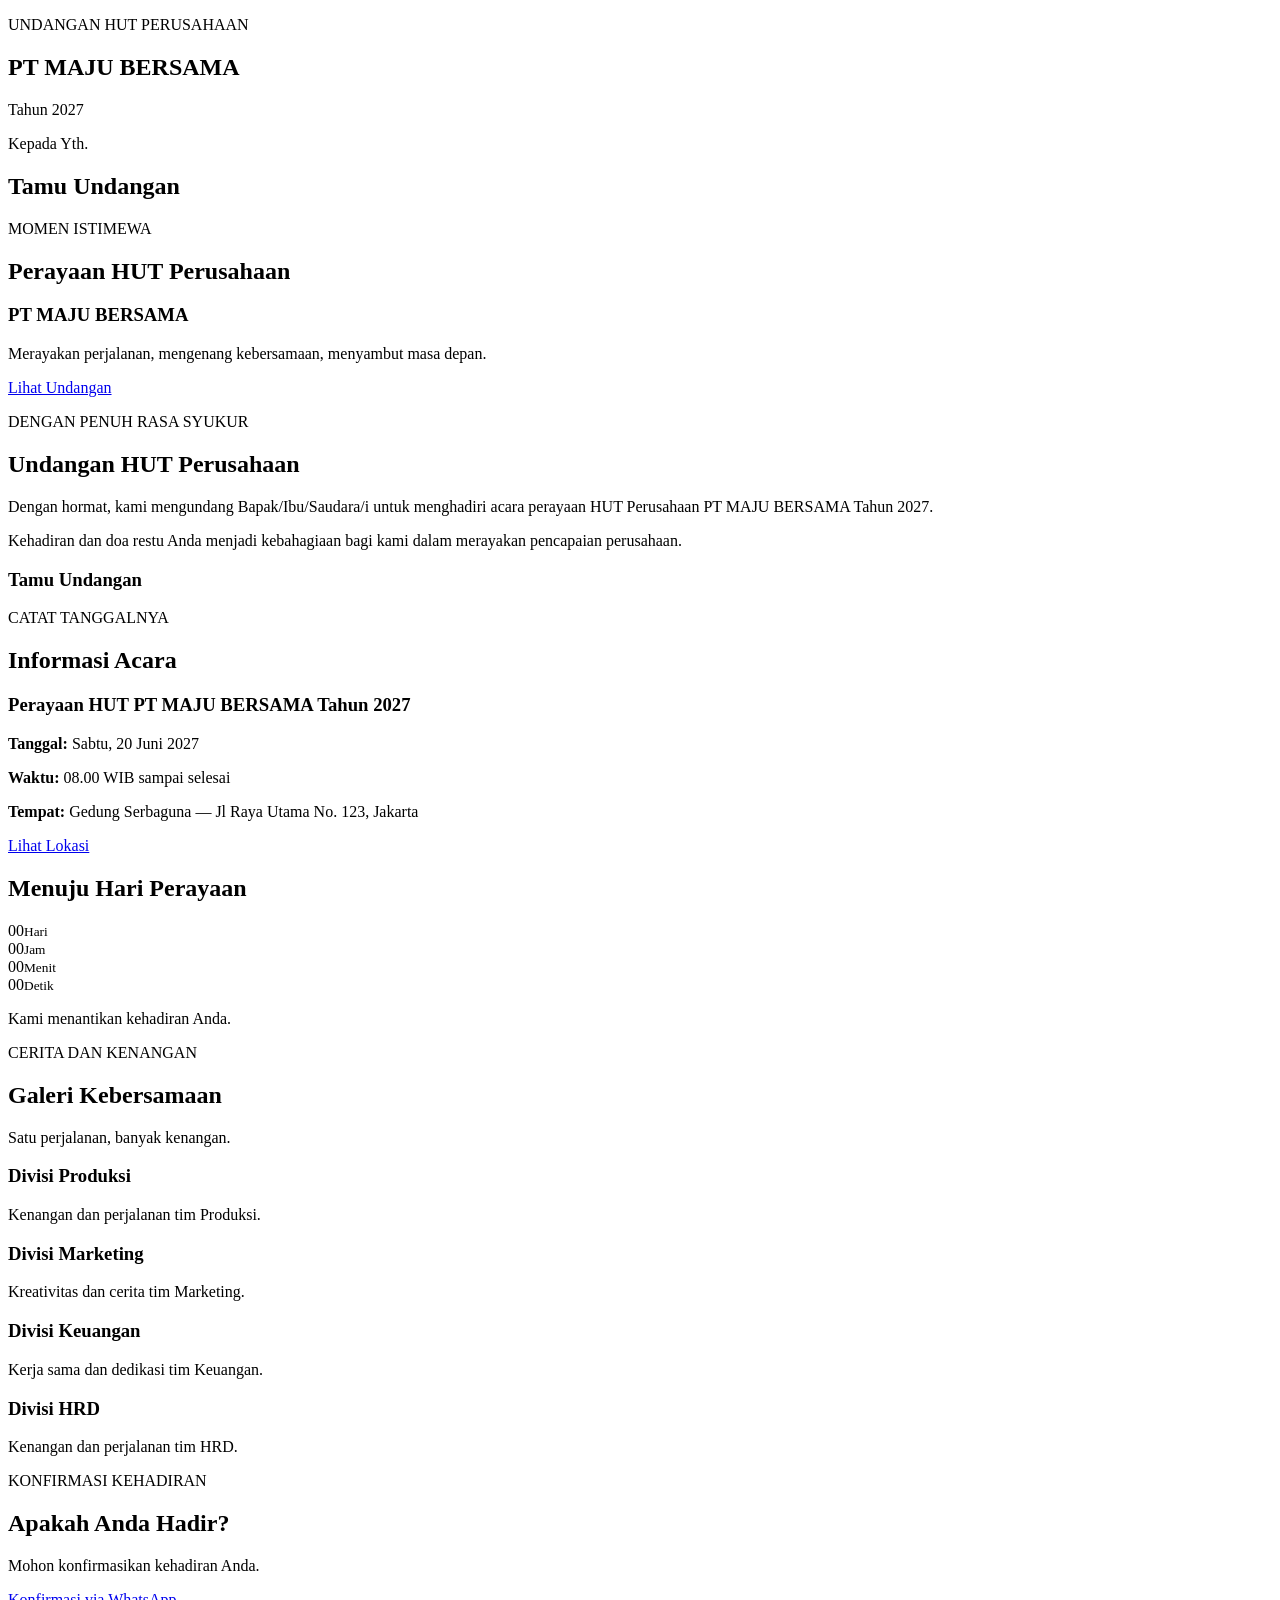
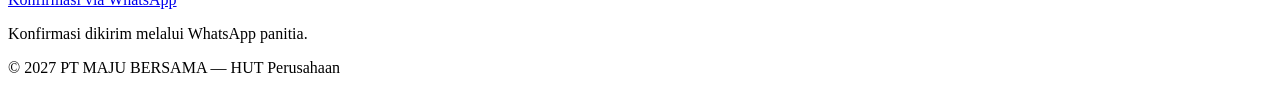
==== index.html @ e396dc9a "Create index.html" ====
<!DOCTYPE html>
<html lang="id">
<head>
  <meta charset="UTF-8" />
  <meta name="viewport" content="width=device-width, initial-scale=1.0" />
  <title>Undangan HUT Perusahaan</title>
  <link rel="stylesheet" href="style.css" />
</head>
<body>

  <!-- HERO -->
  <section class="hero">
    <div class="hero-overlay"></div>
    <div class="hero-content">
      <p class="hero-label">UNDANGAN HUT PERUSAHAAN</p>
      <h1 class="hero-company">PT MAJU BERSAMA</h1>
      <p class="hero-year">Tahun 2027</p>
      <div class="hero-guest">
        <span>Kepada Yth.</span>
        <h2>Tamu Undangan</h2>
      </div>
    </div>
  </section>

  <!-- MOMEN -->
  <section class="moment">
    <p class="section-label">MOMEN ISTIMEWA</p>
    <h2 class="section-title">Perayaan HUT Perusahaan</h2>
    <h3 class="section-subtitle">PT MAJU BERSAMA</h3>
    <p class="section-desc">
      Merayakan perjalanan, mengenang kebersamaan, menyambut masa depan.
    </p>
    <a href="#undangan" class="btn btn-primary">Lihat Undangan</a>
  </section>

  <!-- UNDANGAN -->
  <section class="invitation" id="undangan">
    <p class="section-label">DENGAN PENUH RASA SYUKUR</p>
    <h2 class="section-title">Undangan HUT Perusahaan</h2>
    <p class="section-desc">
      Dengan hormat, kami mengundang Bapak/Ibu/Saudara/i untuk menghadiri
      acara perayaan HUT Perusahaan PT MAJU BERSAMA Tahun 2027.
    </p>
    <p class="section-desc">
      Kehadiran dan doa restu Anda menjadi kebahagiaan bagi kami dalam
      merayakan pencapaian perusahaan.
    </p>
    <h3 class="guest-name">Tamu Undangan</h3>
  </section>  <!-- INFORMASI ACARA -->
  <section class="event">
    <p class="section-label">CATAT TANGGALNYA</p>
    <h2 class="section-title">Informasi Acara</h2>
    <div class="event-card">
      <h3>Perayaan HUT PT MAJU BERSAMA Tahun 2027</h3>
      <p><strong>Tanggal:</strong> Sabtu, 20 Juni 2027</p>
      <p><strong>Waktu:</strong> 08.00 WIB sampai selesai</p>
      <p><strong>Tempat:</strong> Gedung Serbaguna — Jl Raya Utama No. 123, Jakarta</p>
      <a href="https://maps.google.com" target="_blank" class="btn btn-outline">Lihat Lokasi</a>
    </div>
  </section>

  <!-- COUNTDOWN -->
  <section class="countdown-section">
    <h2 class="section-title">Menuju Hari Perayaan</h2>
    <div class="countdown" id="countdown">
      <div class="countdown-item"><span id="days">00</span><small>Hari</small></div>
      <div class="countdown-item"><span id="hours">00</span><small>Jam</small></div>
      <div class="countdown-item"><span id="minutes">00</span><small>Menit</small></div>
      <div class="countdown-item"><span id="seconds">00</span><small>Detik</small></div>
    </div>
    <p class="section-desc">Kami menantikan kehadiran Anda.</p>
  </section>

  <!-- GALERI -->
  <section class="gallery">
    <p class="section-label">CERITA DAN KENANGAN</p>
    <h2 class="section-title">Galeri Kebersamaan</h2>
    <p class="section-desc">Satu perjalanan, banyak kenangan.</p>
    <div class="gallery-grid">
      <div class="gallery-card"><h3>Divisi Produksi</h3><p>Kenangan dan perjalanan tim Produksi.</p></div>
      <div class="gallery-card"><h3>Divisi Marketing</h3><p>Kreativitas dan cerita tim Marketing.</p></div>
      <div class="gallery-card"><h3>Divisi Keuangan</h3><p>Kerja sama dan dedikasi tim Keuangan.</p></div>
      <div class="gallery-card"><h3>Divisi HRD</h3><p>Kenangan dan perjalanan tim HRD.</p></div>
    </div>
  </section>

  <!-- KONFIRMASI -->
  <section class="confirmation">
    <p class="section-label">KONFIRMASI KEHADIRAN</p>
    <h2 class="section-title">Apakah Anda Hadir?</h2>
    <p class="section-desc">Mohon konfirmasikan kehadiran Anda.</p>
    <a href="#" class="btn btn-primary" id="waBtn">Konfirmasi via WhatsApp</a>
    <p class="small-note">Konfirmasi dikirim melalui WhatsApp panitia.</p>
  </section>

  <footer class="footer">
    <p>© 2027 PT MAJU BERSAMA — HUT Perusahaan</p>
  </footer>

  <script src="script.js"></script>
</body>
                            </html>
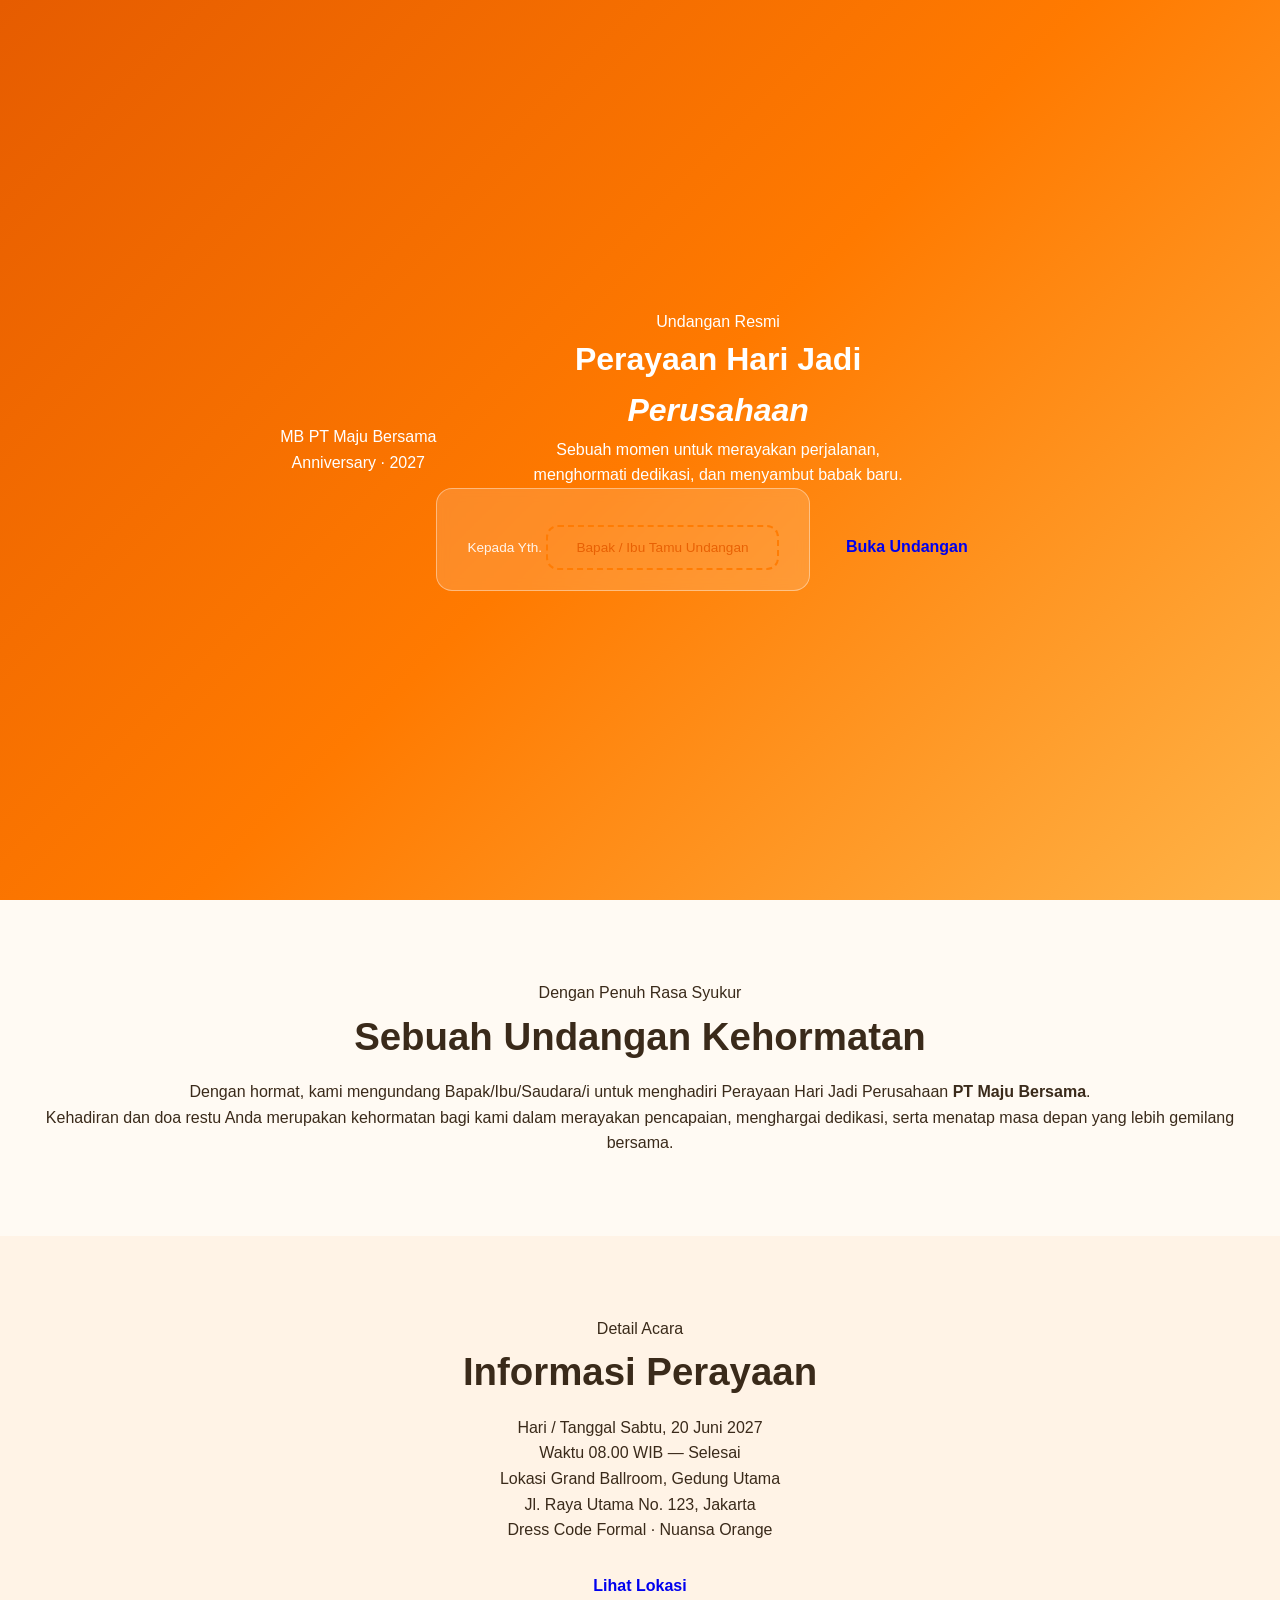
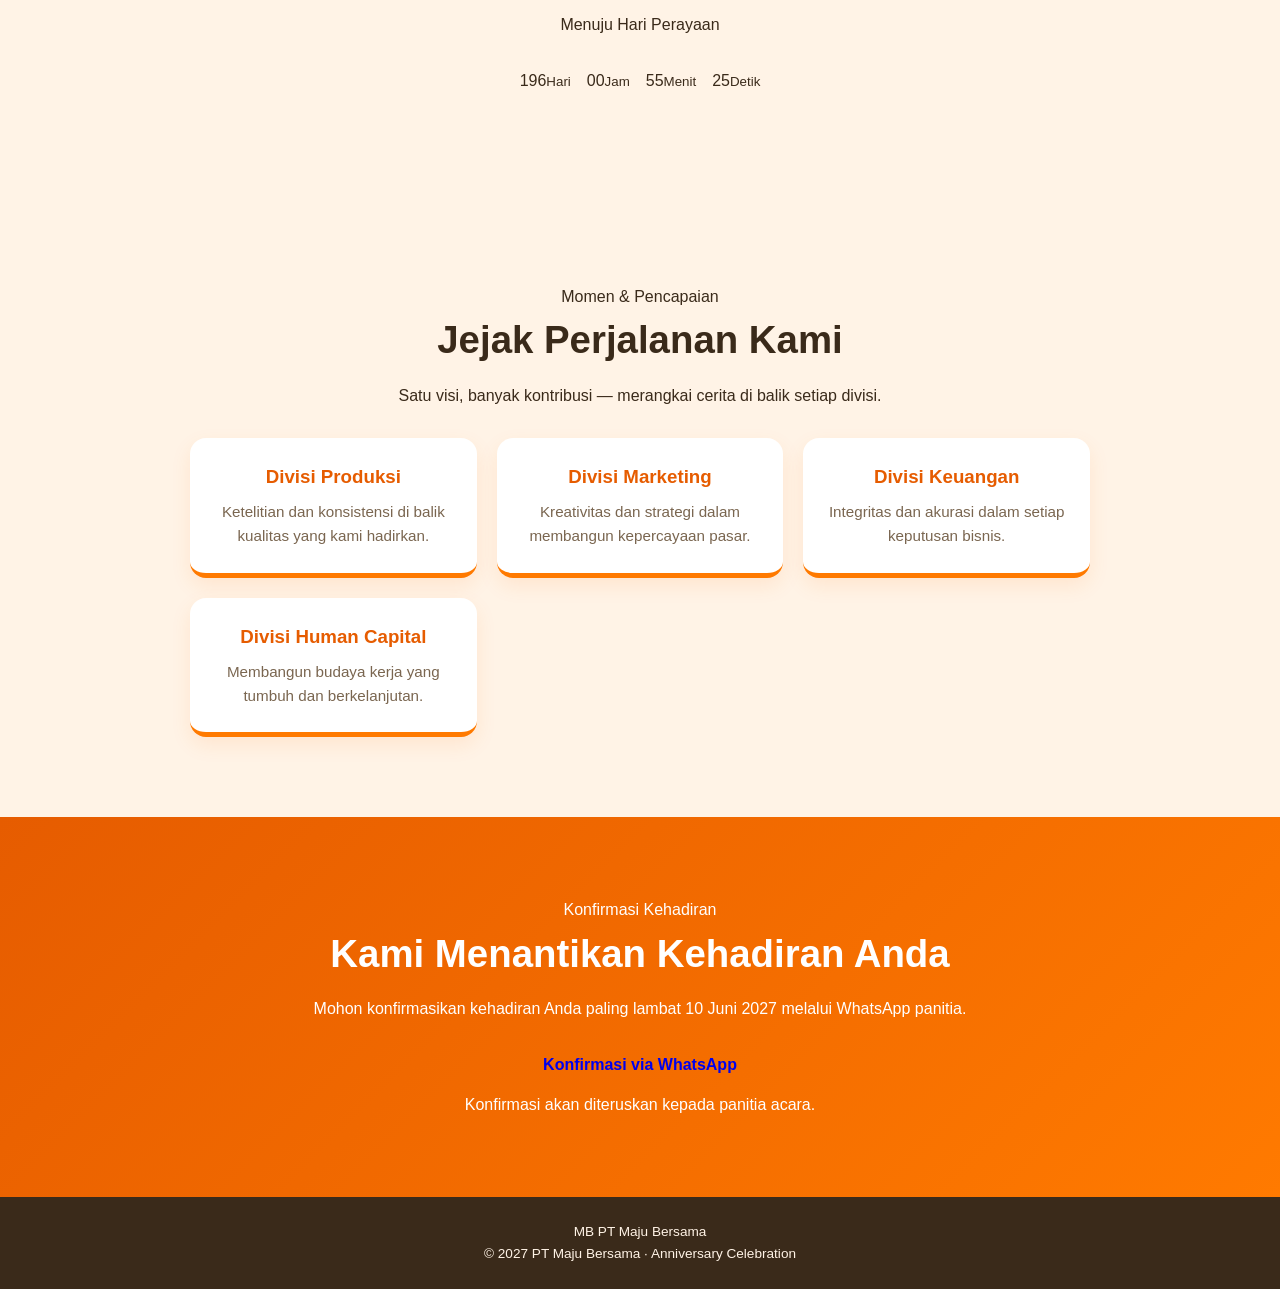
==== commit b3911de8: "Update index.html" ====
--- a/index.html
+++ b/index.html
@@ -3,100 +3,174 @@
 <head>
   <meta charset="UTF-8" />
   <meta name="viewport" content="width=device-width, initial-scale=1.0" />
-  <title>Undangan HUT Perusahaan</title>
+  <meta name="description" content="Undangan Perayaan HUT Perusahaan" />
+  <title>Undangan HUT Perusahaan — PT Maju Bersama</title>
+  <link rel="preconnect" href="https://fonts.googleapis.com">
+  <link rel="preconnect" href="https://fonts.gstatic.com" crossorigin>
+  <link href="https://fonts.googleapis.com/css2?family=Cormorant+Garamond:wght@500;600;700&family=Inter:wght@300;400;500;600;700&display=swap" rel="stylesheet">
   <link rel="stylesheet" href="style.css" />
 </head>
 <body>
 
   <!-- HERO -->
-  <section class="hero">
-    <div class="hero-overlay"></div>
-    <div class="hero-content">
-      <p class="hero-label">UNDANGAN HUT PERUSAHAAN</p>
-      <h1 class="hero-company">PT MAJU BERSAMA</h1>
-      <p class="hero-year">Tahun 2027</p>
+  <header class="hero">
+    <div class="hero-bg"></div>
+    <div class="hero-grain"></div>
+
+    <nav class="topbar">
+      <div class="brand">
+        <span class="brand-mark">MB</span>
+        <span class="brand-name">PT Maju Bersama</span>
+      </div>
+      <span class="topbar-year">Anniversary · 2027</span>
+    </nav>
+
+    <div class="hero-inner">
+      <p class="eyebrow">Undangan Resmi</p>
+      <h1 class="hero-title">Perayaan Hari Jadi<br><em>Perusahaan</em></h1>
+      <div class="hero-divider"></div>
+      <p class="hero-sub">Sebuah momen untuk merayakan perjalanan,<br>menghormati dedikasi, dan menyambut babak baru.</p>
+
       <div class="hero-guest">
-        <span>Kepada Yth.</span>
-        <h2>Tamu Undangan</h2>
+        <span class="guest-label">Kepada Yth.</span>
+        <span class="guest-name">Bapak / Ibu Tamu Undangan</span>
+      </div>
+
+      <a href="#undangan" class="btn btn-light">Buka Undangan</a>
+    </div>
+
+    <div class="hero-scroll">
+      <span></span>
+    </div>
+  </header><!-- SAMBUTAN -->
+<section class="section intro" id="undangan">
+  <div class="container narrow">
+    <p class="eyebrow dark">Dengan Penuh Rasa Syukur</p>
+    <h2 class="section-title">Sebuah Undangan Kehormatan</h2>
+    <div class="rule"></div>
+    <p class="lead">
+      Dengan hormat, kami mengundang Bapak/Ibu/Saudara/i untuk menghadiri
+      Perayaan Hari Jadi Perusahaan <strong>PT Maju Bersama</strong>.
+    </p>
+    <p class="body-text">
+      Kehadiran dan doa restu Anda merupakan kehormatan bagi kami dalam
+      merayakan pencapaian, menghargai dedikasi, serta menatap masa depan
+      yang lebih gemilang bersama.
+    </p>
+  </div>
+</section>
+
+<!-- INFORMASI ACARA -->
+<section class="section event">
+  <div class="container">
+    <div class="event-head">
+      <p class="eyebrow">Detail Acara</p>
+      <h2 class="section-title light">Informasi Perayaan</h2>
+    </div>
+
+    <div class="event-grid">
+      <div class="event-info">
+        <div class="info-row">
+          <span class="info-key">Hari / Tanggal</span>
+          <span class="info-val">Sabtu, 20 Juni 2027</span>
+        </div>
+        <div class="info-row">
+          <span class="info-key">Waktu</span>
+          <span class="info-val">08.00 WIB — Selesai</span>
+        </div>
+        <div class="info-row">
+          <span class="info-key">Lokasi</span>
+          <span class="info-val">Grand Ballroom, Gedung Utama<br>Jl. Raya Utama No. 123, Jakarta</span>
+        </div>
+        <div class="info-row">
+          <span class="info-key">Dress Code</span>
+          <span class="info-val">Formal · Nuansa Orange</span>
+        </div>
+        <a href="https://maps.google.com" target="_blank" rel="noopener" class="btn btn-outline-light">
+          Lihat Lokasi
+        </a>
+      </div>
+
+      <div class="event-countdown">
+        <p class="cd-label">Menuju Hari Perayaan</p>
+        <div class="countdown" id="countdown">
+          <div class="cd-item"><span id="days">00</span><small>Hari</small></div>
+          <div class="cd-item"><span id="hours">00</span><small>Jam</small></div>
+          <div class="cd-item"><span id="minutes">00</span><small>Menit</small></div>
+          <div class="cd-item"><span id="seconds">00</span><small>Detik</small></div>
+        </div>
+      </div>
+    </div>
+  </div>
+</section>  <!-- GALERI -->
+  <section class="section gallery">
+    <div class="container">
+      <div class="section-head">
+        <p class="eyebrow dark">Momen & Pencapaian</p>
+        <h2 class="section-title">Jejak Perjalanan Kami</h2>
+        <div class="rule center"></div>
+        <p class="body-text center">Satu visi, banyak kontribusi — merangkai cerita di balik setiap divisi.</p>
+      </div>
+
+      <div class="gallery-grid">
+        <article class="gallery-card">
+          <div class="gallery-thumb thumb-1"></div>
+          <div class="gallery-body">
+            <h3>Divisi Produksi</h3>
+            <p>Ketelitian dan konsistensi di balik kualitas yang kami hadirkan.</p>
+          </div>
+        </article>
+        <article class="gallery-card">
+          <div class="gallery-thumb thumb-2"></div>
+          <div class="gallery-body">
+            <h3>Divisi Marketing</h3>
+            <p>Kreativitas dan strategi dalam membangun kepercayaan pasar.</p>
+          </div>
+        </article>
+        <article class="gallery-card">
+          <div class="gallery-thumb thumb-3"></div>
+          <div class="gallery-body">
+            <h3>Divisi Keuangan</h3>
+            <p>Integritas dan akurasi dalam setiap keputusan bisnis.</p>
+          </div>
+        </article>
+        <article class="gallery-card">
+          <div class="gallery-thumb thumb-4"></div>
+          <div class="gallery-body">
+            <h3>Divisi Human Capital</h3>
+            <p>Membangun budaya kerja yang tumbuh dan berkelanjutan.</p>
+          </div>
+        </article>
       </div>
     </div>
   </section>
 
-  <!-- MOMEN -->
-  <section class="moment">
-    <p class="section-label">MOMEN ISTIMEWA</p>
-    <h2 class="section-title">Perayaan HUT Perusahaan</h2>
-    <h3 class="section-subtitle">PT MAJU BERSAMA</h3>
-    <p class="section-desc">
-      Merayakan perjalanan, mengenang kebersamaan, menyambut masa depan.
-    </p>
-    <a href="#undangan" class="btn btn-primary">Lihat Undangan</a>
-  </section>
-
-  <!-- UNDANGAN -->
-  <section class="invitation" id="undangan">
-    <p class="section-label">DENGAN PENUH RASA SYUKUR</p>
-    <h2 class="section-title">Undangan HUT Perusahaan</h2>
-    <p class="section-desc">
-      Dengan hormat, kami mengundang Bapak/Ibu/Saudara/i untuk menghadiri
-      acara perayaan HUT Perusahaan PT MAJU BERSAMA Tahun 2027.
-    </p>
-    <p class="section-desc">
-      Kehadiran dan doa restu Anda menjadi kebahagiaan bagi kami dalam
-      merayakan pencapaian perusahaan.
-    </p>
-    <h3 class="guest-name">Tamu Undangan</h3>
-  </section>  <!-- INFORMASI ACARA -->
-  <section class="event">
-    <p class="section-label">CATAT TANGGALNYA</p>
-    <h2 class="section-title">Informasi Acara</h2>
-    <div class="event-card">
-      <h3>Perayaan HUT PT MAJU BERSAMA Tahun 2027</h3>
-      <p><strong>Tanggal:</strong> Sabtu, 20 Juni 2027</p>
-      <p><strong>Waktu:</strong> 08.00 WIB sampai selesai</p>
-      <p><strong>Tempat:</strong> Gedung Serbaguna — Jl Raya Utama No. 123, Jakarta</p>
-      <a href="https://maps.google.com" target="_blank" class="btn btn-outline">Lihat Lokasi</a>
+  <!-- KONFIRMASI -->
+  <section class="section confirmation">
+    <div class="container narrow">
+      <p class="eyebrow">Konfirmasi Kehadiran</p>
+      <h2 class="section-title light">Kami Menantikan Kehadiran Anda</h2>
+      <div class="rule center light"></div>
+      <p class="body-text light center">
+        Mohon konfirmasikan kehadiran Anda paling lambat 10 Juni 2027
+        melalui WhatsApp panitia.
+      </p>
+      <a href="#" class="btn btn-light" id="waBtn">Konfirmasi via WhatsApp</a>
+      <p class="note">Konfirmasi akan diteruskan kepada panitia acara.</p>
     </div>
   </section>
 
-  <!-- COUNTDOWN -->
-  <section class="countdown-section">
-    <h2 class="section-title">Menuju Hari Perayaan</h2>
-    <div class="countdown" id="countdown">
-      <div class="countdown-item"><span id="days">00</span><small>Hari</small></div>
-      <div class="countdown-item"><span id="hours">00</span><small>Jam</small></div>
-      <div class="countdown-item"><span id="minutes">00</span><small>Menit</small></div>
-      <div class="countdown-item"><span id="seconds">00</span><small>Detik</small></div>
+  <!-- FOOTER -->
+  <footer class="footer">
+    <div class="container footer-inner">
+      <div class="brand">
+        <span class="brand-mark dark">MB</span>
+        <span class="brand-name dark">PT Maju Bersama</span>
+      </div>
+      <p class="footer-note">© 2027 PT Maju Bersama · Anniversary Celebration</p>
     </div>
-    <p class="section-desc">Kami menantikan kehadiran Anda.</p>
-  </section>
-
-  <!-- GALERI -->
-  <section class="gallery">
-    <p class="section-label">CERITA DAN KENANGAN</p>
-    <h2 class="section-title">Galeri Kebersamaan</h2>
-    <p class="section-desc">Satu perjalanan, banyak kenangan.</p>
-    <div class="gallery-grid">
-      <div class="gallery-card"><h3>Divisi Produksi</h3><p>Kenangan dan perjalanan tim Produksi.</p></div>
-      <div class="gallery-card"><h3>Divisi Marketing</h3><p>Kreativitas dan cerita tim Marketing.</p></div>
-      <div class="gallery-card"><h3>Divisi Keuangan</h3><p>Kerja sama dan dedikasi tim Keuangan.</p></div>
-      <div class="gallery-card"><h3>Divisi HRD</h3><p>Kenangan dan perjalanan tim HRD.</p></div>
-    </div>
-  </section>
-
-  <!-- KONFIRMASI -->
-  <section class="confirmation">
-    <p class="section-label">KONFIRMASI KEHADIRAN</p>
-    <h2 class="section-title">Apakah Anda Hadir?</h2>
-    <p class="section-desc">Mohon konfirmasikan kehadiran Anda.</p>
-    <a href="#" class="btn btn-primary" id="waBtn">Konfirmasi via WhatsApp</a>
-    <p class="small-note">Konfirmasi dikirim melalui WhatsApp panitia.</p>
-  </section>
-
-  <footer class="footer">
-    <p>© 2027 PT MAJU BERSAMA — HUT Perusahaan</p>
   </footer>
 
   <script src="script.js"></script>
 </body>
-                            </html>
+</html>
--- a/style.css
+++ b/style.css
@@ -0,0 +1,213 @@
+:root {
+  --orange: #ff7a00;
+  --orange-dark: #e65c00;
+  --orange-light: #ffb347;
+  --orange-soft: #fff3e6;
+  --cream: #fffaf3;
+  --text: #3a2a1a;
+  --text-light: #7a6650;
+  --white: #ffffff;
+}
+
+* { margin: 0; padding: 0; box-sizing: border-box; }
+
+body {
+  font-family: 'Segoe UI', Tahoma, sans-serif;
+  color: var(--text);
+  background: var(--cream);
+  line-height: 1.6;
+}
+
+/* HERO */
+.hero {
+  position: relative;
+  min-height: 100vh;
+  display: flex;
+  align-items: center;
+  justify-content: center;
+  text-align: center;
+  background: linear-gradient(135deg, var(--orange-dark), var(--orange), var(--orange-light));
+  color: var(--white);
+  padding: 40px 20px;
+  overflow: hidden;
+}
+
+.hero-overlay {
+  position: absolute;
+  inset: 0;
+  background: radial-gradient(circle at 50% 30%, rgba(255,255,255,0.15), transparent 70%);
+}
+
+.hero-content { position: relative; z-index: 1; max-width: 700px; }
+
+.hero-label {
+  letter-spacing: 4px;
+  font-size: 0.85rem;
+  opacity: 0.9;
+  margin-bottom: 16px;
+}
+
+.hero-company {
+  font-size: clamp(2rem, 6vw, 3.5rem);
+  font-weight: 800;
+  margin-bottom: 8px;
+}
+
+.hero-year { font-size: 1.2rem; margin-bottom: 40px; }
+
+.hero-guest {
+  background: rgba(255,255,255,0.15);
+  border: 1px solid rgba(255,255,255,0.4);
+  border-radius: 16px;
+  padding: 20px 30px;
+  display: inline-block;
+  backdrop-filter: blur(6px);
+}
+
+.hero-guest span { font-size: 0.85rem; opacity: 0.9; }
+.hero-guest h2 { font-size: 1.6rem; margin-top: 4px; }
+
+/* SECTION UMUM */
+section { padding: 80px 20px; text-align: center; }
+
+.section-label {
+  letter-spacing: 3px;
+  font-size: 0.8rem;
+  color: var(--orange-dark);
+  font-weight: 700;
+  margin-bottom: 12px;
+}
+
+.section-title {
+  font-size: clamp(1.6rem, 4vw, 2.4rem);
+  font-weight: 800;
+  margin-bottom: 12px;
+  color: var(--text);
+}
+
+.section-subtitle { color: var(--orange-dark); margin-bottom: 16px; }
+
+.section-desc {
+  max-width: 620px;
+  margin: 0 auto 16px;
+  color: var(--text-light);
+}/* TOMBOL */
+.btn {
+  display: inline-block;
+  padding: 14px 32px;
+  border-radius: 50px;
+  text-decoration: none;
+  font-weight: 700;
+  transition: all 0.3s ease;
+  margin-top: 16px;
+  cursor: pointer;
+}
+
+.btn-primary {
+  background: var(--orange);
+  color: var(--white);
+  box-shadow: 0 8px 20px rgba(255,122,0,0.35);
+}
+.btn-primary:hover { background: var(--orange-dark); transform: translateY(-2px); }
+
+.btn-outline {
+  background: transparent;
+  color: var(--orange-dark);
+  border: 2px solid var(--orange);
+}
+.btn-outline:hover { background: var(--orange); color: var(--white); }
+
+/* MOMEN & UNDANGAN */
+.moment { background: var(--orange-soft); }
+.invitation { background: var(--white); }
+
+.guest-name {
+  display: inline-block;
+  margin-top: 16px;
+  padding: 10px 28px;
+  border: 2px dashed var(--orange);
+  border-radius: 12px;
+  color: var(--orange-dark);
+  font-size: 1.2rem;
+}
+
+/* EVENT */
+.event { background: var(--orange-soft); }
+
+.event-card {
+  background: var(--white);
+  max-width: 640px;
+  margin: 30px auto 0;
+  padding: 32px;
+  border-radius: 20px;
+  box-shadow: 0 12px 30px rgba(255,122,0,0.15);
+  border-top: 6px solid var(--orange);
+}
+
+.event-card h3 { color: var(--orange-dark); margin-bottom: 16px; }
+.event-card p { margin-bottom: 8px; color: var(--text-light); }
+
+/* COUNTDOWN */
+.countdown-section { background: var(--white); }
+
+.countdown {
+  display: flex;
+  justify-content: center;
+  gap: 16px;
+  flex-wrap: wrap;
+  margin: 30px 0;
+}
+
+.countdown-item {
+  background: linear-gradient(135deg, var(--orange), var(--orange-dark));
+  color: var(--white);
+  border-radius: 16px;
+  padding: 20px 24px;
+  min-width: 90px;
+  box-shadow: 0 8px 20px rgba(255,122,0,0.3);
+}
+
+.countdown-item span { display: block; font-size: 2rem; font-weight: 800; }
+.countdown-item small { font-size: 0.75rem; letter-spacing: 1px; opacity: 0.9; }
+
+/* GALERI */
+.gallery { background: var(--orange-soft); }
+
+.gallery-grid {
+  display: grid;
+  grid-template-columns: repeat(auto-fit, minmax(220px, 1fr));
+  gap: 20px;
+  max-width: 900px;
+  margin: 30px auto 0;
+}
+
+.gallery-card {
+  background: var(--white);
+  padding: 24px;
+  border-radius: 16px;
+  border-bottom: 5px solid var(--orange);
+  box-shadow: 0 8px 20px rgba(255,122,0,0.1);
+  transition: transform 0.3s;
+}
+.gallery-card:hover { transform: translateY(-6px); }
+.gallery-card h3 { color: var(--orange-dark); margin-bottom: 8px; }
+.gallery-card p { color: var(--text-light); font-size: 0.95rem; }
+
+/* KONFIRMASI */
+.confirmation { background: linear-gradient(135deg, var(--orange-dark), var(--orange)); color: var(--white); }
+.confirmation .section-label { color: var(--orange-light); }
+.confirmation .section-title { color: var(--white); }
+.confirmation .section-desc { color: rgba(255,255,255,0.9); }
+.confirmation .btn-primary { background: var(--white); color: var(--orange-dark); }
+.confirmation .btn-primary:hover { background: var(--orange-soft); }
+
+.small-note { font-size: 0.8rem; opacity: 0.85; margin-top: 12px; }
+
+/* FOOTER */
+.footer {
+  background: var(--text);
+  color: var(--orange-soft);
+  text-align: center;
+  padding: 24px 20px;
+  font-size: 0.85rem;
+    }
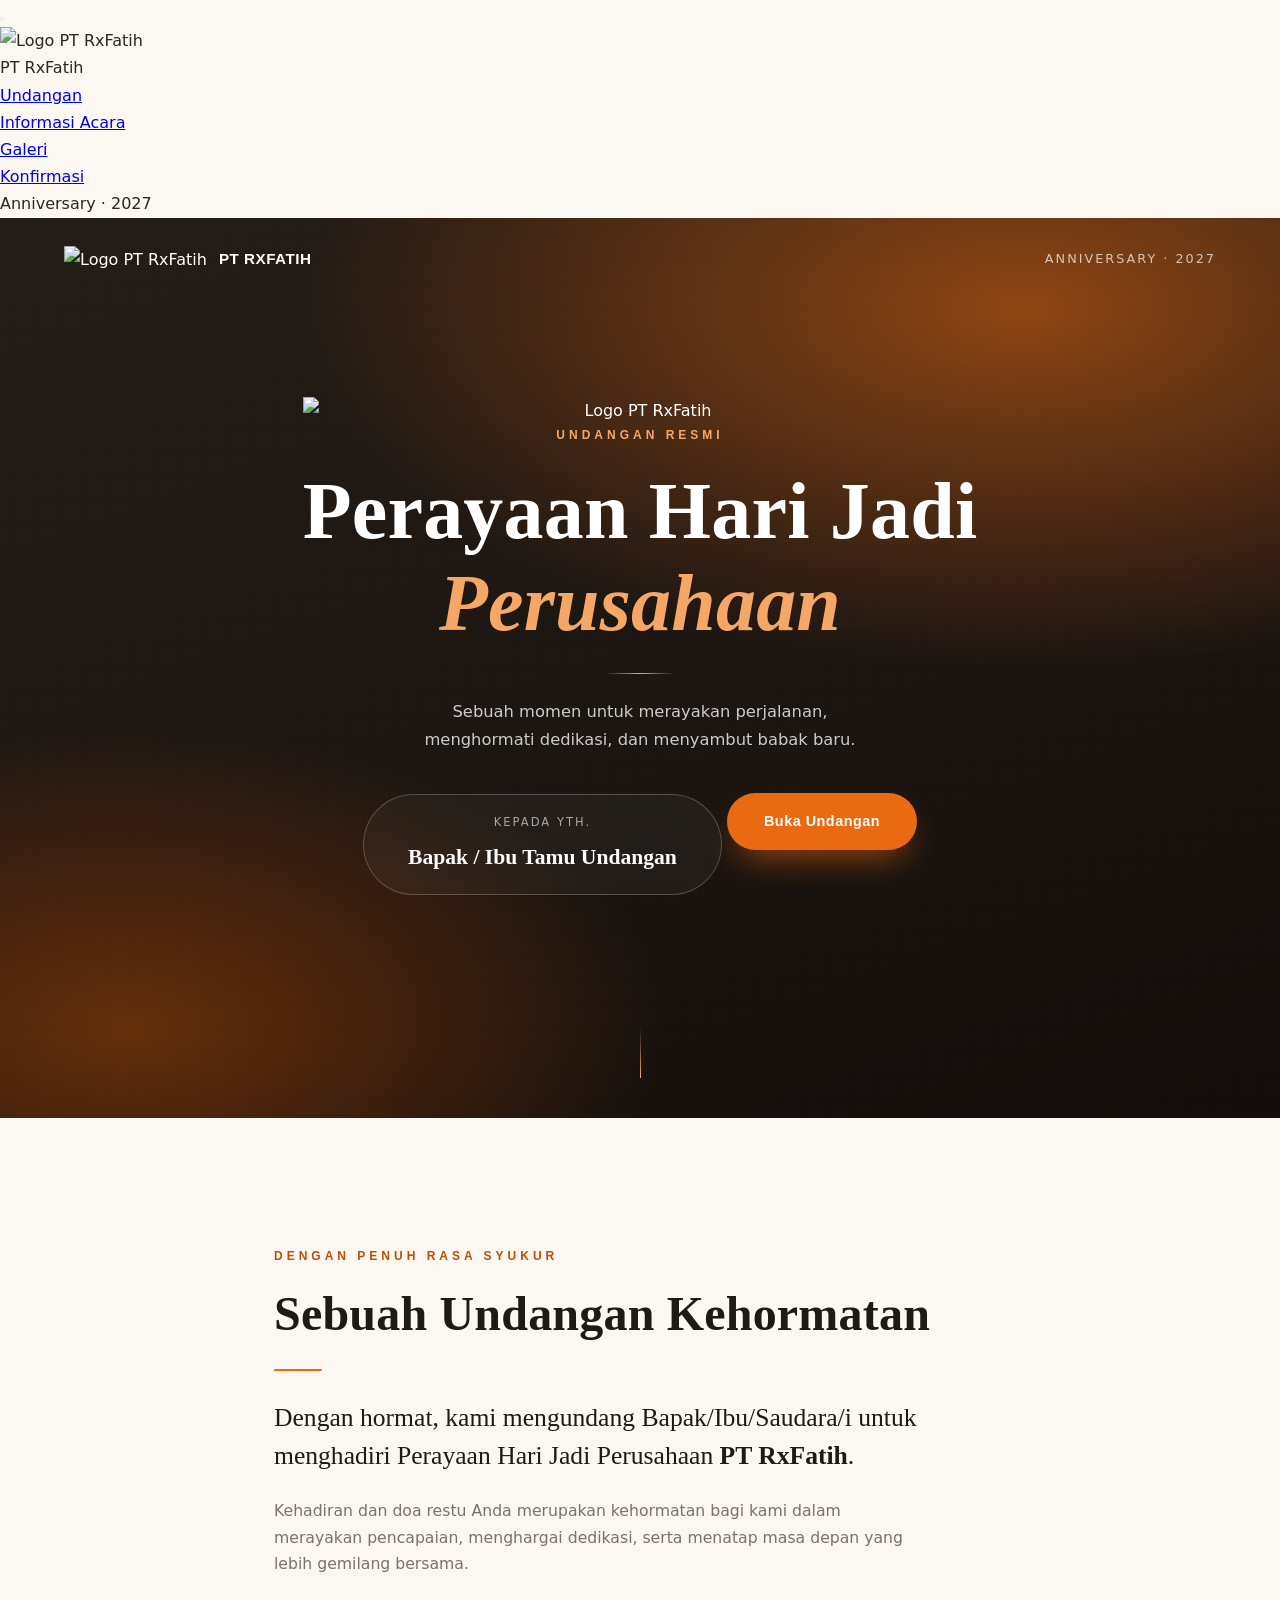
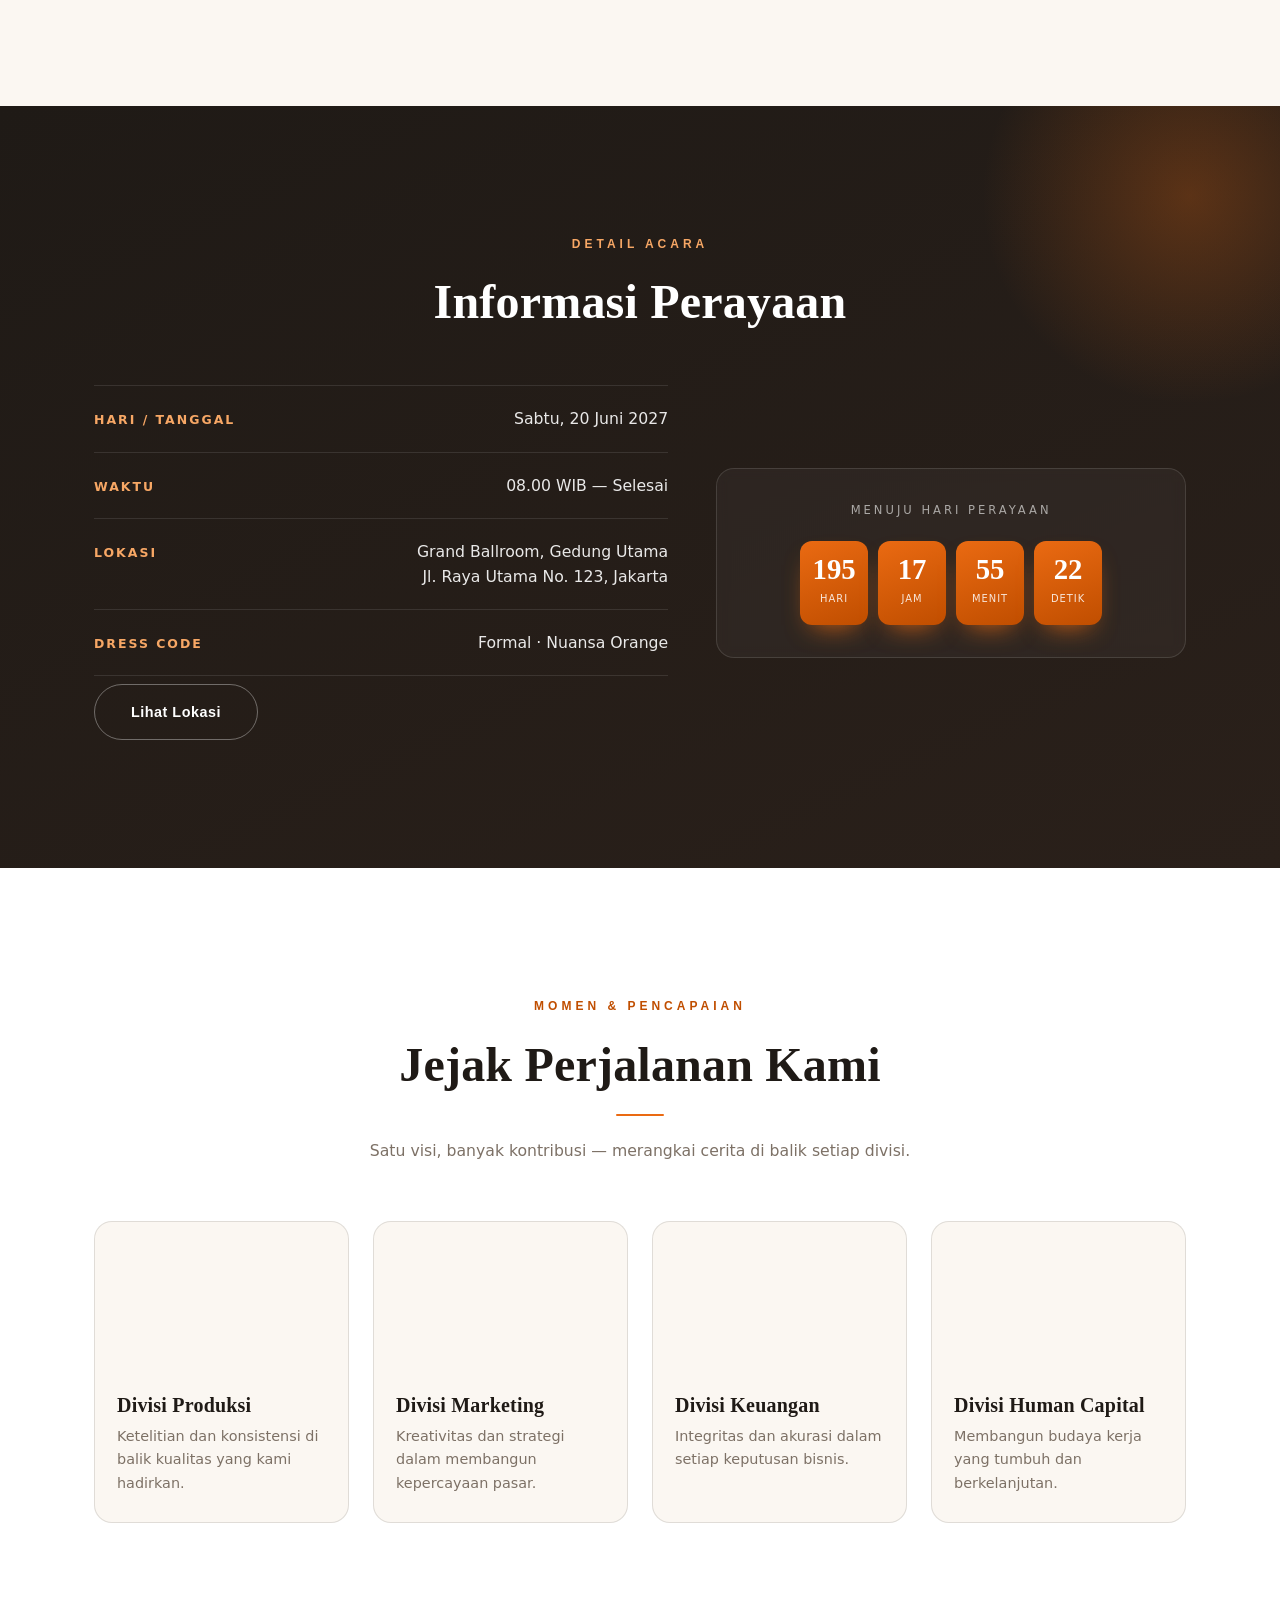
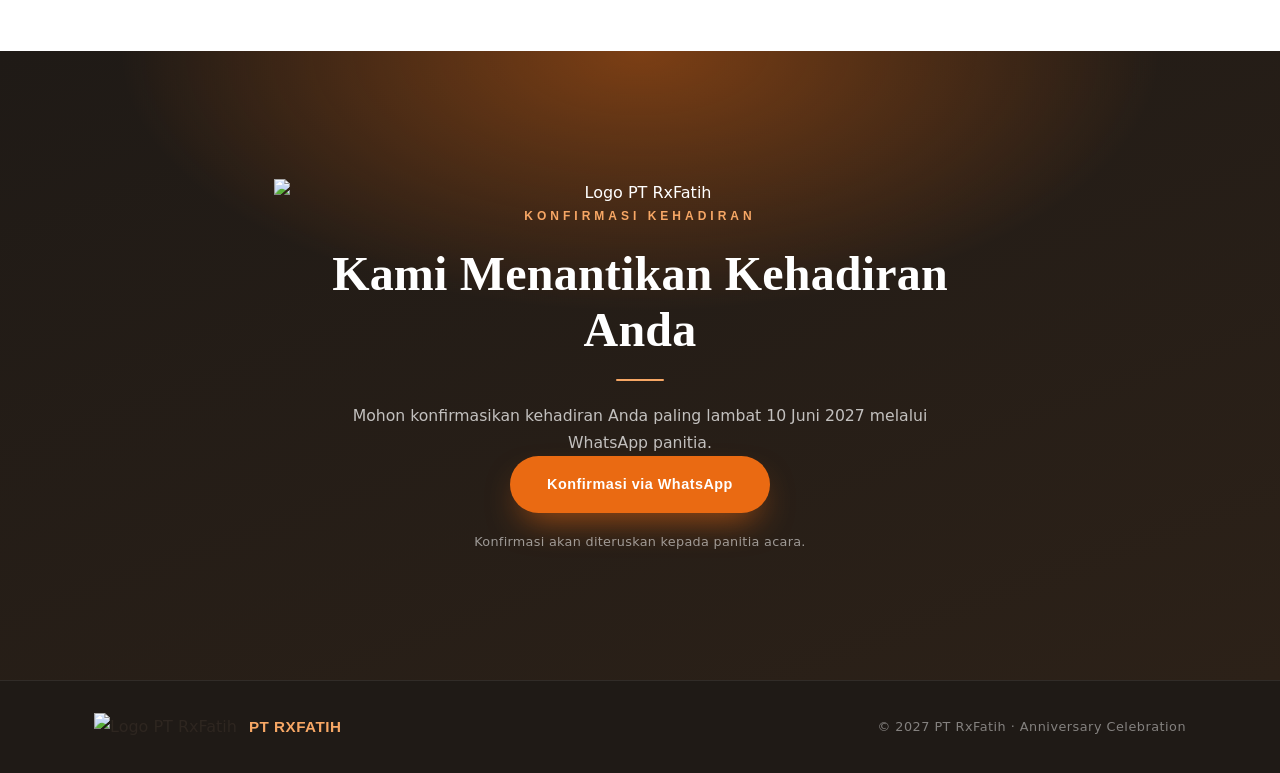
==== commit a9c310c8: "Update index.html" ====
--- a/index.html
+++ b/index.html
@@ -3,14 +3,34 @@
 <head>
   <meta charset="UTF-8" />
   <meta name="viewport" content="width=device-width, initial-scale=1.0" />
-  <meta name="description" content="Undangan Perayaan HUT Perusahaan" />
-  <title>Undangan HUT Perusahaan — PT Maju Bersama</title>
+  <meta name="description" content="Undangan Perayaan HUT PT RxFatih" />
+  <title>Undangan HUT PT RxFatih</title>
   <link rel="preconnect" href="https://fonts.googleapis.com">
   <link rel="preconnect" href="https://fonts.gstatic.com" crossorigin>
   <link href="https://fonts.googleapis.com/css2?family=Cormorant+Garamond:wght@500;600;700&family=Inter:wght@300;400;500;600;700&display=swap" rel="stylesheet">
   <link rel="stylesheet" href="style.css" />
 </head>
 <body>
+
+  <!-- HAMBURGER + DRAWER NAV -->
+  <button class="hamburger" id="hamburger" aria-label="Buka menu" aria-expanded="false">
+    <span></span><span></span><span></span>
+  </button>
+
+  <nav class="drawer" id="drawer" aria-hidden="true">
+    <div class="drawer-head">
+      <img src="assets/logo.png" alt="Logo PT RxFatih" class="drawer-logo" />
+      <span>PT RxFatih</span>
+    </div>
+    <ul class="drawer-list">
+      <li><a href="#undangan" data-nav>Undangan</a></li>
+      <li><a href="#acara" data-nav>Informasi Acara</a></li>
+      <li><a href="#galeri" data-nav>Galeri</a></li>
+      <li><a href="#konfirmasi" data-nav>Konfirmasi</a></li>
+    </ul>
+    <p class="drawer-foot">Anniversary · 2027</p>
+  </nav>
+  <div class="drawer-backdrop" id="drawerBackdrop"></div>
 
   <!-- HERO -->
   <header class="hero">
@@ -19,13 +39,14 @@
 
     <nav class="topbar">
       <div class="brand">
-        <span class="brand-mark">MB</span>
-        <span class="brand-name">PT Maju Bersama</span>
+        <img src="assets/logo.png" alt="Logo PT RxFatih" class="brand-logo" />
+        <span class="brand-name">PT RxFatih</span>
       </div>
       <span class="topbar-year">Anniversary · 2027</span>
     </nav>
 
     <div class="hero-inner">
+      <img src="assets/logo.jpg" alt="Logo PT RxFatih" class="hero-logo" />
       <p class="eyebrow">Undangan Resmi</p>
       <h1 class="hero-title">Perayaan Hari Jadi<br><em>Perusahaan</em></h1>
       <div class="hero-divider"></div>
@@ -39,10 +60,8 @@
       <a href="#undangan" class="btn btn-light">Buka Undangan</a>
     </div>
 
-    <div class="hero-scroll">
-      <span></span>
-    </div>
-  </header><!-- SAMBUTAN -->
+    <div class="hero-scroll"><span></span></div>
+        </header><!-- SAMBUTAN -->
 <section class="section intro" id="undangan">
   <div class="container narrow">
     <p class="eyebrow dark">Dengan Penuh Rasa Syukur</p>
@@ -50,7 +69,7 @@
     <div class="rule"></div>
     <p class="lead">
       Dengan hormat, kami mengundang Bapak/Ibu/Saudara/i untuk menghadiri
-      Perayaan Hari Jadi Perusahaan <strong>PT Maju Bersama</strong>.
+      Perayaan Hari Jadi Perusahaan <strong>PT RxFatih</strong>.
     </p>
     <p class="body-text">
       Kehadiran dan doa restu Anda merupakan kehormatan bagi kami dalam
@@ -61,7 +80,7 @@
 </section>
 
 <!-- INFORMASI ACARA -->
-<section class="section event">
+<section class="section event" id="acara">
   <div class="container">
     <div class="event-head">
       <p class="eyebrow">Detail Acara</p>
@@ -86,9 +105,7 @@
           <span class="info-key">Dress Code</span>
           <span class="info-val">Formal · Nuansa Orange</span>
         </div>
-        <a href="https://maps.google.com" target="_blank" rel="noopener" class="btn btn-outline-light">
-          Lihat Lokasi
-        </a>
+        <a href="https://maps.google.com" target="_blank" rel="noopener" class="btn btn-outline-light">Lihat Lokasi</a>
       </div>
 
       <div class="event-countdown">
@@ -102,8 +119,8 @@
       </div>
     </div>
   </div>
-</section>  <!-- GALERI -->
-  <section class="section gallery">
+        </section><!-- GALERI -->
+  <section class="section gallery" id="galeri">
     <div class="container">
       <div class="section-head">
         <p class="eyebrow dark">Momen & Pencapaian</p>
@@ -114,28 +131,28 @@
 
       <div class="gallery-grid">
         <article class="gallery-card">
-          <div class="gallery-thumb thumb-1"></div>
+          <div class="gallery-thumb" style="background-image:url('assets/foto1.jpg')"></div>
           <div class="gallery-body">
             <h3>Divisi Produksi</h3>
             <p>Ketelitian dan konsistensi di balik kualitas yang kami hadirkan.</p>
           </div>
         </article>
         <article class="gallery-card">
-          <div class="gallery-thumb thumb-2"></div>
+          <div class="gallery-thumb" style="background-image:url('assets/foto2.jpg')"></div>
           <div class="gallery-body">
             <h3>Divisi Marketing</h3>
             <p>Kreativitas dan strategi dalam membangun kepercayaan pasar.</p>
           </div>
         </article>
         <article class="gallery-card">
-          <div class="gallery-thumb thumb-3"></div>
+          <div class="gallery-thumb" style="background-image:url('assets/foto3.jpg')"></div>
           <div class="gallery-body">
             <h3>Divisi Keuangan</h3>
             <p>Integritas dan akurasi dalam setiap keputusan bisnis.</p>
           </div>
         </article>
         <article class="gallery-card">
-          <div class="gallery-thumb thumb-4"></div>
+          <div class="gallery-thumb" style="background-image:url('assets/foto4.jpg')"></div>
           <div class="gallery-body">
             <h3>Divisi Human Capital</h3>
             <p>Membangun budaya kerja yang tumbuh dan berkelanjutan.</p>
@@ -146,8 +163,9 @@
   </section>
 
   <!-- KONFIRMASI -->
-  <section class="section confirmation">
+  <section class="section confirmation" id="konfirmasi">
     <div class="container narrow">
+      <img src="assets/logo.jpg" alt="Logo PT RxFatih" class="confirm-logo" />
       <p class="eyebrow">Konfirmasi Kehadiran</p>
       <h2 class="section-title light">Kami Menantikan Kehadiran Anda</h2>
       <div class="rule center light"></div>
@@ -164,13 +182,13 @@
   <footer class="footer">
     <div class="container footer-inner">
       <div class="brand">
-        <span class="brand-mark dark">MB</span>
-        <span class="brand-name dark">PT Maju Bersama</span>
+        <img src="assets/logo.jpg" alt="Logo PT RxFatih" class="brand-logo dark" />
+        <span class="brand-name dark">PT RxFatih</span>
       </div>
-      <p class="footer-note">© 2027 PT Maju Bersama · Anniversary Celebration</p>
+      <p class="footer-note">© 2027 PT RxFatih · Anniversary Celebration</p>
     </div>
   </footer>
 
   <script src="script.js"></script>
 </body>
-</html>
+                            </html>
--- a/style.css
+++ b/style.css
@@ -1,213 +1,356 @@
 :root {
-  --orange: #ff7a00;
-  --orange-dark: #e65c00;
-  --orange-light: #ffb347;
-  --orange-soft: #fff3e6;
-  --cream: #fffaf3;
-  --text: #3a2a1a;
-  --text-light: #7a6650;
+  --orange: #ea6a12;
+  --orange-deep: #c04e00;
+  --orange-soft: #f7a765;
+  --cream: #fbf7f2;
+  --charcoal: #1f1a16;
+  --charcoal-soft: #2b241e;
+  --ink: #2e2620;
+  --muted: #7d7166;
+  --line: rgba(31,26,22,.12);
   --white: #ffffff;
+  --shadow: 0 24px 60px -24px rgba(234,106,18,.35);
+  --radius: 18px;
+  --ease: cubic-bezier(.22,.61,.36,1);
 }
 
 * { margin: 0; padding: 0; box-sizing: border-box; }
 
+html { scroll-behavior: smooth; }
+
 body {
-  font-family: 'Segoe UI', Tahoma, sans-serif;
-  color: var(--text);
+  font-family: 'Inter', system-ui, sans-serif;
+  font-weight: 400;
+  color: var(--ink);
   background: var(--cream);
-  line-height: 1.6;
-}
-
-/* HERO */
+  line-height: 1.7;
+  -webkit-font-smoothing: antialiased;
+}
+
+h1, h2, h3 { font-family: 'Cormorant Garamond', serif; font-weight: 600; line-height: 1.15; letter-spacing: .2px; }
+
+img { max-width: 100%; display: block; }
+
+.container { max-width: 1140px; margin: 0 auto; padding: 0 24px; }
+.container.narrow { max-width: 780px; }
+
+/* ---------- HERO ---------- */
 .hero {
   position: relative;
   min-height: 100vh;
   display: flex;
-  align-items: center;
-  justify-content: center;
+  flex-direction: column;
+  justify-content: space-between;
+  color: var(--white);
+  overflow: hidden;
+  padding: 0 0 40px;
+  background: var(--charcoal);
+}
+
+.hero-bg {
+  position: absolute; inset: 0;
+  background:
+    radial-gradient(1200px 600px at 80% 10%, rgba(234,106,18,.55), transparent 60%),
+    radial-gradient(900px 500px at 10% 90%, rgba(192,78,0,.45), transparent 60%),
+    linear-gradient(160deg, #241c16 0%, #1a1410 60%, #120d0a 100%);
+}
+
+.hero-grain {
+  position: absolute; inset: 0;
+  opacity: .5;
+  background-image: radial-gradient(rgba(255,255,255,.06) 1px, transparent 1px);
+  background-size: 3px 3px;
+  pointer-events: none;
+}
+
+.topbar {
+  position: relative; z-index: 2;
+  display: flex; align-items: center; justify-content: space-between;
+  padding: 28px clamp(20px, 5vw, 64px);
+}
+
+.brand { display: flex; align-items: center; gap: 12px; }
+
+.brand-mark {
+  width: 38px; height: 38px;
+  display: grid; place-items: center;
+  border-radius: 10px;
+  background: linear-gradient(135deg, var(--orange), var(--orange-deep));
+  color: var(--white);
+  font-family: 'Cormorant Garamond', serif;
+  font-weight: 700; font-size: 1.05rem;
+  letter-spacing: .5px;
+}
+.brand-mark.dark { background: var(--charcoal); color: var(--orange-soft); }
+
+.brand-name {
+  font-family: 'Inter', sans-serif;
+  font-weight: 600; font-size: .95rem; letter-spacing: .5px;
+  text-transform: uppercase;
+}
+.brand-name.dark { color: var(--charcoal); }
+
+.topbar-year {
+  font-size: .8rem; letter-spacing: 2px; text-transform: uppercase;
+  color: rgba(255,255,255,.7);
+}
+
+.hero-inner {
+  position: relative; z-index: 2;
   text-align: center;
-  background: linear-gradient(135deg, var(--orange-dark), var(--orange), var(--orange-light));
-  color: var(--white);
-  padding: 40px 20px;
-  overflow: hidden;
-}
-
-.hero-overlay {
-  position: absolute;
-  inset: 0;
-  background: radial-gradient(circle at 50% 30%, rgba(255,255,255,0.15), transparent 70%);
-}
-
-.hero-content { position: relative; z-index: 1; max-width: 700px; }
-
-.hero-label {
-  letter-spacing: 4px;
-  font-size: 0.85rem;
-  opacity: 0.9;
-  margin-bottom: 16px;
-}
-
-.hero-company {
-  font-size: clamp(2rem, 6vw, 3.5rem);
-  font-weight: 800;
-  margin-bottom: 8px;
-}
-
-.hero-year { font-size: 1.2rem; margin-bottom: 40px; }
+  padding: 40px 24px;
+  max-width: 780px;
+  margin: 0 auto;
+}
+
+.eyebrow {
+  font-family: 'Inter', sans-serif;
+  font-size: .75rem; font-weight: 600;
+  letter-spacing: 4px; text-transform: uppercase;
+  color: var(--orange-soft);
+  margin-bottom: 20px;
+}
+.eyebrow.dark { color: var(--orange-deep); }
+
+.hero-title {
+  font-size: clamp(2.6rem, 7vw, 5rem);
+  font-weight: 600;
+  color: var(--white);
+  margin-bottom: 24px;
+}
+.hero-title em { font-style: italic; color: var(--orange-soft); }
+
+.hero-divider {
+  width: 70px; height: 1px; margin: 0 auto 24px;
+  background: linear-gradient(90deg, transparent, var(--orange-soft), transparent);
+}
+
+.hero-sub {
+  font-size: 1.02rem; color: rgba(255,255,255,.78);
+  max-width: 520px; margin: 0 auto 40px;
+}
 
 .hero-guest {
-  background: rgba(255,255,255,0.15);
-  border: 1px solid rgba(255,255,255,0.4);
-  border-radius: 16px;
-  padding: 20px 30px;
-  display: inline-block;
-  backdrop-filter: blur(6px);
-}
-
-.hero-guest span { font-size: 0.85rem; opacity: 0.9; }
-.hero-guest h2 { font-size: 1.6rem; margin-top: 4px; }
-
-/* SECTION UMUM */
-section { padding: 80px 20px; text-align: center; }
-
-.section-label {
-  letter-spacing: 3px;
-  font-size: 0.8rem;
-  color: var(--orange-dark);
-  font-weight: 700;
-  margin-bottom: 12px;
-}
-
-.section-title {
-  font-size: clamp(1.6rem, 4vw, 2.4rem);
-  font-weight: 800;
-  margin-bottom: 12px;
-  color: var(--text);
-}
-
-.section-subtitle { color: var(--orange-dark); margin-bottom: 16px; }
-
-.section-desc {
-  max-width: 620px;
-  margin: 0 auto 16px;
-  color: var(--text-light);
-}/* TOMBOL */
+  display: inline-flex; flex-direction: column; gap: 6px;
+  padding: 18px 44px;
+  border: 1px solid rgba(255,255,255,.22);
+  border-radius: 999px;
+  background: rgba(255,255,255,.04);
+  backdrop-filter: blur(8px);
+  margin-bottom: 36px;
+}
+.guest-label { font-size: .72rem; letter-spacing: 2px; text-transform: uppercase; color: rgba(255,255,255,.6); }
+.guest-name { font-family: 'Cormorant Garamond', serif; font-size: 1.35rem; font-weight: 600; }
+
+.hero-scroll {
+  position: relative; z-index: 2;
+  display: flex; justify-content: center;
+}
+.hero-scroll span {
+  width: 1px; height: 50px;
+  background: linear-gradient(to bottom, transparent, var(--orange-soft));
+  animation: scrollPulse 2s ease-in-out infinite;
+}
+@keyframes scrollPulse { 0%,100%{opacity:.3; transform:scaleY(.6);} 50%{opacity:1; transform:scaleY(1);} }/* ---------- TOMBOL ---------- */
 .btn {
   display: inline-block;
-  padding: 14px 32px;
-  border-radius: 50px;
+  padding: 15px 36px;
+  border-radius: 999px;
+  font-family: 'Inter', sans-serif;
+  font-size: .9rem; font-weight: 600; letter-spacing: .5px;
   text-decoration: none;
-  font-weight: 700;
-  transition: all 0.3s ease;
-  margin-top: 16px;
+  transition: all .35s var(--ease);
   cursor: pointer;
-}
-
-.btn-primary {
+  border: 1px solid transparent;
+}
+
+.btn-light {
   background: var(--orange);
   color: var(--white);
-  box-shadow: 0 8px 20px rgba(255,122,0,0.35);
-}
-.btn-primary:hover { background: var(--orange-dark); transform: translateY(-2px); }
-
-.btn-outline {
+  box-shadow: 0 16px 34px -12px rgba(234,106,18,.7);
+}
+.btn-light:hover { background: var(--orange-deep); transform: translateY(-2px); box-shadow: 0 22px 44px -14px rgba(234,106,18,.85); }
+
+.btn-outline-light {
   background: transparent;
-  color: var(--orange-dark);
-  border: 2px solid var(--orange);
-}
-.btn-outline:hover { background: var(--orange); color: var(--white); }
-
-/* MOMEN & UNDANGAN */
-.moment { background: var(--orange-soft); }
-.invitation { background: var(--white); }
-
-.guest-name {
-  display: inline-block;
-  margin-top: 16px;
-  padding: 10px 28px;
-  border: 2px dashed var(--orange);
+  color: var(--white);
+  border-color: rgba(255,255,255,.35);
+  margin-top: 8px;
+}
+.btn-outline-light:hover { background: rgba(255,255,255,.08); border-color: var(--orange-soft); color: var(--orange-soft); }
+
+/* ---------- SECTION UMUM ---------- */
+.section { padding: clamp(70px, 10vw, 130px) 0; }
+.intro { background: var(--cream); }
+.gallery { background: var(--white); }
+
+.section-head { text-align: center; max-width: 640px; margin: 0 auto 56px; }
+
+.section-title {
+  font-size: clamp(2rem, 4.5vw, 3rem);
+  color: var(--charcoal);
+  margin-bottom: 18px;
+}
+.section-title.light { color: var(--white); }
+
+.lead {
+  font-family: 'Cormorant Garamond', serif;
+  font-size: clamp(1.3rem, 2.4vw, 1.6rem);
+  font-weight: 500;
+  line-height: 1.5;
+  color: var(--charcoal);
+  margin-bottom: 22px;
+}
+
+.body-text { color: var(--muted); font-size: .98rem; max-width: 640px; }
+.body-text.center { margin: 0 auto; }
+.body-text.light { color: rgba(255,255,255,.72); }
+
+.rule {
+  width: 48px; height: 2px;
+  background: var(--orange);
+  margin: 28px 0;
+  border-radius: 2px;
+}
+.rule.center { margin: 22px auto; }
+.rule.light { background: var(--orange-soft); }
+
+/* ---------- EVENT ---------- */
+.event {
+  background: linear-gradient(155deg, var(--charcoal) 0%, #2a201a 100%);
+  color: var(--white);
+  position: relative;
+  overflow: hidden;
+}
+.event::before {
+  content: '';
+  position: absolute; top: -120px; right: -120px;
+  width: 420px; height: 420px; border-radius: 50%;
+  background: radial-gradient(circle, rgba(234,106,18,.28), transparent 70%);
+  pointer-events: none;
+}
+.event-head { text-align: center; margin-bottom: 56px; }
+
+.event-grid {
+  display: grid;
+  grid-template-columns: 1.1fr .9fr;
+  gap: 48px;
+  align-items: center;
+  position: relative; z-index: 1;
+}
+
+.info-row {
+  display: flex; justify-content: space-between; gap: 24px;
+  padding: 20px 0;
+  border-bottom: 1px solid rgba(255,255,255,.1);
+}
+.info-row:first-child { border-top: 1px solid rgba(255,255,255,.1); }
+.info-key {
+  font-size: .78rem; letter-spacing: 2px; text-transform: uppercase;
+  color: var(--orange-soft); font-weight: 600;
+  flex-shrink: 0;
+  padding-top: 3px;
+}
+.info-val { text-align: right; font-size: .98rem; color: rgba(255,255,255,.9); line-height: 1.6; }
+
+.event-countdown {
+  background: rgba(255,255,255,.04);
+  border: 1px solid rgba(255,255,255,.12);
+  border-radius: var(--radius);
+  padding: 32px 24px;
+  text-align: center;
+  backdrop-filter: blur(6px);
+}
+.cd-label {
+  font-size: .72rem; letter-spacing: 3px; text-transform: uppercase;
+  color: rgba(255,255,255,.6); margin-bottom: 20px;
+}
+.countdown { display: flex; justify-content: center; gap: 10px; flex-wrap: wrap; }
+.cd-item {
+  background: linear-gradient(160deg, var(--orange), var(--orange-deep));
   border-radius: 12px;
-  color: var(--orange-dark);
-  font-size: 1.2rem;
-}
-
-/* EVENT */
-.event { background: var(--orange-soft); }
-
-.event-card {
-  background: var(--white);
-  max-width: 640px;
-  margin: 30px auto 0;
-  padding: 32px;
-  border-radius: 20px;
-  box-shadow: 0 12px 30px rgba(255,122,0,0.15);
-  border-top: 6px solid var(--orange);
-}
-
-.event-card h3 { color: var(--orange-dark); margin-bottom: 16px; }
-.event-card p { margin-bottom: 8px; color: var(--text-light); }
-
-/* COUNTDOWN */
-.countdown-section { background: var(--white); }
-
-.countdown {
-  display: flex;
-  justify-content: center;
-  gap: 16px;
-  flex-wrap: wrap;
-  margin: 30px 0;
-}
-
-.countdown-item {
-  background: linear-gradient(135deg, var(--orange), var(--orange-dark));
-  color: var(--white);
-  border-radius: 16px;
-  padding: 20px 24px;
-  min-width: 90px;
-  box-shadow: 0 8px 20px rgba(255,122,0,0.3);
-}
-
-.countdown-item span { display: block; font-size: 2rem; font-weight: 800; }
-.countdown-item small { font-size: 0.75rem; letter-spacing: 1px; opacity: 0.9; }
-
-/* GALERI */
-.gallery { background: var(--orange-soft); }
-
+  padding: 14px 12px;
+  min-width: 68px;
+  box-shadow: 0 12px 26px -12px rgba(234,106,18,.9);
+}
+.cd-item span { display: block; font-family: 'Cormorant Garamond', serif; font-size: 1.8rem; font-weight: 700; line-height: 1; }
+.cd-item small { font-size: .62rem; letter-spacing: 1px; text-transform: uppercase; opacity: .85; }/* ---------- GALERI ---------- */
 .gallery-grid {
   display: grid;
-  grid-template-columns: repeat(auto-fit, minmax(220px, 1fr));
-  gap: 20px;
-  max-width: 900px;
-  margin: 30px auto 0;
+  grid-template-columns: repeat(auto-fit, minmax(240px, 1fr));
+  gap: 24px;
 }
 
 .gallery-card {
-  background: var(--white);
-  padding: 24px;
-  border-radius: 16px;
-  border-bottom: 5px solid var(--orange);
-  box-shadow: 0 8px 20px rgba(255,122,0,0.1);
-  transition: transform 0.3s;
-}
-.gallery-card:hover { transform: translateY(-6px); }
-.gallery-card h3 { color: var(--orange-dark); margin-bottom: 8px; }
-.gallery-card p { color: var(--text-light); font-size: 0.95rem; }
-
-/* KONFIRMASI */
-.confirmation { background: linear-gradient(135deg, var(--orange-dark), var(--orange)); color: var(--white); }
-.confirmation .section-label { color: var(--orange-light); }
-.confirmation .section-title { color: var(--white); }
-.confirmation .section-desc { color: rgba(255,255,255,0.9); }
-.confirmation .btn-primary { background: var(--white); color: var(--orange-dark); }
-.confirmation .btn-primary:hover { background: var(--orange-soft); }
-
-.small-note { font-size: 0.8rem; opacity: 0.85; margin-top: 12px; }
-
-/* FOOTER */
+  background: var(--cream);
+  border-radius: var(--radius);
+  overflow: hidden;
+  border: 1px solid var(--line);
+  transition: transform .4s var(--ease), box-shadow .4s var(--ease);
+}
+.gallery-card:hover { transform: translateY(-6px); box-shadow: 0 30px 50px -28px rgba(31,26,22,.35); }
+
+.gallery-thumb {
+  height: 150px;
+  background-size: cover;
+  background-position: center;
+}
+.thumb-1 { background: linear-gradient(135deg, #ea6a12, #c04e00); }
+.thumb-2 { background: linear-gradient(135deg, #f7a765, #ea6a12); }
+.thumb-3 { background: linear-gradient(135deg, #c04e00, #8a3800); }
+.thumb-4 { background: linear-gradient(135deg, #ffbe7a, #ea6a12); }
+
+.gallery-body { padding: 22px 22px 26px; }
+.gallery-body h3 {
+  font-size: 1.25rem; color: var(--charcoal); margin-bottom: 8px;
+}
+.gallery-body p { font-size: .9rem; color: var(--muted); line-height: 1.65; }
+
+/* ---------- KONFIRMASI ---------- */
+.confirmation {
+  background:
+    radial-gradient(800px 400px at 50% 0%, rgba(234,106,18,.45), transparent 65%),
+    linear-gradient(160deg, #1f1a16, #2c2118);
+  color: var(--white);
+  text-align: center;
+}
+
+.confirmation .eyebrow { color: var(--orange-soft); }
+.note {
+  font-size: .8rem; color: rgba(255,255,255,.55);
+  margin-top: 18px; letter-spacing: .3px;
+}
+
+/* ---------- FOOTER ---------- */
 .footer {
-  background: var(--text);
-  color: var(--orange-soft);
-  text-align: center;
-  padding: 24px 20px;
-  font-size: 0.85rem;
-    }
+  background: var(--charcoal);
+  border-top: 1px solid rgba(255,255,255,.08);
+  padding: 32px 0;
+}
+.footer-inner {
+  display: flex; align-items: center; justify-content: space-between;
+  gap: 16px; flex-wrap: wrap;
+}
+.footer .brand-name { color: var(--orange-soft); }
+.footer-note { font-size: .8rem; color: rgba(255,255,255,.45); letter-spacing: .5px; }
+
+/* ---------- RESPONSIF ---------- */
+@media (max-width: 860px) {
+  .event-grid { grid-template-columns: 1fr; gap: 36px; }
+  .info-row { flex-direction: column; gap: 6px; }
+  .info-val { text-align: left; }
+}
+
+@media (max-width: 600px) {
+  .topbar { padding: 20px; }
+  .topbar-year { display: none; }
+  .hero-guest { padding: 16px 28px; }
+  .hero-scroll { display: none; }
+  .cd-item { min-width: 60px; padding: 12px 8px; }
+  .cd-item span { font-size: 1.5rem; }
+  .footer-inner { flex-direction: column; text-align: center; }
+}
+
+/* ---------- REVEAL ANIMATION ---------- */
+.reveal { opacity: 0; transform: translateY(24px); transition: opacity .8s var(--ease), transform .8s var(--ease); }
+.reveal.in { opacity: 1; transform: translateY(0); }
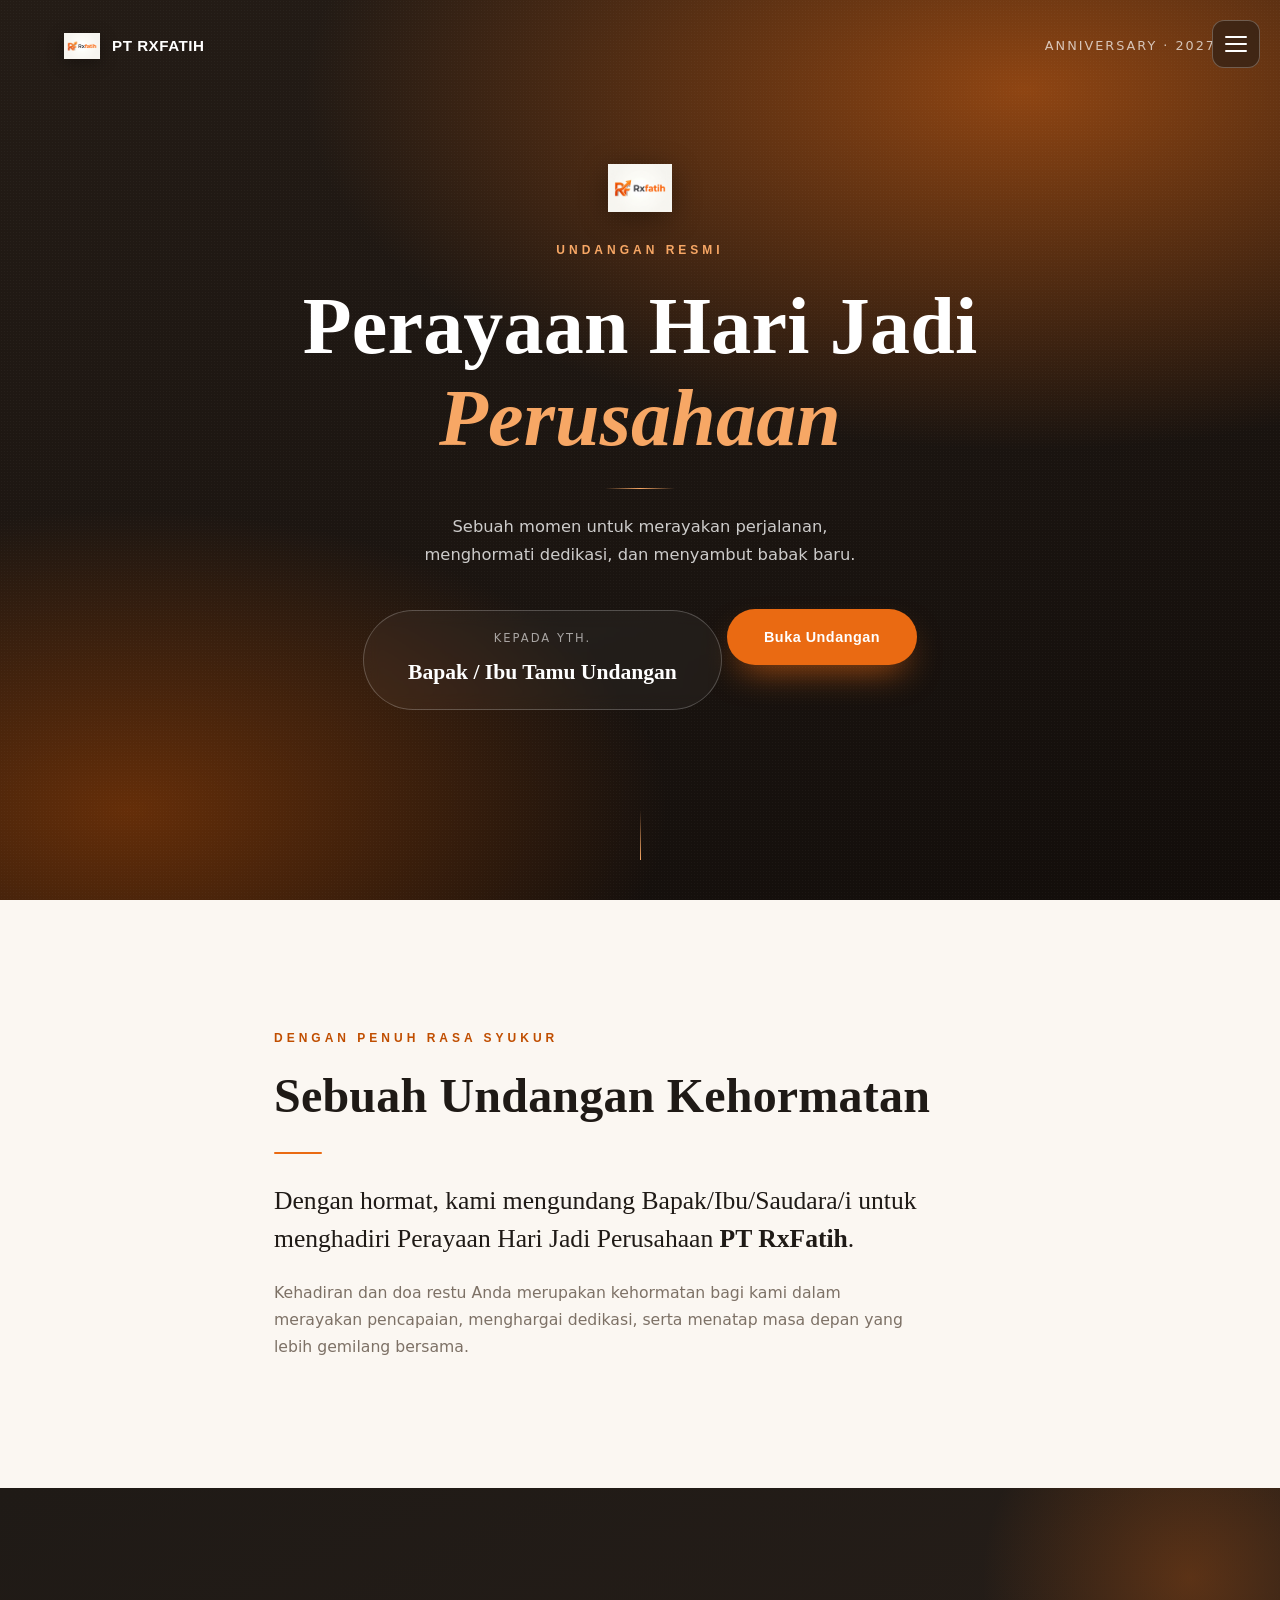
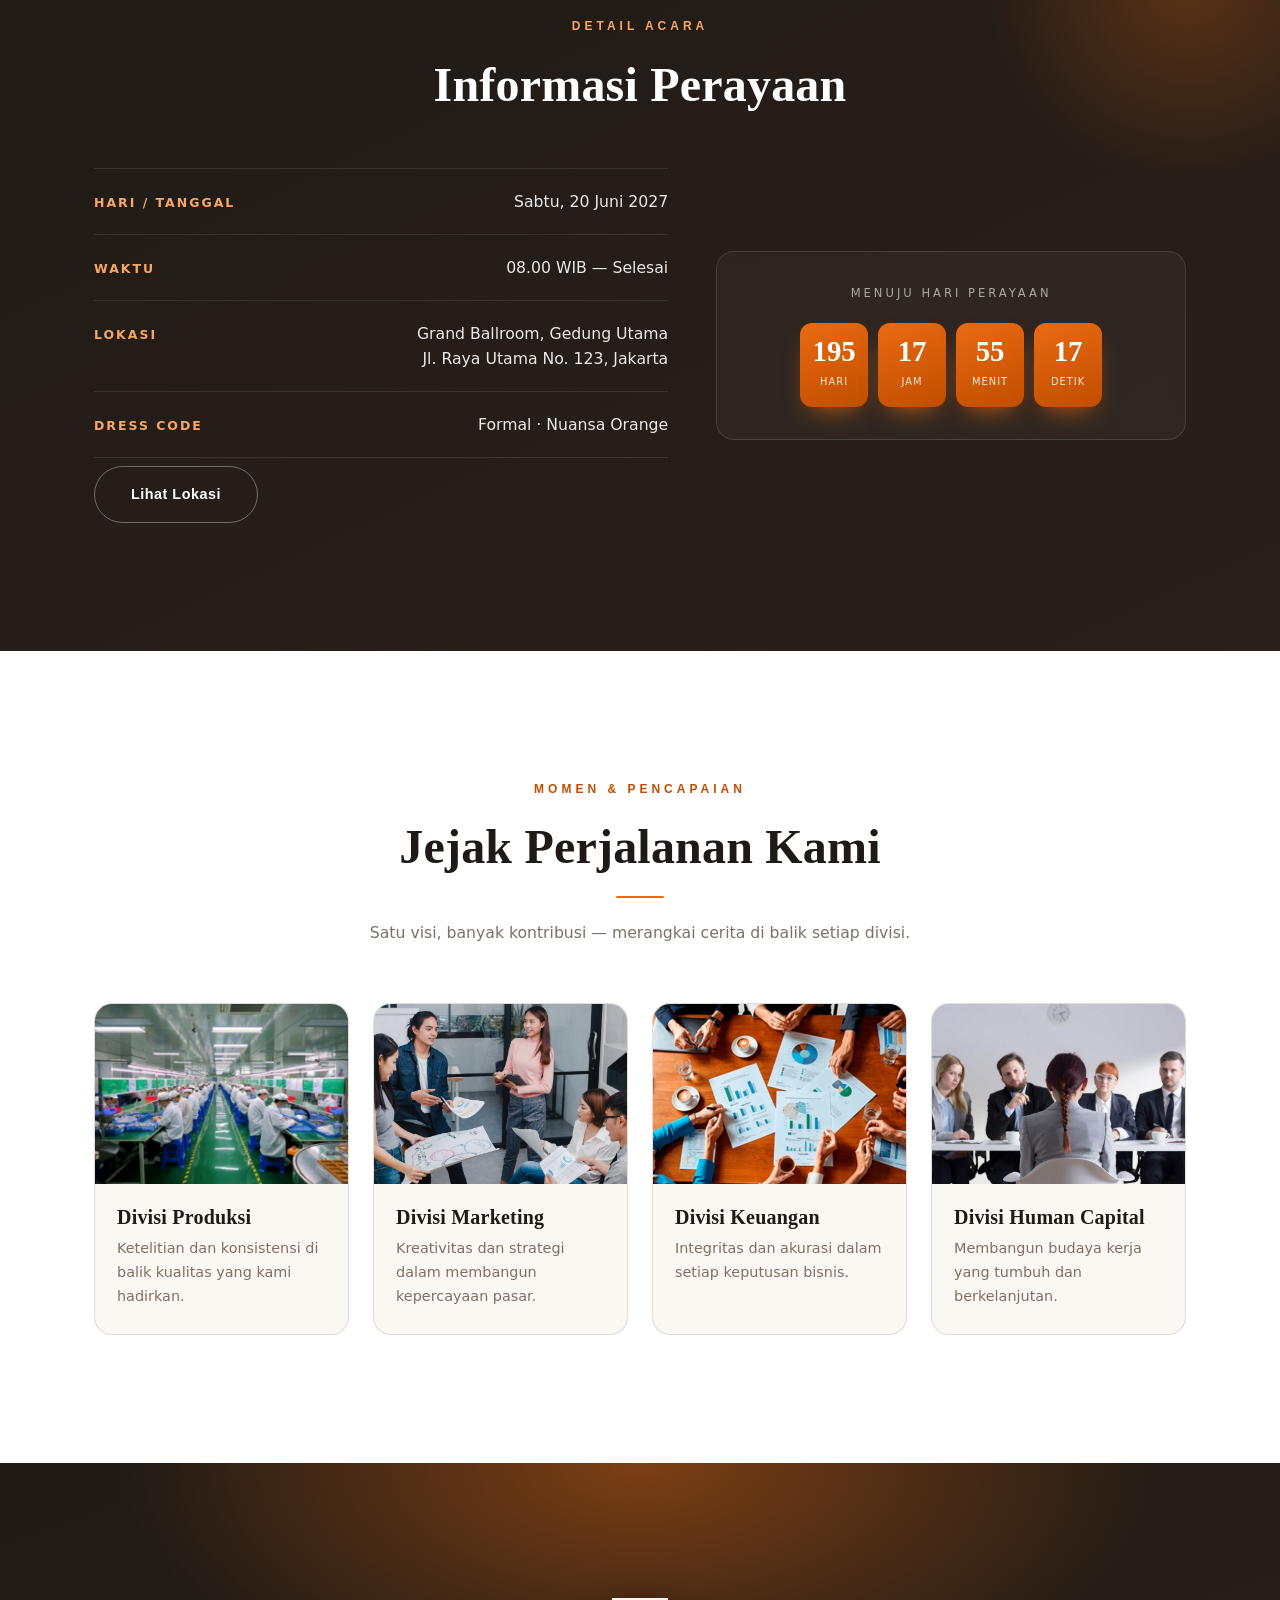
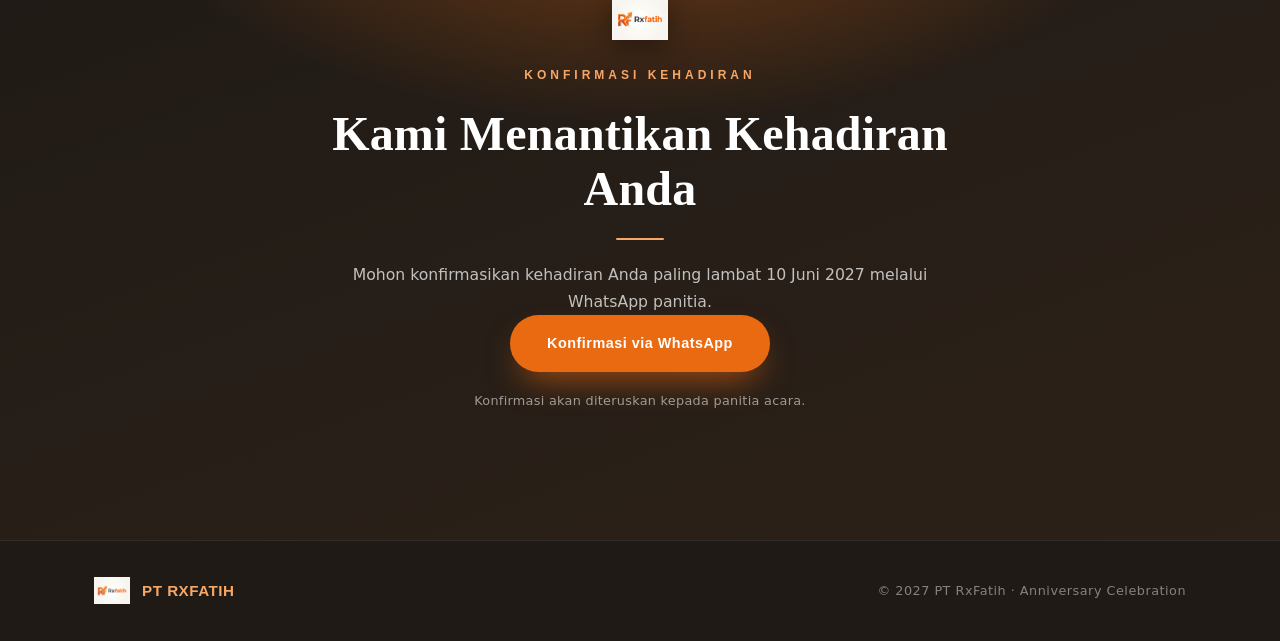
==== commit 224e893e: "Update index.html" ====
--- a/index.html
+++ b/index.html
@@ -19,7 +19,7 @@
 
   <nav class="drawer" id="drawer" aria-hidden="true">
     <div class="drawer-head">
-      <img src="assets/logo.png" alt="Logo PT RxFatih" class="drawer-logo" />
+      <img src="Assets/logo.jpg" alt="Logo PT RxFatih" class="drawer-logo" />
       <span>PT RxFatih</span>
     </div>
     <ul class="drawer-list">
@@ -39,14 +39,14 @@
 
     <nav class="topbar">
       <div class="brand">
-        <img src="assets/logo.png" alt="Logo PT RxFatih" class="brand-logo" />
+        <img src="Assets/logo.jpg" alt="Logo PT RxFatih" class="brand-logo" />
         <span class="brand-name">PT RxFatih</span>
       </div>
       <span class="topbar-year">Anniversary · 2027</span>
     </nav>
 
     <div class="hero-inner">
-      <img src="assets/logo.jpg" alt="Logo PT RxFatih" class="hero-logo" />
+      <img src="Assets/logo.jpg" alt="Logo PT RxFatih" class="hero-logo" />
       <p class="eyebrow">Undangan Resmi</p>
       <h1 class="hero-title">Perayaan Hari Jadi<br><em>Perusahaan</em></h1>
       <div class="hero-divider"></div>
@@ -131,28 +131,28 @@
 
       <div class="gallery-grid">
         <article class="gallery-card">
-          <div class="gallery-thumb" style="background-image:url('assets/foto1.jpg')"></div>
+          <div class="gallery-thumb" style="background-image:url('Assets/foto1.jpg')"></div>
           <div class="gallery-body">
             <h3>Divisi Produksi</h3>
             <p>Ketelitian dan konsistensi di balik kualitas yang kami hadirkan.</p>
           </div>
         </article>
         <article class="gallery-card">
-          <div class="gallery-thumb" style="background-image:url('assets/foto2.jpg')"></div>
+          <div class="gallery-thumb" style="background-image:url('Assets/foto2.jpg')"></div>
           <div class="gallery-body">
             <h3>Divisi Marketing</h3>
             <p>Kreativitas dan strategi dalam membangun kepercayaan pasar.</p>
           </div>
         </article>
         <article class="gallery-card">
-          <div class="gallery-thumb" style="background-image:url('assets/foto3.jpg')"></div>
+          <div class="gallery-thumb" style="background-image:url('Assets/foto3.jpg')"></div>
           <div class="gallery-body">
             <h3>Divisi Keuangan</h3>
             <p>Integritas dan akurasi dalam setiap keputusan bisnis.</p>
           </div>
         </article>
         <article class="gallery-card">
-          <div class="gallery-thumb" style="background-image:url('assets/foto4.jpg')"></div>
+          <div class="gallery-thumb" style="background-image:url('Assets/foto4.jpg')"></div>
           <div class="gallery-body">
             <h3>Divisi Human Capital</h3>
             <p>Membangun budaya kerja yang tumbuh dan berkelanjutan.</p>
@@ -165,7 +165,7 @@
   <!-- KONFIRMASI -->
   <section class="section confirmation" id="konfirmasi">
     <div class="container narrow">
-      <img src="assets/logo.jpg" alt="Logo PT RxFatih" class="confirm-logo" />
+      <img src="Assets/logo.jpg" alt="Logo PT RxFatih" class="confirm-logo" />
       <p class="eyebrow">Konfirmasi Kehadiran</p>
       <h2 class="section-title light">Kami Menantikan Kehadiran Anda</h2>
       <div class="rule center light"></div>
@@ -182,7 +182,7 @@
   <footer class="footer">
     <div class="container footer-inner">
       <div class="brand">
-        <img src="assets/logo.jpg" alt="Logo PT RxFatih" class="brand-logo dark" />
+        <img src="Assets/logo.jpg" alt="Logo PT RxFatih" class="brand-logo dark" />
         <span class="brand-name dark">PT RxFatih</span>
       </div>
       <p class="footer-note">© 2027 PT RxFatih · Anniversary Celebration</p>
--- a/style.css
+++ b/style.css
@@ -354,3 +354,103 @@
 /* ---------- REVEAL ANIMATION ---------- */
 .reveal { opacity: 0; transform: translateY(24px); transition: opacity .8s var(--ease), transform .8s var(--ease); }
 .reveal.in { opacity: 1; transform: translateY(0); }
+/* ===== LOGO ===== */
+.brand-logo {
+  width: 36px; height: 36px; object-fit: contain;
+  filter: drop-shadow(0 4px 8px rgba(0,0,0,.3));
+}
+.brand-logo.dark { filter: none; }
+
+.hero-logo {
+  width: 64px; height: 64px; object-fit: contain;
+  margin: 0 auto 20px;
+  filter: drop-shadow(0 6px 14px rgba(0,0,0,.35));
+}
+
+.confirm-logo {
+  width: 56px; height: 56px; object-fit: contain;
+  margin: 0 auto 18px;
+  filter: drop-shadow(0 6px 14px rgba(0,0,0,.4));
+}
+
+.drawer-logo { width: 32px; height: 32px; object-fit: contain; }
+
+/* ===== HAMBURGER ===== */
+.hamburger {
+  position: fixed; top: 20px; right: 20px; z-index: 1000;
+  width: 48px; height: 48px;
+  border: 1px solid rgba(255,255,255,.25);
+  border-radius: 12px;
+  background: rgba(31,26,22,.55);
+  backdrop-filter: blur(10px);
+  display: flex; flex-direction: column; justify-content: center; align-items: center;
+  gap: 5px; cursor: pointer;
+  transition: all .3s var(--ease);
+}
+.hamburger:hover { background: var(--orange); border-color: var(--orange); }
+.hamburger span {
+  display: block; width: 22px; height: 2px;
+  background: var(--white); border-radius: 2px;
+  transition: all .35s var(--ease);
+}
+.hamburger.active span:nth-child(1) { transform: translateY(7px) rotate(45deg); }
+.hamburger.active span:nth-child(2) { opacity: 0; }
+.hamburger.active span:nth-child(3) { transform: translateY(-7px) rotate(-45deg); }
+
+/* ===== DRAWER ===== */
+.drawer {
+  position: fixed; top: 0; right: 0; z-index: 999;
+  width: min(320px, 85vw); height: 100vh;
+  background: linear-gradient(160deg, #241c16, #1a1410);
+  border-left: 1px solid rgba(255,255,255,.08);
+  padding: 96px 28px 32px;
+  transform: translateX(100%);
+  transition: transform .45s var(--ease);
+  display: flex; flex-direction: column;
+}
+.drawer.open { transform: translateX(0); }
+
+.drawer-head {
+  display: flex; align-items: center; gap: 12px;
+  padding-bottom: 24px; margin-bottom: 16px;
+  border-bottom: 1px solid rgba(255,255,255,.1);
+  color: var(--orange-soft);
+  font-weight: 600; letter-spacing: .5px; text-transform: uppercase; font-size: .9rem;
+}
+
+.drawer-list { list-style: none; flex: 1; }
+.drawer-list li { border-bottom: 1px solid rgba(255,255,255,.06); }
+.drawer-list a {
+  display: block; padding: 18px 4px;
+  color: rgba(255,255,255,.85);
+  text-decoration: none;
+  font-family: 'Cormorant Garamond', serif;
+  font-size: 1.4rem; font-weight: 600;
+  transition: color .3s, padding-left .3s;
+}
+.drawer-list a:hover { color: var(--orange-soft); padding-left: 10px; }
+
+.drawer-foot {
+  font-size: .75rem; letter-spacing: 2px; text-transform: uppercase;
+  color: rgba(255,255,255,.4);
+}
+
+.drawer-backdrop {
+  position: fixed; inset: 0; z-index: 998;
+  background: rgba(0,0,0,.55);
+  backdrop-filter: blur(2px);
+  opacity: 0; pointer-events: none;
+  transition: opacity .4s var(--ease);
+}
+.drawer-backdrop.show { opacity: 1; pointer-events: auto; }
+
+/* ===== GALERI DENGAN FOTO ===== */
+.gallery-thumb {
+  height: 180px;
+  background-size: cover;
+  background-position: center;
+  background-color: var(--orange-soft);
+  transition: transform .6s var(--ease);
+}
+.gallery-card:hover .gallery-thumb { transform: scale(1.06); }
+.gallery-card { overflow: hidden; }
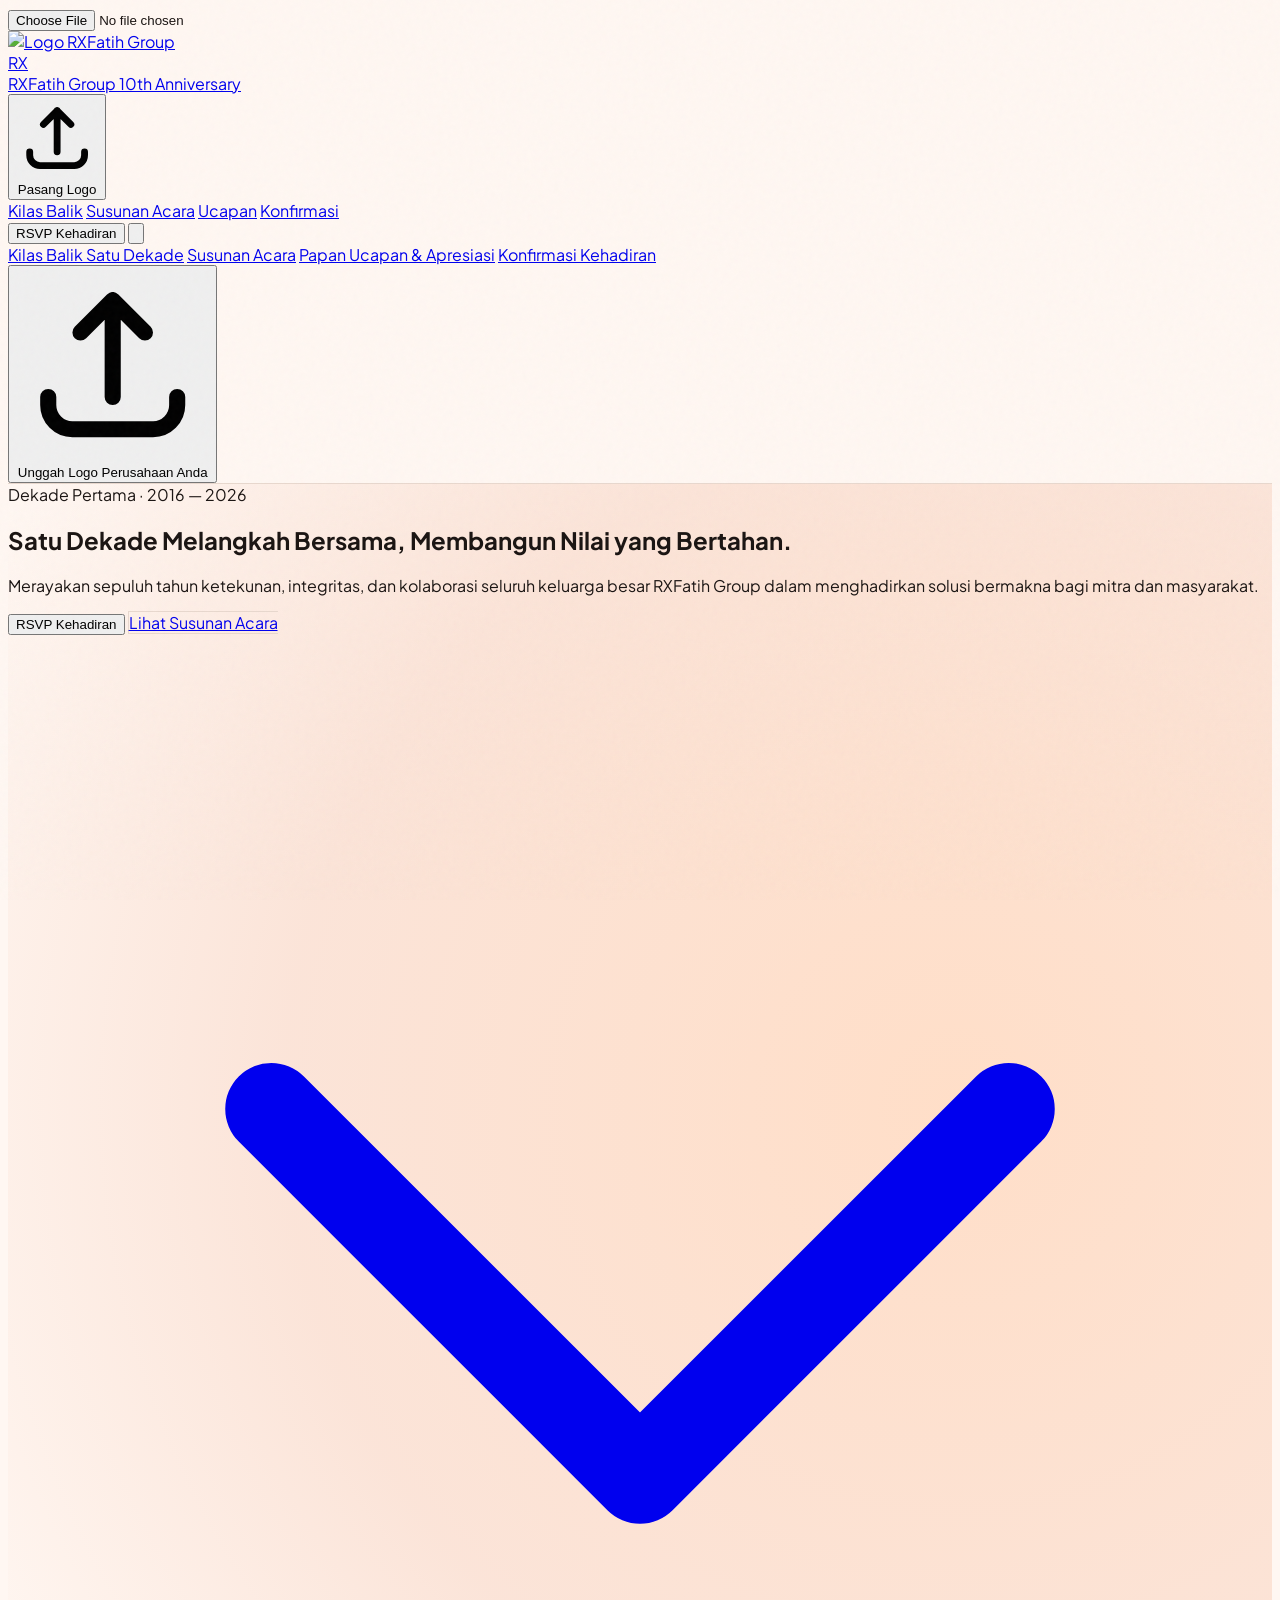
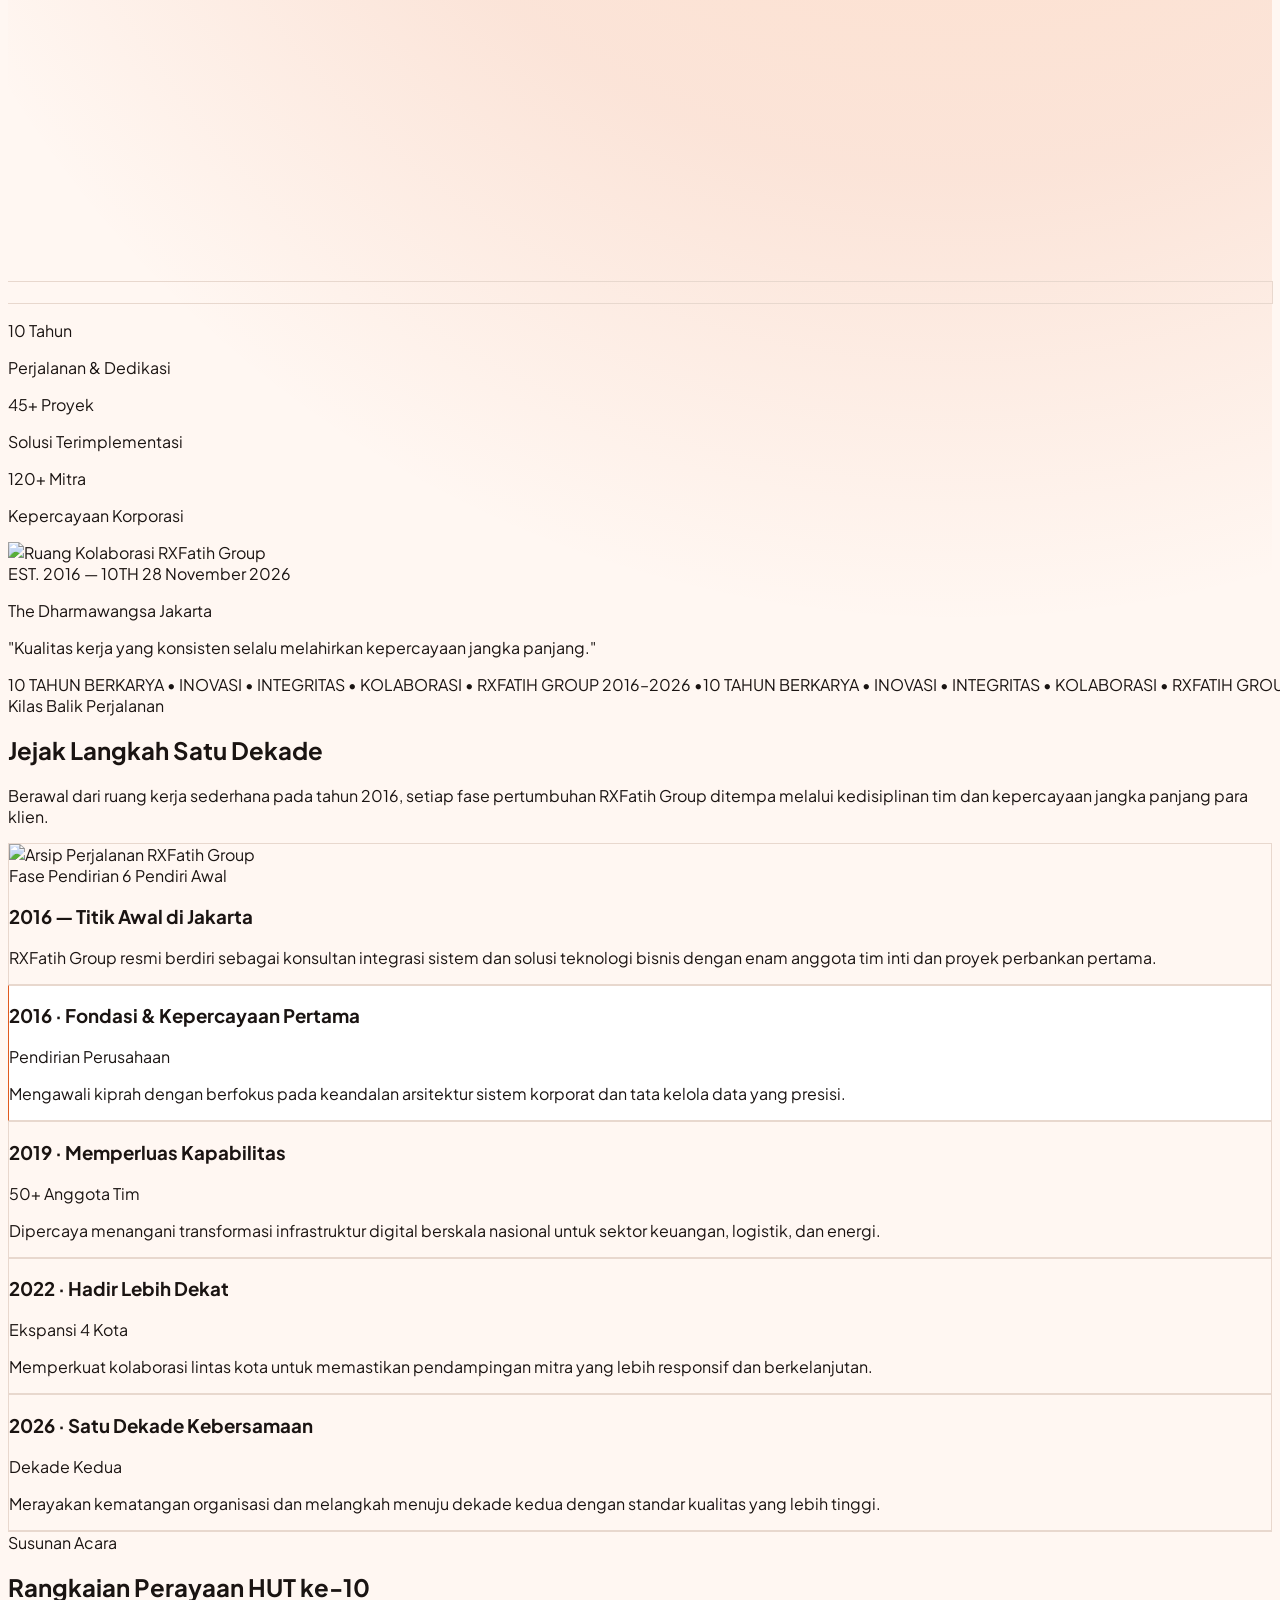
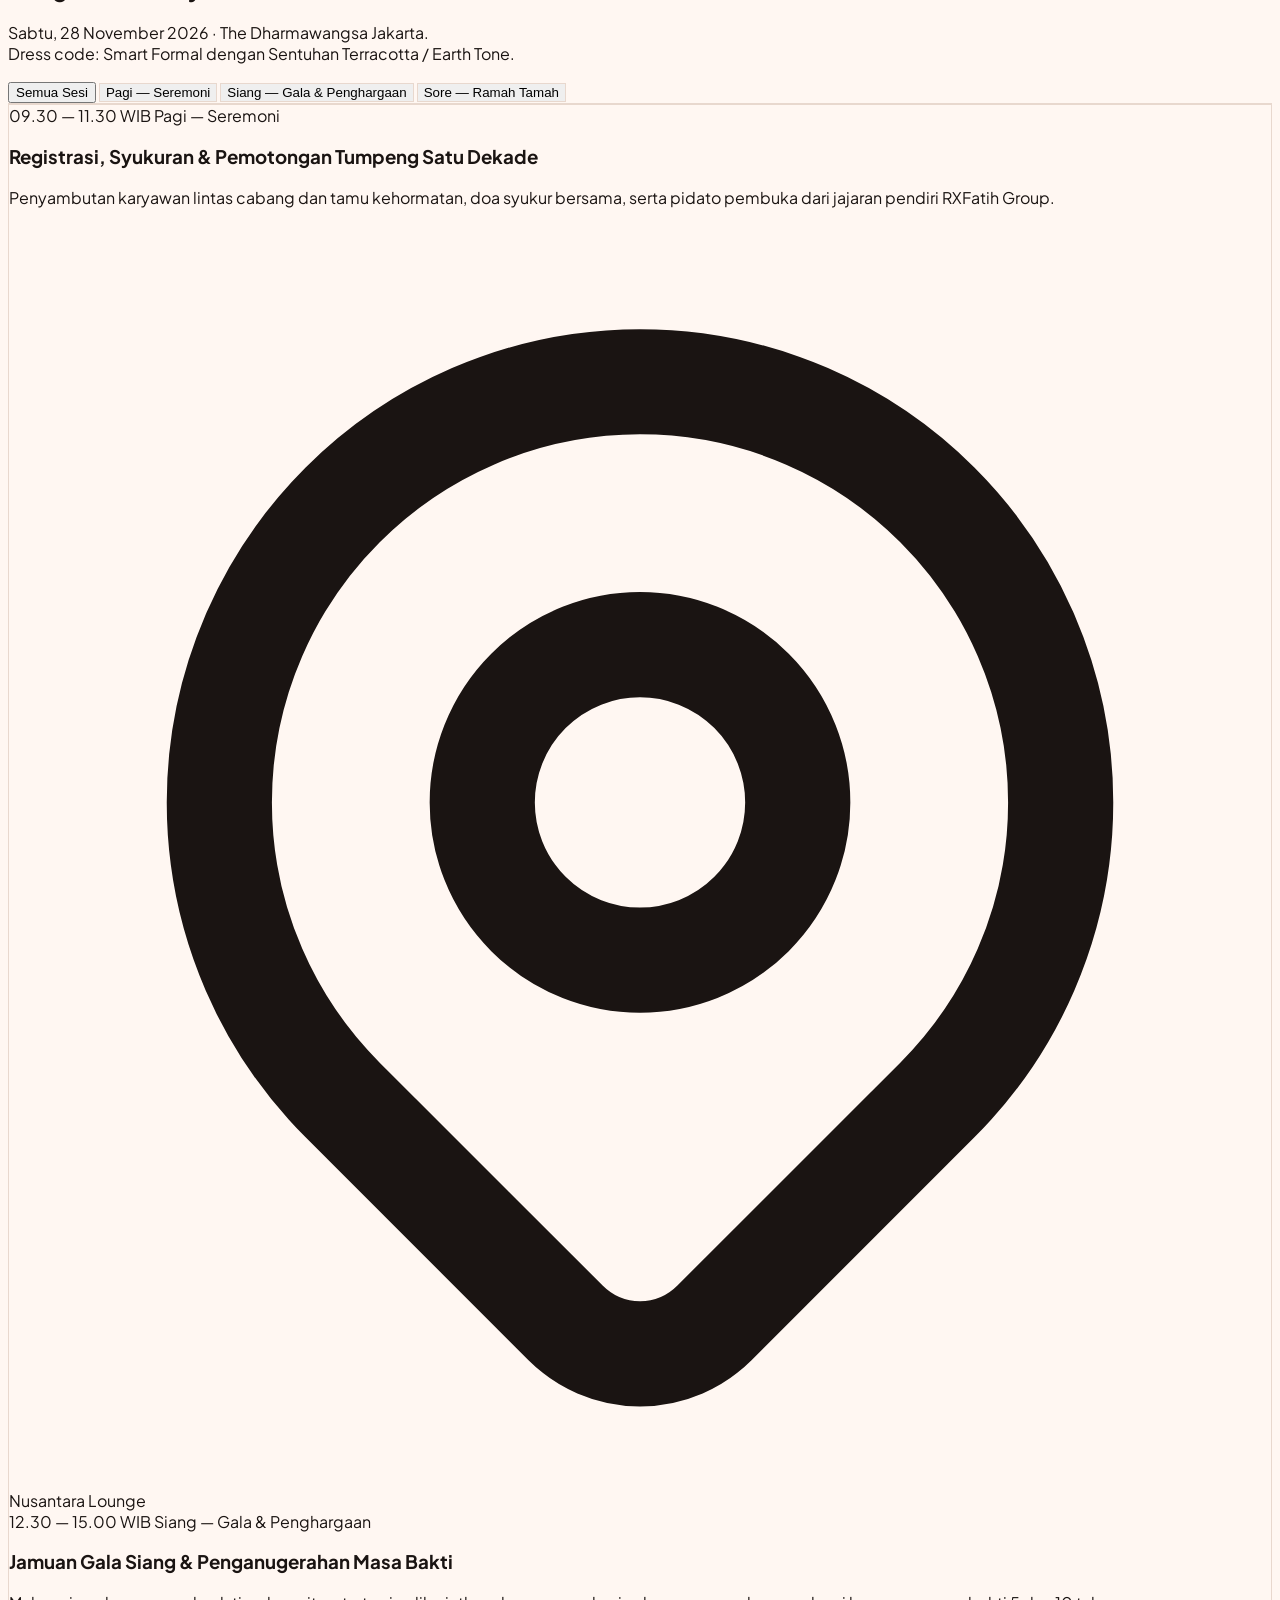
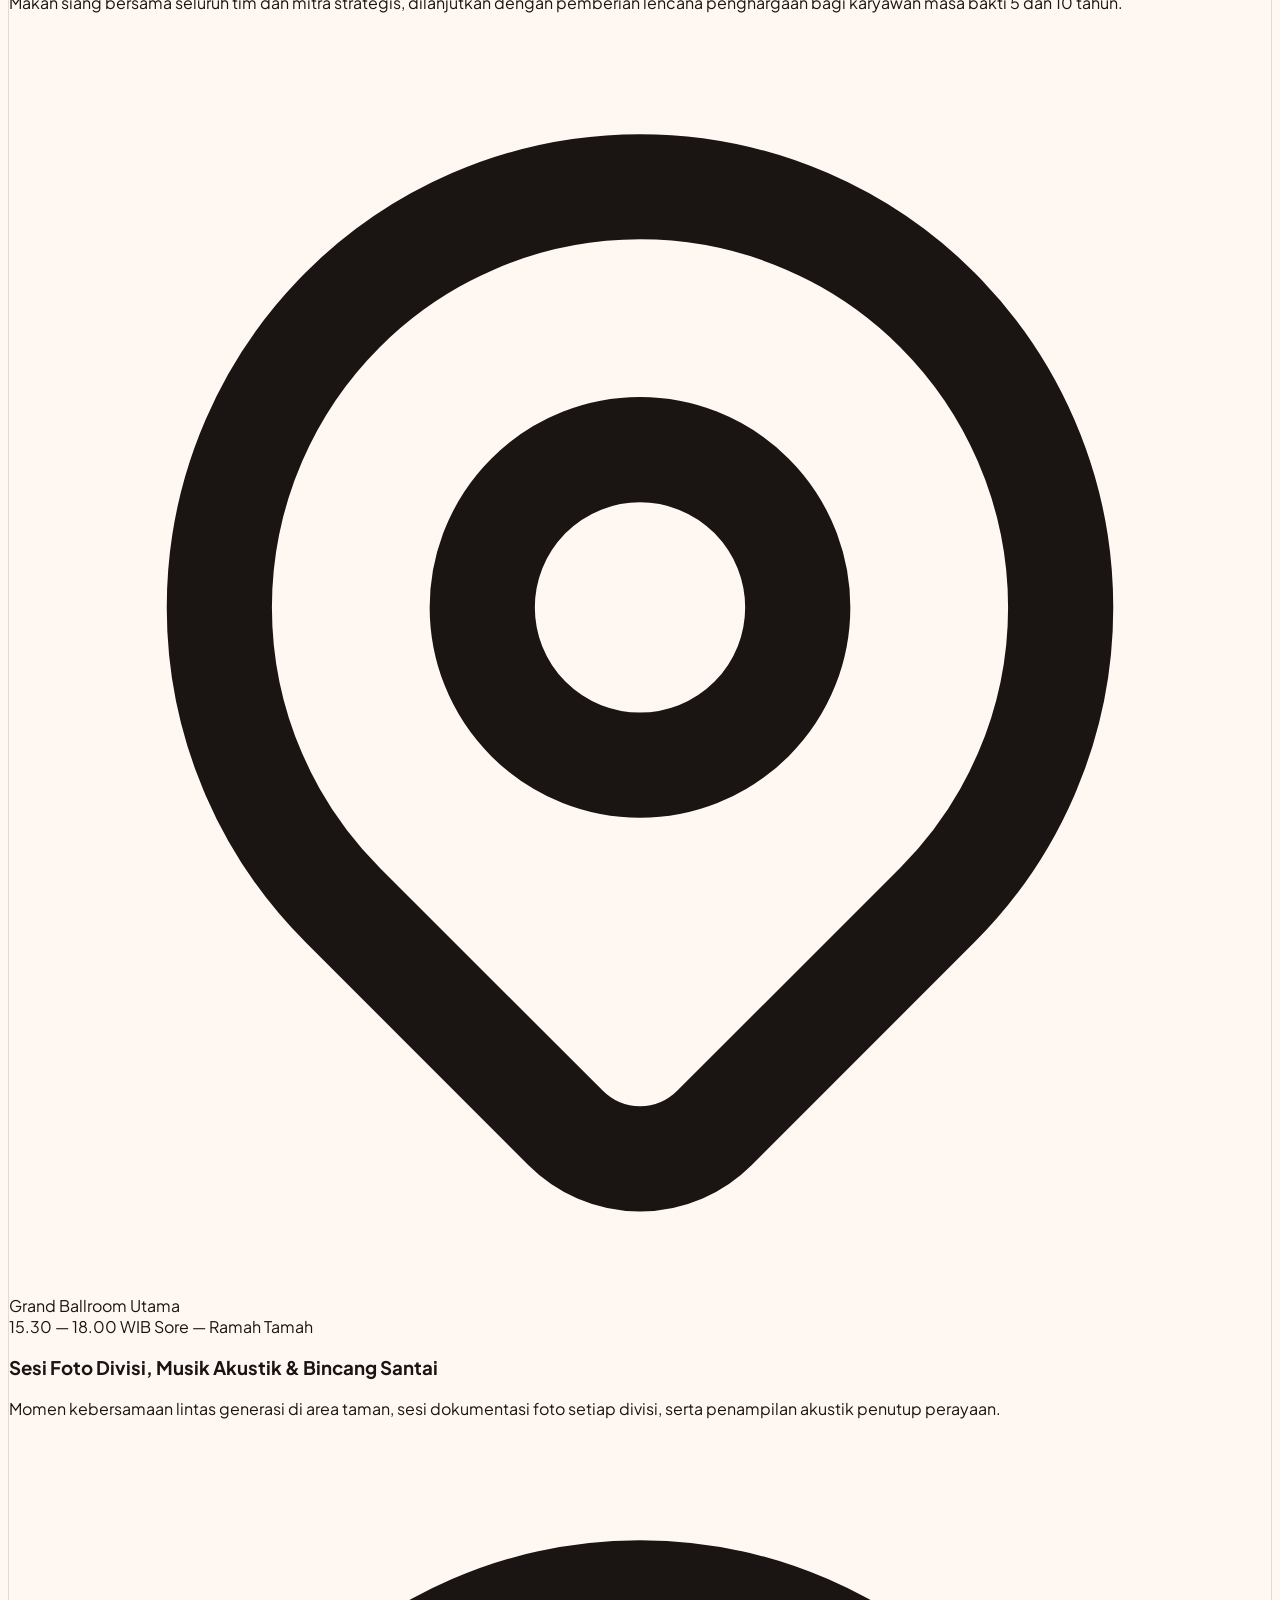
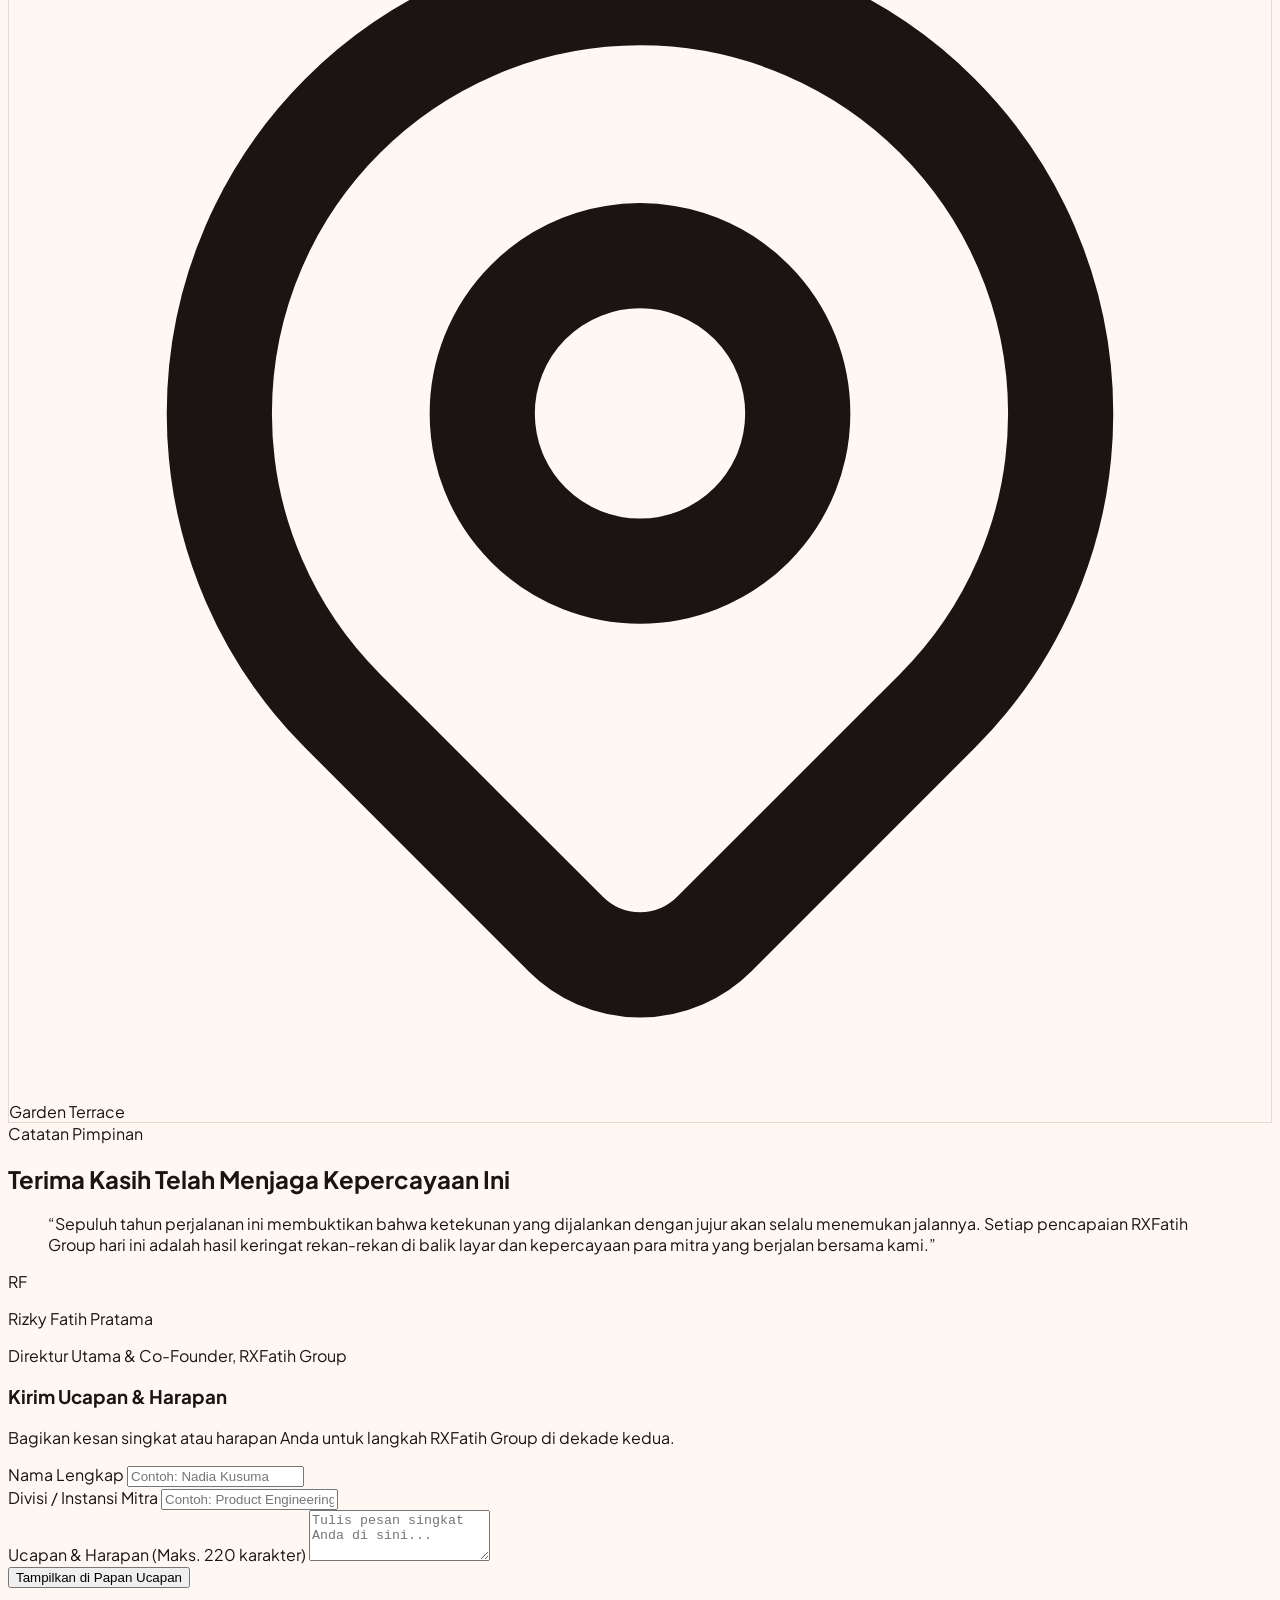
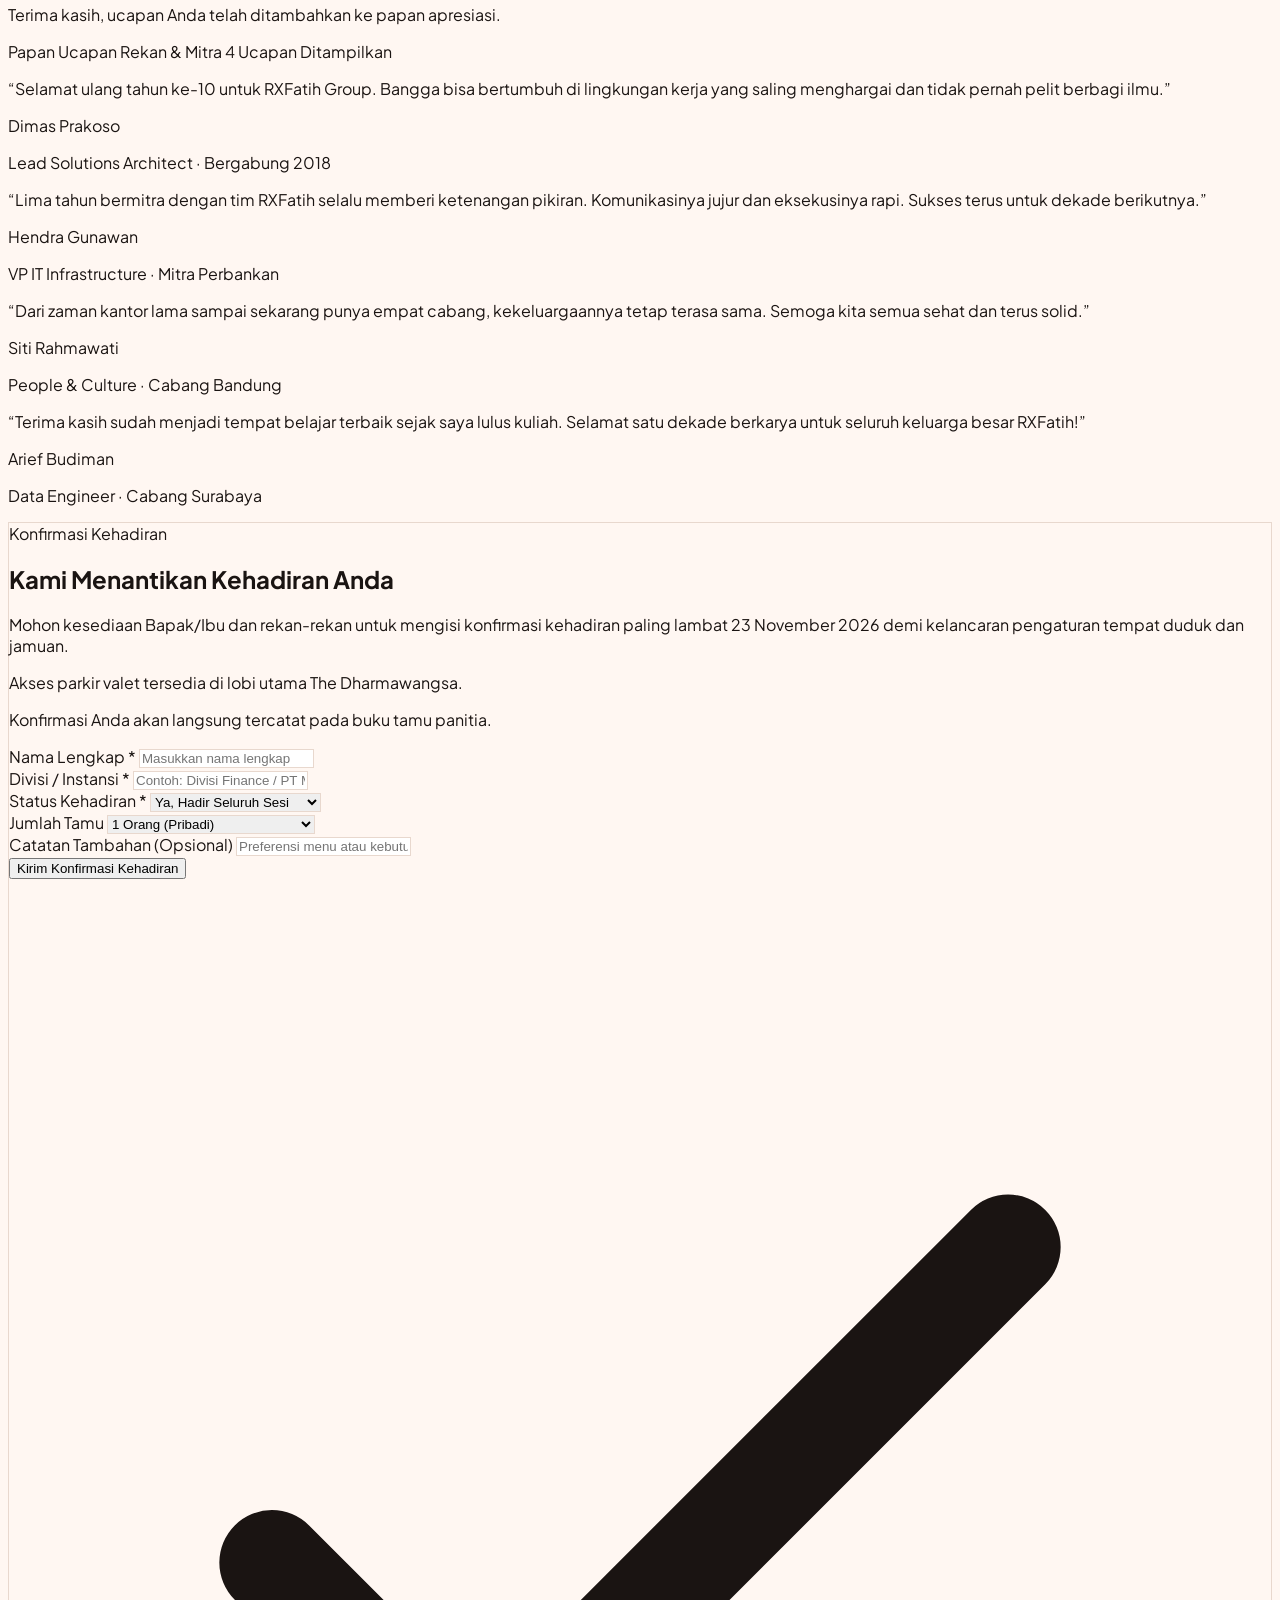
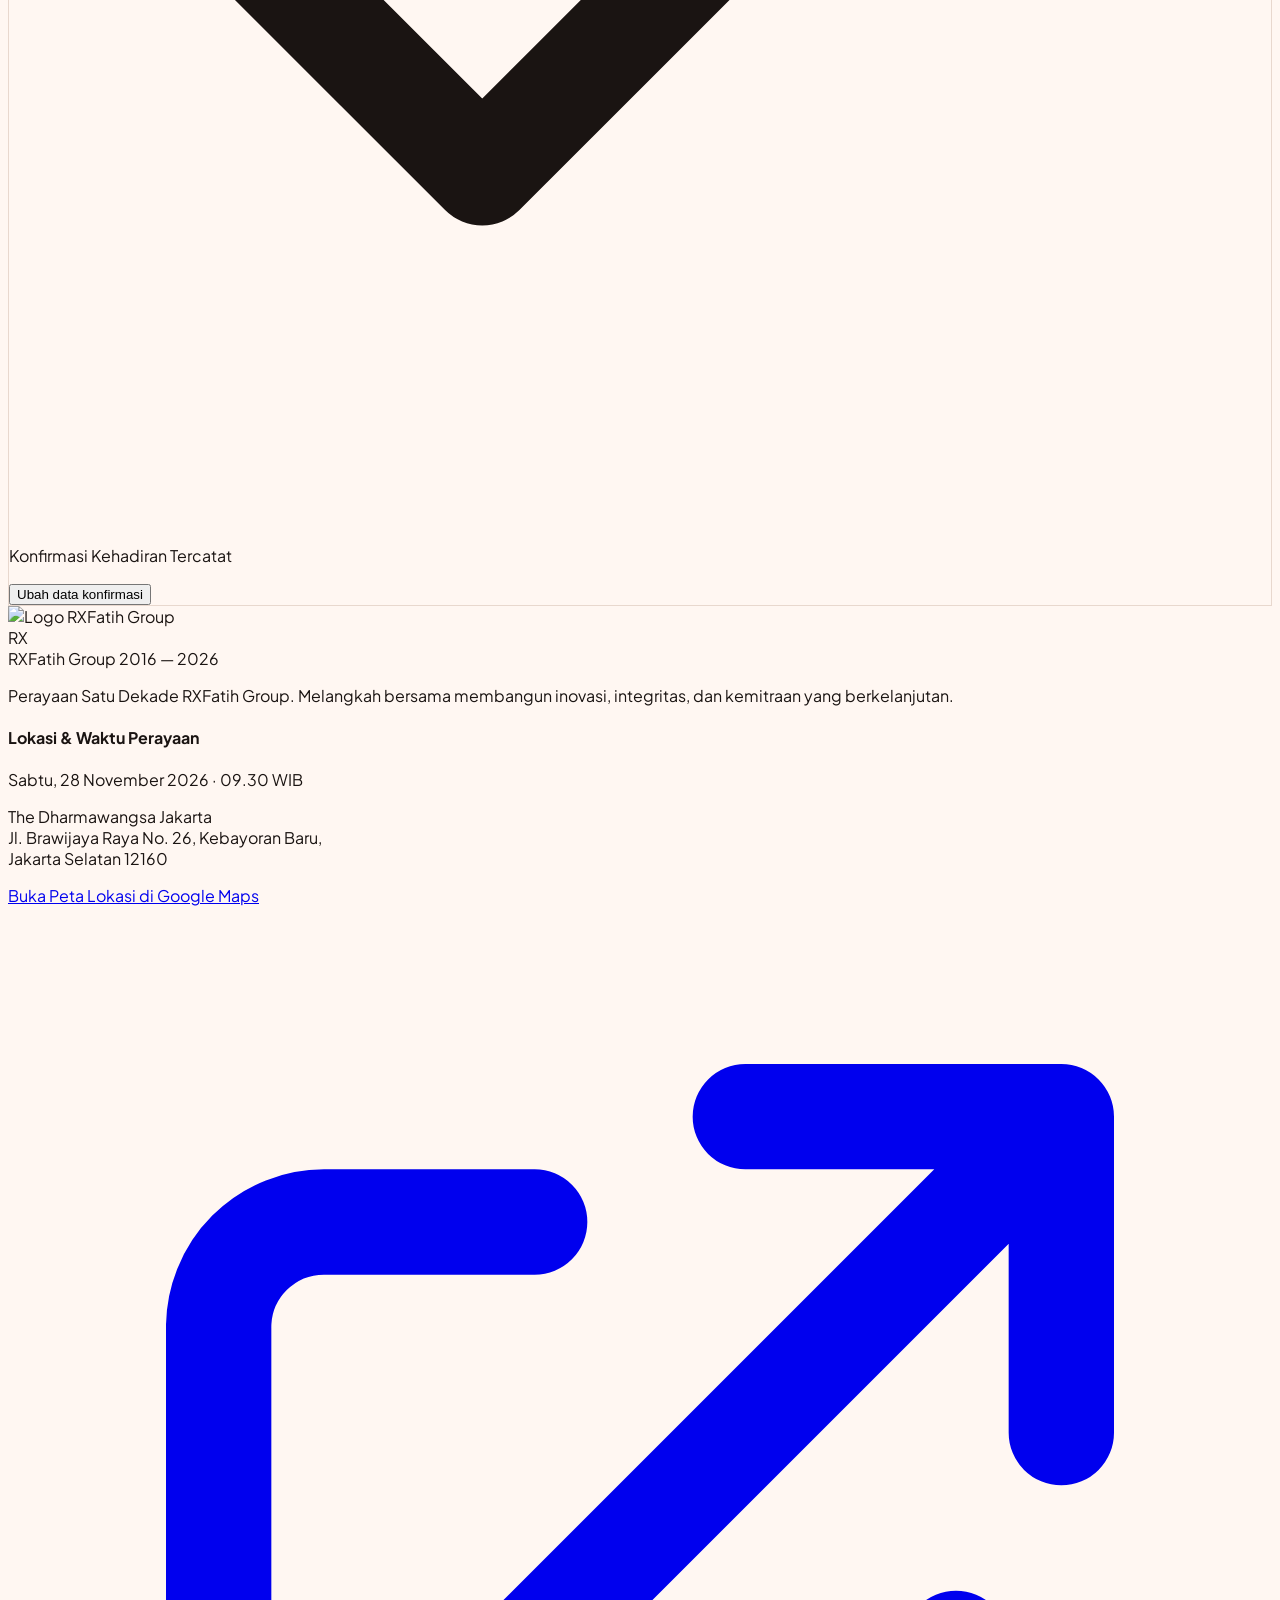
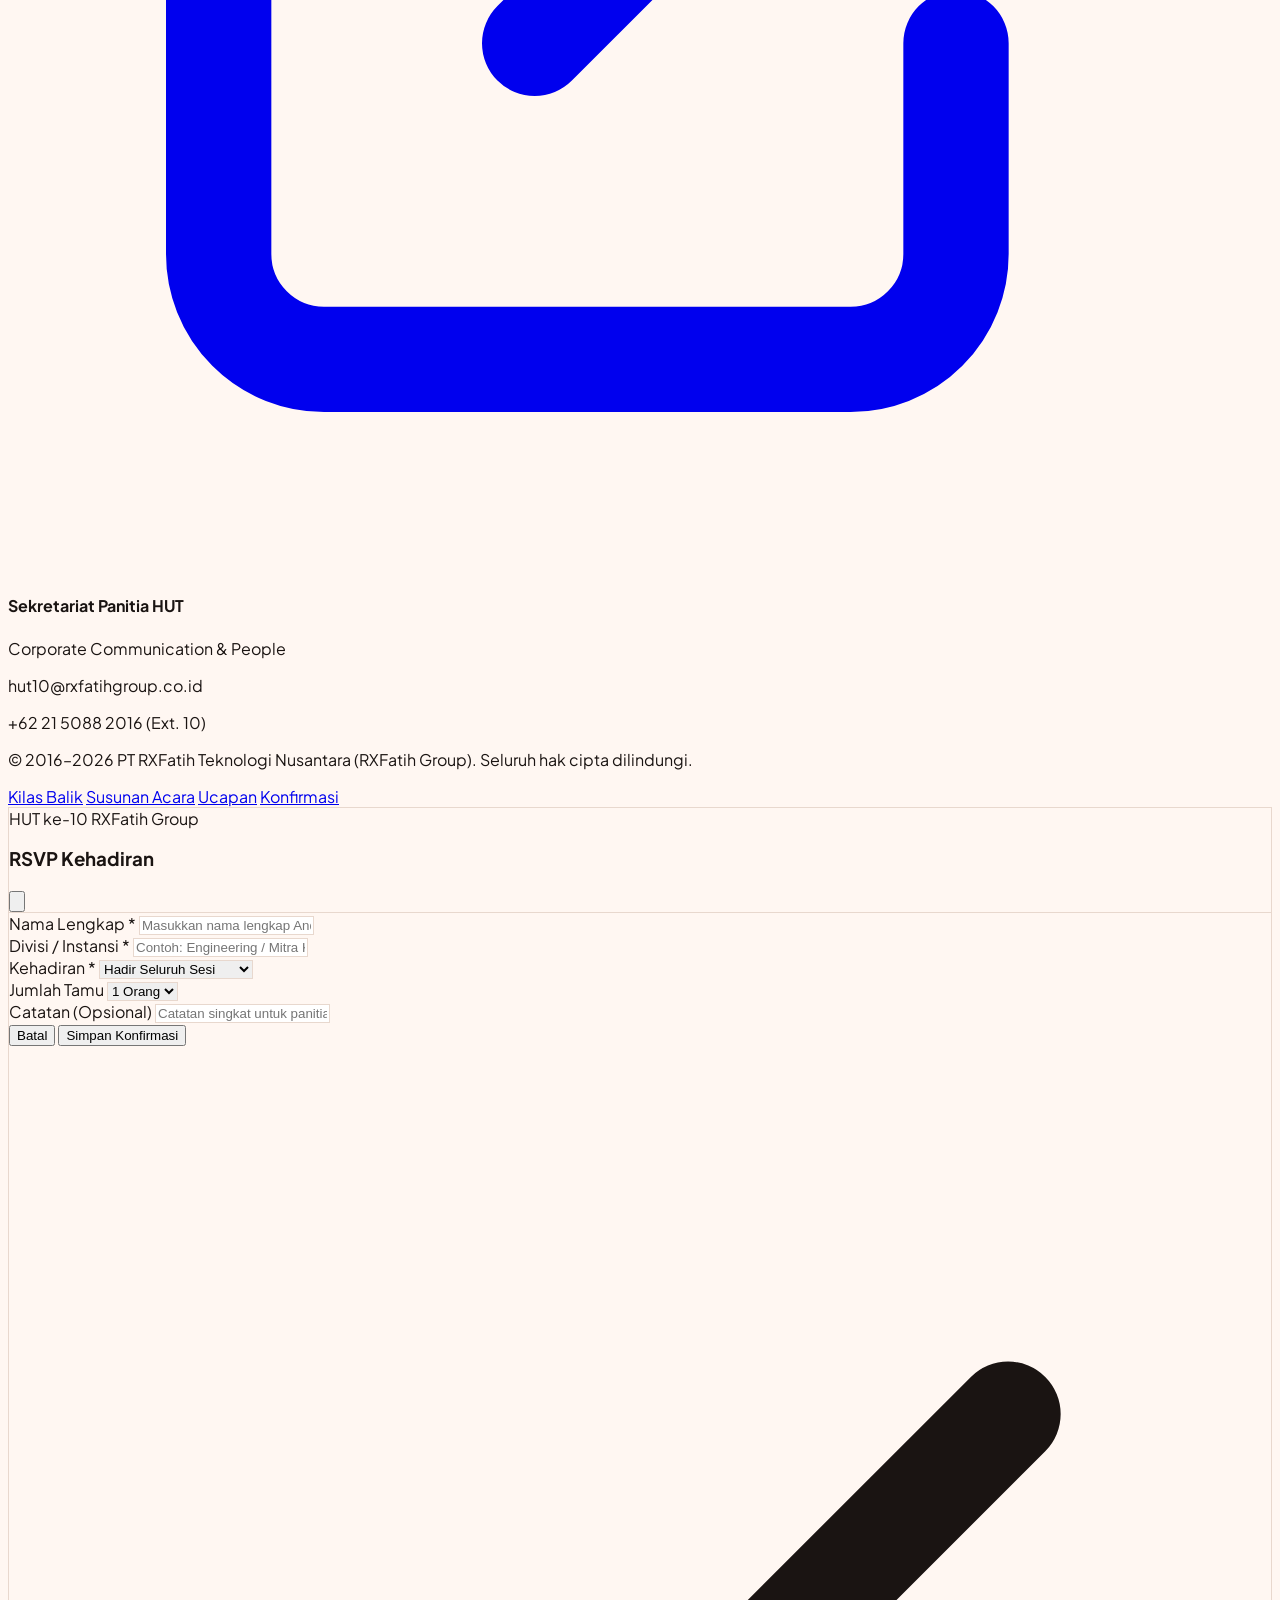
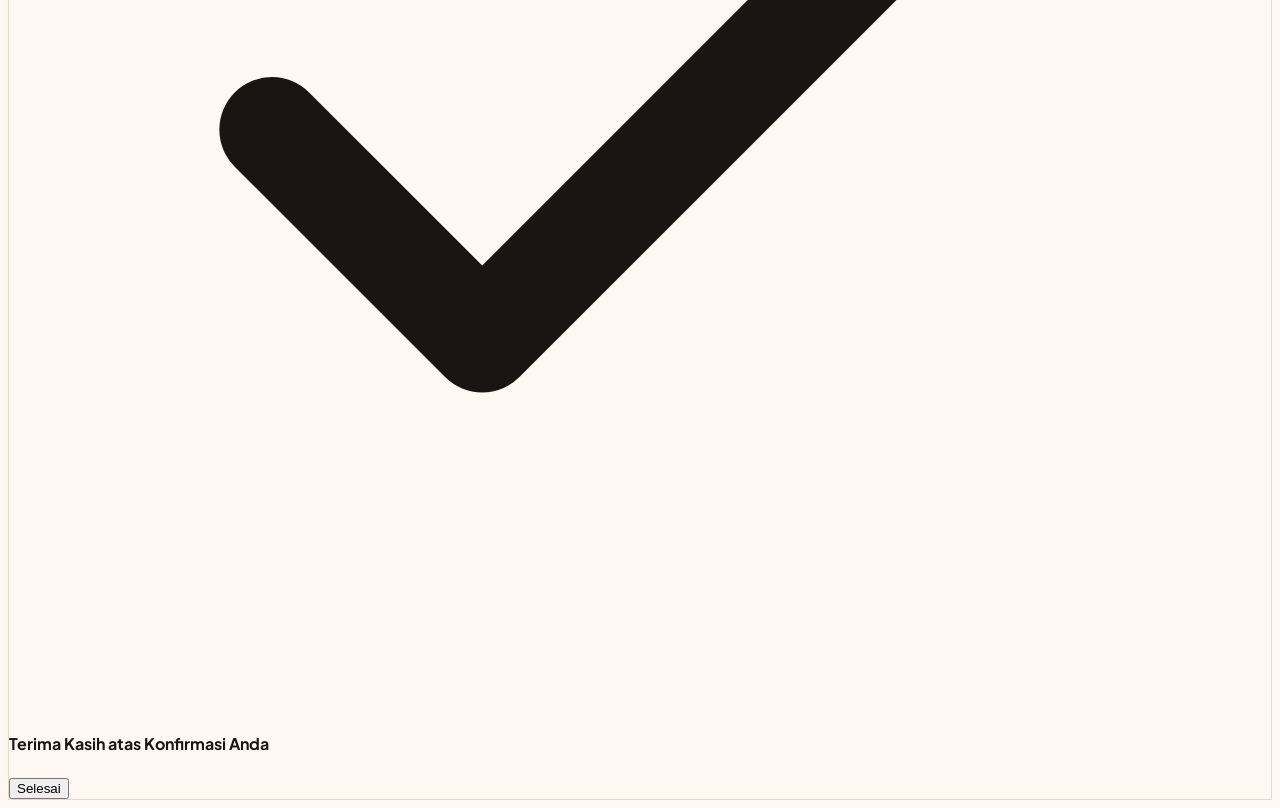
==== commit 3c386b53: "Rename indexhtml to index.html" ====
--- a/index.html
+++ b/index.html
@@ -1,194 +1,1302 @@
 <!DOCTYPE html>
-<html lang="id">
+<html lang="id" class="scroll-smooth">
 <head>
-  <meta charset="UTF-8" />
-  <meta name="viewport" content="width=device-width, initial-scale=1.0" />
-  <meta name="description" content="Undangan Perayaan HUT PT RxFatih" />
-  <title>Undangan HUT PT RxFatih</title>
-  <link rel="preconnect" href="https://fonts.googleapis.com">
-  <link rel="preconnect" href="https://fonts.gstatic.com" crossorigin>
-  <link href="https://fonts.googleapis.com/css2?family=Cormorant+Garamond:wght@500;600;700&family=Inter:wght@300;400;500;600;700&display=swap" rel="stylesheet">
-  <link rel="stylesheet" href="style.css" />
+    <meta charset="UTF-8">
+    <meta name="viewport" content="width=device-width, initial-scale=1.0">
+    <title>Satu Dekade RXFatih Group — Perayaan HUT ke-10 (2016–2026)</title>
+    
+    <!-- Google Fonts: Instrument Serif (Editorial Display) & Plus Jakarta Sans (Clean Modern UI) -->
+    <link rel="preconnect" href="https://fonts.googleapis.com">
+    <link rel="preconnect" href="https://fonts.gstatic.com" crossorigin>
+    <link href="https://fonts.googleapis.com/css2?family=Instrument+Serif:ital@0;1&family=Plus+Jakarta+Sans:wght@300;400;500;600;700&display=swap" rel="stylesheet">
+    
+    <!-- Tailwind CSS -->
+    <script src="https://cdn.tailwindcss.com"></script>
+    <script>
+        tailwind.config = {
+            theme: {
+                extend: {
+                    colors: {
+                        terracotta: {
+                            DEFAULT: '#E05A1E',
+                            dark: '#C44812',
+                            deep: '#9E360A',
+                            light: '#F27D49',
+                            soft: '#FFE6D5',
+                            tint: '#FFF1E8'
+                        },
+                        espresso: {
+                            DEFAULT: '#1A1412',
+                            light: '#29201D',
+                            muted: '#3D312D'
+                        },
+                        ivory: {
+                            DEFAULT: '#FFF7F2',
+                            warm: '#F9ECE4',
+                            card: '#FFFFFF'
+                        },
+                        stoneText: {
+                            primary: '#1A1412',
+                            secondary: '#6E5D56',
+                            muted: '#8F7D75'
+                        },
+                        hairline: '#E8D8CE'
+                    },
+                    fontFamily: {
+                        serif: ['"Instrument Serif"', 'Georgia', 'serif'],
+                        sans: ['"Plus Jakarta Sans"', '-apple-system', 'BlinkMacSystemFont', 'sans-serif']
+                    },
+                    maxWidth: {
+                        'editorial': '1200px'
+                    }
+                }
+            }
+        }
+    </script>
+
+    <style>
+        /* Custom Editorial Refinements, Organic Paper Texture & Subtle Motion */
+        body {
+            background-color: #FFF7F2;
+            color: #1A1412;
+            font-family: 'Plus Jakarta Sans', sans-serif;
+            -webkit-font-smoothing: antialiased;
+            -moz-osx-font-smoothing: grayscale;
+            overflow-x: hidden;
+        }
+
+        /* Tactile Paper Grain & Subtle Architectural Grid Overlay */
+        .paper-texture {
+            position: relative;
+        }
+        .paper-texture::before {
+            content: "";
+            position: fixed;
+            inset: 0;
+            pointer-events: none;
+            z-index: 45;
+            opacity: 0.028;
+            background-image: url("data:image/svg+xml,%3Csvg viewBox='0 0 200 200' xmlns='http://www.w3.org/2000/svg'%3E%3Cfilter id='noiseFilter'%3E%3CfeTurbulence type='fractalNoise' baseFrequency='0.85' numOctaves='3' stitchTiles='stitch'/%3E%3C/filter%3E%3Crect width='100%25' height='100%25' filter='url(%23noiseFilter)'/%3E%3C/svg%3E");
+        }
+
+        .architectural-grid {
+            background-size: 48px 48px;
+            background-image: 
+                linear-gradient(to right, rgba(224, 90, 30, 0.045) 1px, transparent 1px),
+                linear-gradient(to bottom, rgba(224, 90, 30, 0.045) 1px, transparent 1px);
+        }
+
+        /* Warm Ambient Mesh Glow behind Hero Frame */
+        .hero-ambient-mesh {
+            background: radial-gradient(circle at 75% 35%, rgba(255, 214, 186, 0.75) 0%, rgba(224, 90, 30, 0.12) 45%, rgba(255, 247, 242, 0) 75%);
+        }
+
+        /* Top Reading Progress Hairline */
+        #reading-progress {
+            position: fixed;
+            top: 0;
+            left: 0;
+            height: 3px;
+            width: 0%;
+            background: linear-gradient(90deg, #C44812, #E05A1E, #F27D49);
+            z-index: 60;
+            transition: width 0.08s ease-out;
+        }
+
+        /* Kinetic Marquee Ticker */
+        @keyframes marqueeScroll {
+            0% { transform: translateX(0%); }
+            100% { transform: translateX(-50%); }
+        }
+        .marquee-track {
+            display: flex;
+            width: max-content;
+            animation: marqueeScroll 32s linear infinite;
+        }
+        .marquee-wrapper:hover .marquee-track {
+            animation-play-state: paused;
+        }
+
+        /* Subtle Editorial Fade-Up Animation */
+        .reveal-element {
+            opacity: 0;
+            transform: translateY(20px);
+            transition: opacity 0.75s cubic-bezier(0.22, 1, 0.36, 1), transform 0.75s cubic-bezier(0.22, 1, 0.36, 1);
+        }
+        .reveal-element.is-visible {
+            opacity: 1;
+            transform: translateY(0);
+        }
+
+        /* Tactile Magnetic / Elevated Card & Button Hover */
+        .tactile-card {
+            transition: transform 0.35s cubic-bezier(0.22, 1, 0.36, 1), box-shadow 0.35s cubic-bezier(0.22, 1, 0.36, 1), border-color 0.35s ease;
+        }
+        .tactile-card:hover {
+            transform: translateY(-3px);
+            box-shadow: 0 14px 30px -10px rgba(26, 20, 18, 0.08);
+            border-color: rgba(224, 90, 30, 0.35);
+        }
+
+        .tactile-btn {
+            transition: transform 0.25s cubic-bezier(0.22, 1, 0.36, 1), background-color 0.25s ease, box-shadow 0.25s ease;
+        }
+        .tactile-btn:hover {
+            transform: translateY(-1.5px);
+            box-shadow: 0 8px 20px -6px rgba(224, 90, 30, 0.45);
+        }
+        .tactile-btn:active {
+            transform: translateY(0);
+        }
+
+        /* Fine Hairline Borders */
+        .hairline-b {
+            border-bottom: 1px solid #E8D8CE;
+        }
+        .hairline-t {
+            border-top: 1px solid #E8D8CE;
+        }
+        .hairline-all {
+            border: 1px solid #E8D8CE;
+        }
+
+        /* Custom Scrollbar for Wish Wall */
+        .wish-scroll::-webkit-scrollbar {
+            width: 5px;
+        }
+        .wish-scroll::-webkit-scrollbar-track {
+            background: #29201D;
+        }
+        .wish-scroll::-webkit-scrollbar-thumb {
+            background: #6E5D56;
+            border-radius: 9999px;
+        }
+
+        /* Interactive Timeline Active State */
+        .milestone-item {
+            transition: all 0.3s cubic-bezier(0.22, 1, 0.36, 1);
+        }
+        .milestone-item.active {
+            border-left-color: #E05A1E;
+            background-color: #FFFFFF;
+        }
+    </style>
 </head>
-<body>
-
-  <!-- HAMBURGER + DRAWER NAV -->
-  <button class="hamburger" id="hamburger" aria-label="Buka menu" aria-expanded="false">
-    <span></span><span></span><span></span>
-  </button>
-
-  <nav class="drawer" id="drawer" aria-hidden="true">
-    <div class="drawer-head">
-      <img src="Assets/logo.jpg" alt="Logo PT RxFatih" class="drawer-logo" />
-      <span>PT RxFatih</span>
+<body class="paper-texture selection:bg-terracotta/20 selection:text-espresso">
+
+    <!-- Top Viewport Reading Progress Hairline -->
+    <div id="reading-progress" aria-hidden="true"></div>
+
+    <!-- Hidden File Input for Live Custom Logo Upload Preview -->
+    <input type="file" id="logo-file-input" accept="image/png, image/jpeg, image/svg+xml, image/webp" class="hidden">
+
+    <!-- =====================================================================
+         1. NAVBAR FIXED MINIMALIS DENGAN SLOT LOGO KUSTOM
+         Max-width 1200px, rata kiri-kanan presisi, tombol upload logo terintegrasi rapi
+    ====================================================================== -->
+    <header id="navbar" class="fixed top-0 left-0 right-0 z-40 bg-ivory/90 backdrop-blur-md hairline-b transition-all duration-300">
+        <div class="max-w-editorial mx-auto px-5 sm:px-8 h-20 flex items-center justify-between">
+            
+            <!-- Brand Logo Slot (Left) -->
+            <div class="flex items-center gap-3">
+                <a href="#" class="flex items-center gap-3 group focus:outline-none">
+                    <!-- =======================================================================
+                         SLOT LOGO PERUSAHAAN ANDA:
+                         Ganti atribut src="" di bawah dengan path file logo Anda (contoh: "assets/logo-rxfatih.png")
+                         dan hapus class "hidden" pada tag <img> serta tambahkan "hidden" pada div #logo-fallback-emblem.
+                         Atau klik tombol "Pasang Logo" di sebelahnya untuk pratinjau langsung!
+                    ======================================================================== -->
+                    <div class="relative w-10 h-10 rounded-xl bg-espresso border border-terracotta/40 flex items-center justify-center overflow-hidden shadow-xs transition-transform duration-300 group-hover:scale-105">
+                        <!-- GANTI SRC DI SINI DENGAN PATH LOGO ANDA (misal: assets/logo.png) -->
+                        <img 
+                            id="brand-logo-img" 
+                            src="" 
+                            alt="Logo RXFatih Group" 
+                            class="hidden w-full h-full object-contain p-1 bg-white"
+                        >
+                        <!-- Fallback Architectural Monogram sebelum logo file dipasang -->
+                        <div id="logo-fallback-emblem" class="flex items-center justify-center w-full h-full text-terracotta font-serif text-xl tracking-tight">
+                            RX
+                        </div>
+                    </div>
+
+                    <div class="flex flex-col">
+                        <span class="font-semibold text-espresso tracking-tight text-base leading-none">RXFatih Group</span>
+                        <span class="text-[11px] uppercase tracking-[0.16em] text-terracotta-dark font-medium mt-1">10th Anniversary</span>
+                    </div>
+                </a>
+
+                <!-- Discrete Custom Logo Upload Trigger -->
+                <button 
+                    type="button" 
+                    onclick="triggerLogoUpload()" 
+                    title="Unggah file logo PNG/SVG Anda untuk pratinjau langsung"
+                    class="hidden sm:inline-flex items-center gap-1.5 text-[11px] font-medium text-stoneText-secondary hover:text-terracotta bg-ivory-warm hover:bg-terracotta-soft/60 border border-hairline px-2.5 py-1 rounded-md transition-colors ml-1"
+                >
+                    <svg class="w-3 h-3 text-terracotta" fill="none" stroke="currentColor" viewBox="0 0 24 24">
+                        <path stroke-linecap="round" stroke-linejoin="round" stroke-width="2" d="M4 16v1a3 3 0 003 3h10a3 3 0 003-3v-1m-4-8l-4-4m0 0L8 8m4-4v12"/>
+                    </svg>
+                    <span id="logo-upload-label">Pasang Logo</span>
+                </button>
+            </div>
+
+            <!-- Navigation Links (Center - Desktop) -->
+            <nav class="hidden md:flex items-center gap-8 text-sm font-medium text-stoneText-secondary">
+                <a href="#perjalanan" class="hover:text-terracotta transition-colors py-1">Kilas Balik</a>
+                <a href="#rangkaian-acara" class="hover:text-terracotta transition-colors py-1">Susunan Acara</a>
+                <a href="#apresiasi" class="hover:text-terracotta transition-colors py-1">Ucapan</a>
+                <a href="#rsvp-section" class="hover:text-terracotta transition-colors py-1">Konfirmasi</a>
+            </nav>
+
+            <!-- Right CTA & Mobile Menu Toggle -->
+            <div class="flex items-center gap-2.5">
+                <button onclick="openRsvpModal()" class="tactile-btn bg-terracotta hover:bg-terracotta-dark text-white text-xs sm:text-sm font-medium px-4 sm:px-5 py-2.5 rounded-lg shadow-xs focus:outline-none focus:ring-2 focus:ring-terracotta/40">
+                    RSVP Kehadiran
+                </button>
+                
+                <!-- Mobile Hamburger Button -->
+                <button id="mobile-menu-btn" aria-label="Buka Menu Navigasi" class="md:hidden p-2 rounded-lg text-espresso hover:bg-ivory-warm transition-colors">
+                    <svg class="w-5 h-5" fill="none" stroke="currentColor" viewBox="0 0 24 24">
+                        <path id="menu-icon-open" stroke-linecap="round" stroke-linejoin="round" stroke-width="1.75" d="M4 7h16M4 12h16M4 17h16"/>
+                        <path id="menu-icon-close" class="hidden" stroke-linecap="round" stroke-linejoin="round" stroke-width="1.75" d="M6 18L18 6M6 6l12 12"/>
+                    </svg>
+                </button>
+            </div>
+        </div>
+
+        <!-- Mobile Dropdown Navigation -->
+        <div id="mobile-menu" class="hidden md:hidden bg-ivory border-t border-hairline px-5 py-5 space-y-3">
+            <a href="#perjalanan" class="mobile-nav-link block py-2 text-sm font-medium text-espresso hover:text-terracotta">Kilas Balik Satu Dekade</a>
+            <a href="#rangkaian-acara" class="mobile-nav-link block py-2 text-sm font-medium text-espresso hover:text-terracotta">Susunan Acara</a>
+            <a href="#apresiasi" class="mobile-nav-link block py-2 text-sm font-medium text-espresso hover:text-terracotta">Papan Ucapan &amp; Apresiasi</a>
+            <a href="#rsvp-section" class="mobile-nav-link block py-2 text-sm font-medium text-espresso hover:text-terracotta">Konfirmasi Kehadiran</a>
+            <div class="pt-2 border-t border-hairline">
+                <button type="button" onclick="triggerLogoUpload()" class="inline-flex items-center gap-2 text-xs font-medium text-terracotta-dark py-1.5">
+                    <svg class="w-3.5 h-3.5" fill="none" stroke="currentColor" viewBox="0 0 24 24"><path stroke-linecap="round" stroke-linejoin="round" stroke-width="2" d="M4 16v1a3 3 0 003 3h10a3 3 0 003-3v-1m-4-8l-4-4m0 0L8 8m4-4v12"/></svg>
+                    <span>Unggah Logo Perusahaan Anda</span>
+                </button>
+            </div>
+        </div>
+    </header>
+
+    <main>
+        <!-- =====================================================================
+             2. HERO SECTION (ASYMMETRIC EDITORIAL SPLIT + AMBIENT MESH & PARALLAX)
+        ====================================================================== -->
+        <section class="relative architectural-grid hero-ambient-mesh pt-32 pb-20 md:pt-40 md:pb-24 overflow-hidden">
+            <div class="max-w-editorial mx-auto px-5 sm:px-8">
+                <div class="grid grid-cols-1 lg:grid-cols-12 gap-12 lg:gap-12 items-center">
+                    
+                    <!-- Left Editorial Copy (7 Columns) -->
+                    <div class="lg:col-span-7 space-y-7 reveal-element">
+                        <div class="inline-flex items-center gap-2.5 px-3.5 py-1.5 rounded-full bg-terracotta-tint border border-terracotta/25 text-xs font-semibold text-terracotta-dark tracking-wider uppercase">
+                            <span class="w-2 h-2 rounded-full bg-terracotta"></span>
+                            <span>Dekade Pertama · 2016 — 2026</span>
+                        </div>
+
+                        <h1 class="font-serif text-4xl sm:text-5xl md:text-6xl lg:text-[64px] text-espresso leading-[1.07] tracking-tight">
+                            Satu Dekade Melangkah Bersama, <span class="italic text-terracotta">Membangun Nilai yang Bertahan.</span>
+                        </h1>
+
+                        <p class="text-base sm:text-lg text-stoneText-secondary leading-relaxed max-w-xl font-normal">
+                            Merayakan sepuluh tahun ketekunan, integritas, dan kolaborasi seluruh keluarga besar RXFatih Group dalam menghadirkan solusi bermakna bagi mitra dan masyarakat.
+                        </p>
+
+                        <div class="pt-2 flex flex-wrap items-center gap-4">
+                            <button onclick="openRsvpModal()" class="tactile-btn bg-terracotta hover:bg-terracotta-dark text-white font-medium text-sm px-7 py-3.5 rounded-lg shadow-xs">
+                                RSVP Kehadiran
+                            </button>
+                            <a href="#rangkaian-acara" class="inline-flex items-center gap-2 text-sm font-medium text-espresso hover:text-terracotta px-5 py-3.5 rounded-lg hairline-all bg-white/90 hover:bg-terracotta-tint/60 transition-colors">
+                                <span>Lihat Susunan Acara</span>
+                                <svg class="w-4 h-4 text-terracotta" fill="none" stroke="currentColor" viewBox="0 0 24 24">
+                                    <path stroke-linecap="round" stroke-linejoin="round" stroke-width="1.75" d="M19 9l-7 7-7-7"/>
+                                </svg>
+                            </a>
+                        </div>
+
+                        <!-- Key Milestone Metrics -->
+                        <div class="pt-6 hairline-t grid grid-cols-3 gap-4 max-w-lg">
+                            <div>
+                                <p class="font-serif text-3xl sm:text-4xl text-terracotta leading-none">10 Tahun</p>
+                                <p class="text-xs text-stoneText-secondary mt-1.5">Perjalanan &amp; Dedikasi</p>
+                            </div>
+                            <div>
+                                <p class="font-serif text-3xl sm:text-4xl text-espresso leading-none">45+ Proyek</p>
+                                <p class="text-xs text-stoneText-secondary mt-1.5">Solusi Terimplementasi</p>
+                            </div>
+                            <div>
+                                <p class="font-serif text-3xl sm:text-4xl text-espresso leading-none">120+ Mitra</p>
+                                <p class="text-xs text-stoneText-secondary mt-1.5">Kepercayaan Korporasi</p>
+                            </div>
+                        </div>
+                    </div>
+
+                    <!-- Right Architectural Visual Frame with Subtle Parallax (5 Columns) -->
+                    <div class="lg:col-span-5 reveal-element" style="transition-delay: 120ms;">
+                        <div id="hero-parallax-frame" class="relative rounded-2xl overflow-hidden bg-espresso aspect-[4/5] shadow-xl border border-terracotta/25 will-change-transform">
+                            <!-- Warm Terracotta-Tinted Architectural Image -->
+                            <img 
+                                src="https://images.unsplash.com/photo-1497366811353-6870744d04b2?auto=format&fit=crop&w=1000&q=85" 
+                                onerror="this.onerror=null; this.src='https://placehold.co/800x1000/1A1412/E05A1E?text=RXFatih+Group+10th';"
+                                alt="Ruang Kolaborasi RXFatih Group" 
+                                class="w-full h-full object-cover object-center opacity-85 mix-blend-luminosity transition-transform duration-700 hover:scale-[1.03]"
+                            >
+                            <!-- Warm Terracotta & Espresso Editorial Overlay -->
+                            <div class="absolute inset-0 bg-gradient-to-t from-espresso via-terracotta-deep/25 to-terracotta/15"></div>
+
+                            <!-- Top-Right Floating Anniversary Seal -->
+                            <div id="hero-floating-seal" class="absolute top-5 right-5 bg-ivory/95 backdrop-blur-sm px-4 py-2.5 rounded-xl shadow-md border border-terracotta/30 will-change-transform">
+                                <span class="block text-[10px] uppercase tracking-[0.2em] text-terracotta-dark font-semibold">EST. 2016 — 10TH</span>
+                                <span class="font-serif text-lg tracking-wide text-espresso font-medium">28 November 2026</span>
+                            </div>
+
+                            <!-- Bottom Editorial Caption inside Frame -->
+                            <div class="absolute bottom-6 left-6 right-6 text-white">
+                                <div class="w-10 h-0.5 bg-terracotta mb-3"></div>
+                                <p class="text-xs uppercase tracking-[0.18em] text-terracotta-soft mb-1.5">The Dharmawangsa Jakarta</p>
+                                <p class="font-serif text-2xl leading-snug text-ivory">
+                                    "Kualitas kerja yang konsisten selalu melahirkan kepercayaan jangka panjang."
+                                </p>
+                            </div>
+                        </div>
+                    </div>
+
+                </div>
+            </div>
+        </section>
+
+        <!-- =====================================================================
+             KINETIC MARQUEE TICKER (REFINED EDITORIAL SEPARATOR)
+             Berhenti halus saat kursor diarahkan (hover pause)
+        ====================================================================== -->
+        <div class="marquee-wrapper bg-espresso text-ivory py-3.5 border-y border-terracotta/30 overflow-hidden select-none">
+            <div class="marquee-track flex items-center gap-8 text-xs font-medium tracking-[0.22em] uppercase">
+                <span class="flex items-center gap-8">
+                    <span class="text-terracotta-light font-semibold">10 TAHUN BERKARYA</span>
+                    <span class="text-terracotta">•</span>
+                    <span>INOVASI</span>
+                    <span class="text-terracotta">•</span>
+                    <span>INTEGRITAS</span>
+                    <span class="text-terracotta">•</span>
+                    <span>KOLABORASI</span>
+                    <span class="text-terracotta">•</span>
+                    <span class="text-terracotta-soft">RXFATIH GROUP 2016–2026</span>
+                    <span class="text-terracotta">•</span>
+                </span>
+                <span class="flex items-center gap-8" aria-hidden="true">
+                    <span class="text-terracotta-light font-semibold">10 TAHUN BERKARYA</span>
+                    <span class="text-terracotta">•</span>
+                    <span>INOVASI</span>
+                    <span class="text-terracotta">•</span>
+                    <span>INTEGRITAS</span>
+                    <span class="text-terracotta">•</span>
+                    <span>KOLABORASI</span>
+                    <span class="text-terracotta">•</span>
+                    <span class="text-terracotta-soft">RXFATIH GROUP 2016–2026</span>
+                    <span class="text-terracotta">•</span>
+                </span>
+                <span class="flex items-center gap-8" aria-hidden="true">
+                    <span class="text-terracotta-light font-semibold">10 TAHUN BERKARYA</span>
+                    <span class="text-terracotta">•</span>
+                    <span>INOVASI</span>
+                    <span class="text-terracotta">•</span>
+                    <span>INTEGRITAS</span>
+                    <span class="text-terracotta">•</span>
+                    <span>KOLABORASI</span>
+                    <span class="text-terracotta">•</span>
+                    <span class="text-terracotta-soft">RXFATIH GROUP 2016–2026</span>
+                    <span class="text-terracotta">•</span>
+                </span>
+            </div>
+        </div>
+
+        <!-- =====================================================================
+             3. SECTION KILAS BALIK PERJALANAN (INTERACTIVE ERA SELECTOR 2016, 2019, 2022, 2026)
+        ====================================================================== -->
+        <section id="perjalanan" class="py-20 md:py-28 bg-ivory-warm hairline-b">
+            <div class="max-w-editorial mx-auto px-5 sm:px-8">
+                
+                <!-- Section Header -->
+                <div class="max-w-2xl mb-14 reveal-element">
+                    <span class="text-xs font-semibold uppercase tracking-[0.18em] text-terracotta">Kilas Balik Perjalanan</span>
+                    <h2 class="font-serif text-3xl sm:text-4xl md:text-5xl text-espresso mt-2 leading-tight">
+                        Jejak Langkah Satu Dekade
+                    </h2>
+                </div>
+
+                <!-- Asymmetric Two-Column Split -->
+                <div class="grid grid-cols-1 lg:grid-cols-12 gap-12 lg:gap-14 items-start">
+                    
+                    <!-- Left Column: Narrative & Archival Spotlight Card (5 Columns) -->
+                    <div class="lg:col-span-5 space-y-7 reveal-element">
+                        <p class="text-stoneText-secondary text-base leading-relaxed">
+                            Berawal dari ruang kerja sederhana pada tahun 2016, setiap fase pertumbuhan RXFatih Group ditempa melalui kedisiplinan tim dan kepercayaan jangka panjang para klien.
+                        </p>
+
+                        <!-- Dynamic Archival Visual & Story Spotlight -->
+                        <div id="milestone-spotlight" class="bg-white rounded-2xl hairline-all shadow-sm overflow-hidden transition-all duration-300">
+                            <div class="relative h-48 bg-espresso overflow-hidden">
+                                <img 
+                                    id="spotlight-img"
+                                    src="https://images.unsplash.com/photo-1504384308090-c894fdcc538d?auto=format&fit=crop&w=900&q=80" 
+                                    onerror="this.onerror=null; this.src='https://placehold.co/800x400/1A1412/E05A1E?text=Arsip+2016';"
+                                    alt="Arsip Perjalanan RXFatih Group"
+                                    class="w-full h-full object-cover opacity-85 transition-all duration-500"
+                                >
+                                <div class="absolute inset-0 bg-gradient-to-t from-espresso/85 via-espresso/20 to-transparent"></div>
+                                <div class="absolute bottom-4 left-5 right-5 flex items-end justify-between">
+                                    <span id="spotlight-badge" class="text-[11px] font-semibold uppercase tracking-wider px-2.5 py-1 rounded bg-terracotta text-white">
+                                        Fase Pendirian
+                                    </span>
+                                    <span id="spotlight-metric" class="font-serif text-xl text-terracotta-soft">6 Pendiri Awal</span>
+                                </div>
+                            </div>
+                            <div class="p-6">
+                                <h3 id="spotlight-year" class="font-serif text-2xl text-espresso mb-2">2016 — Titik Awal di Jakarta</h3>
+                                <p id="spotlight-desc" class="text-sm text-stoneText-secondary leading-relaxed">
+                                    RXFatih Group resmi berdiri sebagai konsultan integrasi sistem dan solusi teknologi bisnis dengan enam anggota tim inti dan proyek perbankan pertama.
+                                </p>
+                            </div>
+                        </div>
+                    </div>
+
+                    <!-- Right Column: Interactive Era Selector List (7 Columns) -->
+                    <div class="lg:col-span-7 space-y-3.5 reveal-element" style="transition-delay: 100ms;">
+                        <!-- Milestone 2016 -->
+                        <div 
+                            class="milestone-item active tactile-card cursor-pointer p-6 rounded-xl border-l-4 border-terracotta bg-white shadow-xs hairline-all"
+                            data-year="2016 — Titik Awal di Jakarta"
+                            data-badge="Fase Pendirian"
+                            data-metric="6 Pendiri Awal"
+                            data-img="https://images.unsplash.com/photo-1504384308090-c894fdcc538d?auto=format&fit=crop&w=900&q=80"
+                            data-desc="RXFatih Group resmi berdiri sebagai konsultan integrasi sistem dan solusi teknologi bisnis dengan enam anggota tim inti dan proyek perbankan pertama."
+                            onclick="selectMilestone(this)"
+                        >
+                            <div class="flex flex-col sm:flex-row sm:items-baseline justify-between gap-1 mb-2">
+                                <h3 class="font-serif text-2xl text-espresso">2016 · Fondasi &amp; Kepercayaan Pertama</h3>
+                                <span class="text-xs font-semibold text-terracotta">Pendirian Perusahaan</span>
+                            </div>
+                            <p class="text-sm text-stoneText-secondary leading-relaxed">
+                                Mengawali kiprah dengan berfokus pada keandalan arsitektur sistem korporat dan tata kelola data yang presisi.
+                            </p>
+                        </div>
+
+                        <!-- Milestone 2019 -->
+                        <div 
+                            class="milestone-item tactile-card cursor-pointer p-6 rounded-xl border-l-4 border-transparent bg-ivory/80 hover:bg-white hairline-all"
+                            data-year="2019 — Ekspansi Layanan Nasional"
+                            data-badge="Pertumbuhan Tim"
+                            data-metric="50+ Profesional"
+                            data-img="https://images.unsplash.com/photo-1522071820081-009f0129c71c?auto=format&fit=crop&w=900&q=80"
+                            data-desc="Membuka divisi Cloud & Enterprise Architecture serta memperluas tim hingga 50 profesional penuh waktu dengan tingkat retensi mitra di atas 92%."
+                            onclick="selectMilestone(this)"
+                        >
+                            <div class="flex flex-col sm:flex-row sm:items-baseline justify-between gap-1 mb-2">
+                                <h3 class="font-serif text-2xl text-espresso">2019 · Memperluas Kapabilitas</h3>
+                                <span class="text-xs font-medium text-stoneText-muted">50+ Anggota Tim</span>
+                            </div>
+                            <p class="text-sm text-stoneText-secondary leading-relaxed">
+                                Dipercaya menangani transformasi infrastruktur digital berskala nasional untuk sektor keuangan, logistik, dan energi.
+                            </p>
+                        </div>
+
+                        <!-- Milestone 2022 -->
+                        <div 
+                            class="milestone-item tactile-card cursor-pointer p-6 rounded-xl border-l-4 border-transparent bg-ivory/80 hover:bg-white hairline-all"
+                            data-year="2022 — Konsolidasi Pusat Regional"
+                            data-badge="Jaringan Regional"
+                            data-metric="4 Kota Operasional"
+                            data-img="https://images.unsplash.com/photo-1486406146926-c627a92ad1ab?auto=format&fit=crop&w=900&q=80"
+                            data-desc="Peresmian pusat operasional di Bandung, Surabaya, dan Bogor guna mendekatkan dukungan teknis langsung serta membina talenta teknologi daerah."
+                            onclick="selectMilestone(this)"
+                        >
+                            <div class="flex flex-col sm:flex-row sm:items-baseline justify-between gap-1 mb-2">
+                                <h3 class="font-serif text-2xl text-espresso">2022 · Hadir Lebih Dekat</h3>
+                                <span class="text-xs font-medium text-stoneText-muted">Ekspansi 4 Kota</span>
+                            </div>
+                            <p class="text-sm text-stoneText-secondary leading-relaxed">
+                                Memperkuat kolaborasi lintas kota untuk memastikan pendampingan mitra yang lebih responsif dan berkelanjutan.
+                            </p>
+                        </div>
+
+                        <!-- Milestone 2026 -->
+                        <div 
+                            class="milestone-item tactile-card cursor-pointer p-6 rounded-xl border-l-4 border-transparent bg-ivory/80 hover:bg-white hairline-all"
+                            data-year="2026 — Satu Dekade RXFatih Group"
+                            data-badge="HUT ke-10"
+                            data-metric="120+ Mitra Korporasi"
+                            data-img="https://images.unsplash.com/photo-1497366216548-37526070297c?auto=format&fit=crop&w=900&q=80"
+                            data-desc="Menandai 10 tahun perjalanan bersama lebih dari 140 talenta dan 120 mitra korporasi, sekaligus meluncurkan program beasiswa dan riset berkelanjutan."
+                            onclick="selectMilestone(this)"
+                        >
+                            <div class="flex flex-col sm:flex-row sm:items-baseline justify-between gap-1 mb-2">
+                                <h3 class="font-serif text-2xl text-espresso">2026 · Satu Dekade Kebersamaan</h3>
+                                <span class="text-xs font-semibold text-terracotta">Dekade Kedua</span>
+                            </div>
+                            <p class="text-sm text-stoneText-secondary leading-relaxed">
+                                Merayakan kematangan organisasi dan melangkah menuju dekade kedua dengan standar kualitas yang lebih tinggi.
+                            </p>
+                        </div>
+                    </div>
+
+                </div>
+            </div>
+        </section>
+
+        <!-- =====================================================================
+             4. SECTION SUSUNAN ACARA PERAYAAN (INTERACTIVE SESSION FILTER)
+        ====================================================================== -->
+        <section id="rangkaian-acara" class="py-20 md:py-28 px-5 sm:px-8 max-w-editorial mx-auto">
+            <div class="flex flex-col md:flex-row md:items-end justify-between gap-6 mb-12 reveal-element">
+                <div>
+                    <span class="text-xs font-semibold uppercase tracking-[0.18em] text-terracotta">Susunan Acara</span>
+                    <h2 class="font-serif text-3xl sm:text-4xl md:text-5xl text-espresso mt-2">
+                        Rangkaian Perayaan HUT ke-10
+                    </h2>
+                </div>
+                <p class="text-sm text-stoneText-secondary max-w-md">
+                    Sabtu, 28 November 2026 · The Dharmawangsa Jakarta.<br>
+                    Dress code: <span class="font-semibold text-espresso">Smart Formal dengan Sentuhan Terracotta / Earth Tone</span>.
+                </p>
+            </div>
+
+            <!-- Interactive Session Filter Tabs -->
+            <div class="flex flex-wrap gap-2 pb-6 hairline-b mb-8 reveal-element" role="tablist">
+                <button onclick="filterSchedule('all', this)" class="tab-btn active-tab bg-terracotta text-white text-xs sm:text-sm font-medium px-4 py-2.5 rounded-lg transition-colors shadow-xs">
+                    Semua Sesi
+                </button>
+                <button onclick="filterSchedule('pagi', this)" class="tab-btn bg-white hover:bg-terracotta-tint text-stoneText-secondary text-xs sm:text-sm font-medium px-4 py-2.5 rounded-lg hairline-all transition-colors">
+                    Pagi — Seremoni
+                </button>
+                <button onclick="filterSchedule('siang', this)" class="tab-btn bg-white hover:bg-terracotta-tint text-stoneText-secondary text-xs sm:text-sm font-medium px-4 py-2.5 rounded-lg hairline-all transition-colors">
+                    Siang — Gala &amp; Penghargaan
+                </button>
+                <button onclick="filterSchedule('sore', this)" class="tab-btn bg-white hover:bg-terracotta-tint text-stoneText-secondary text-xs sm:text-sm font-medium px-4 py-2.5 rounded-lg hairline-all transition-colors">
+                    Sore — Ramah Tamah
+                </button>
+            </div>
+
+            <!-- Editorial Schedule Rows -->
+            <div id="schedule-list" class="divide-y divide-hairline bg-white rounded-2xl hairline-all shadow-sm overflow-hidden reveal-element">
+                
+                <!-- Item 1: Pagi — Seremoni -->
+                <div class="schedule-row p-6 sm:p-8 flex flex-col md:flex-row md:items-center gap-4 md:gap-8 hover:bg-terracotta-tint/45 transition-colors" data-category="pagi">
+                    <div class="md:w-44 shrink-0">
+                        <span class="font-mono text-sm font-semibold text-espresso">09.30 — 11.30 WIB</span>
+                        <span class="inline-block text-[11px] font-semibold text-terracotta-dark bg-terracotta-tint px-2.5 py-0.5 rounded mt-1.5">Pagi — Seremoni</span>
+                    </div>
+                    <div class="flex-1">
+                        <h3 class="font-serif text-2xl text-espresso">Registrasi, Syukuran &amp; Pemotongan Tumpeng Satu Dekade</h3>
+                        <p class="text-sm text-stoneText-secondary mt-1.5 leading-relaxed">
+                            Penyambutan karyawan lintas cabang dan tamu kehormatan, doa syukur bersama, serta pidato pembuka dari jajaran pendiri RXFatih Group.
+                        </p>
+                    </div>
+                    <div class="md:w-48 shrink-0 md:text-right">
+                        <span class="inline-flex items-center gap-1.5 text-xs font-medium text-stoneText-secondary bg-ivory-warm px-3 py-1.5 rounded-md border border-hairline">
+                            <svg class="w-3.5 h-3.5 text-terracotta" fill="none" stroke="currentColor" viewBox="0 0 24 24"><path stroke-linecap="round" stroke-linejoin="round" stroke-width="2" d="M17.657 16.657L13.414 20.9a1.998 1.998 0 01-2.827 0l-4.244-4.243a8 8 0 1111.314 0z"/><path stroke-linecap="round" stroke-linejoin="round" stroke-width="2" d="M15 11a3 3 0 11-6 0 3 3 0 016 0z"/></svg>
+                            Nusantara Lounge
+                        </span>
+                    </div>
+                </div>
+
+                <!-- Item 2: Siang — Gala & Penghargaan -->
+                <div class="schedule-row p-6 sm:p-8 flex flex-col md:flex-row md:items-center gap-4 md:gap-8 hover:bg-terracotta-tint/45 transition-colors" data-category="siang">
+                    <div class="md:w-44 shrink-0">
+                        <span class="font-mono text-sm font-semibold text-espresso">12.30 — 15.00 WIB</span>
+                        <span class="inline-block text-[11px] font-semibold text-terracotta-dark bg-terracotta-tint px-2.5 py-0.5 rounded mt-1.5">Siang — Gala &amp; Penghargaan</span>
+                    </div>
+                    <div class="flex-1">
+                        <h3 class="font-serif text-2xl text-espresso">Jamuan Gala Siang &amp; Penganugerahan Masa Bakti</h3>
+                        <p class="text-sm text-stoneText-secondary mt-1.5 leading-relaxed">
+                            Makan siang bersama seluruh tim dan mitra strategis, dilanjutkan dengan pemberian lencana penghargaan bagi karyawan masa bakti 5 dan 10 tahun.
+                        </p>
+                    </div>
+                    <div class="md:w-48 shrink-0 md:text-right">
+                        <span class="inline-flex items-center gap-1.5 text-xs font-medium text-stoneText-secondary bg-ivory-warm px-3 py-1.5 rounded-md border border-hairline">
+                            <svg class="w-3.5 h-3.5 text-terracotta" fill="none" stroke="currentColor" viewBox="0 0 24 24"><path stroke-linecap="round" stroke-linejoin="round" stroke-width="2" d="M17.657 16.657L13.414 20.9a1.998 1.998 0 01-2.827 0l-4.244-4.243a8 8 0 1111.314 0z"/><path stroke-linecap="round" stroke-linejoin="round" stroke-width="2" d="M15 11a3 3 0 11-6 0 3 3 0 016 0z"/></svg>
+                            Grand Ballroom Utama
+                        </span>
+                    </div>
+                </div>
+
+                <!-- Item 3: Sore — Ramah Tamah -->
+                <div class="schedule-row p-6 sm:p-8 flex flex-col md:flex-row md:items-center gap-4 md:gap-8 hover:bg-terracotta-tint/45 transition-colors" data-category="sore">
+                    <div class="md:w-44 shrink-0">
+                        <span class="font-mono text-sm font-semibold text-espresso">15.30 — 18.00 WIB</span>
+                        <span class="inline-block text-[11px] font-semibold text-terracotta-dark bg-terracotta-tint px-2.5 py-0.5 rounded mt-1.5">Sore — Ramah Tamah</span>
+                    </div>
+                    <div class="flex-1">
+                        <h3 class="font-serif text-2xl text-espresso">Sesi Foto Divisi, Musik Akustik &amp; Bincang Santai</h3>
+                        <p class="text-sm text-stoneText-secondary mt-1.5 leading-relaxed">
+                            Momen kebersamaan lintas generasi di area taman, sesi dokumentasi foto setiap divisi, serta penampilan akustik penutup perayaan.
+                        </p>
+                    </div>
+                    <div class="md:w-48 shrink-0 md:text-right">
+                        <span class="inline-flex items-center gap-1.5 text-xs font-medium text-stoneText-secondary bg-ivory-warm px-3 py-1.5 rounded-md border border-hairline">
+                            <svg class="w-3.5 h-3.5 text-terracotta" fill="none" stroke="currentColor" viewBox="0 0 24 24"><path stroke-linecap="round" stroke-linejoin="round" stroke-width="2" d="M17.657 16.657L13.414 20.9a1.998 1.998 0 01-2.827 0l-4.244-4.243a8 8 0 1111.314 0z"/><path stroke-linecap="round" stroke-linejoin="round" stroke-width="2" d="M15 11a3 3 0 11-6 0 3 3 0 016 0z"/></svg>
+                            Garden Terrace
+                        </span>
+                    </div>
+                </div>
+
+            </div>
+        </section>
+
+        <!-- =====================================================================
+             5. SECTION PAPAN UCAPAN & APRESIASI (INTERACTIVE WISH WALL)
+        ====================================================================== -->
+        <section id="apresiasi" class="py-20 md:py-28 bg-espresso text-ivory">
+            <div class="max-w-editorial mx-auto px-5 sm:px-8">
+                
+                <!-- Top Part: Editorial Leadership Quote -->
+                <div class="grid grid-cols-1 lg:grid-cols-12 gap-10 items-center pb-16 border-b border-white/10 reveal-element">
+                    <div class="lg:col-span-4">
+                        <span class="text-xs font-semibold uppercase tracking-[0.2em] text-terracotta-light">Catatan Pimpinan</span>
+                        <h2 class="font-serif text-3xl sm:text-4xl text-white mt-2 leading-tight">
+                            Terima Kasih Telah Menjaga Kepercayaan Ini
+                        </h2>
+                    </div>
+                    <div class="lg:col-span-8">
+                        <blockquote class="font-serif text-2xl sm:text-3xl text-ivory/95 leading-relaxed">
+                            “Sepuluh tahun perjalanan ini membuktikan bahwa ketekunan yang dijalankan dengan jujur akan selalu menemukan jalannya. Setiap pencapaian RXFatih Group hari ini adalah hasil keringat rekan-rekan di balik layar dan kepercayaan para mitra yang berjalan bersama kami.”
+                        </blockquote>
+                        <div class="mt-6 flex items-center gap-4">
+                            <div class="w-11 h-11 rounded-full bg-espresso-light border border-terracotta/50 flex items-center justify-center font-serif text-lg text-terracotta-light">
+                                RF
+                            </div>
+                            <div>
+                                <p class="font-semibold text-white text-sm">Rizky Fatih Pratama</p>
+                                <p class="text-xs text-stoneText-muted">Direktur Utama &amp; Co-Founder, RXFatih Group</p>
+                            </div>
+                        </div>
+                    </div>
+                </div>
+
+                <!-- Bottom Part: Interactive Wish Wall -->
+                <div class="pt-16 grid grid-cols-1 lg:grid-cols-12 gap-12 reveal-element">
+                    
+                    <!-- Form Kirim Ucapan (5 Columns) -->
+                    <div class="lg:col-span-5">
+                        <h3 class="font-serif text-2xl sm:text-3xl text-white">Kirim Ucapan &amp; Harapan</h3>
+                        <p class="text-sm text-ivory/75 mt-2 leading-relaxed">
+                            Bagikan kesan singkat atau harapan Anda untuk langkah RXFatih Group di dekade kedua.
+                        </p>
+
+                        <form id="wish-form" class="mt-6 space-y-4">
+                            <div>
+                                <label for="wish-name" class="block text-xs font-medium text-ivory/85 mb-1.5">Nama Lengkap</label>
+                                <input 
+                                    type="text" 
+                                    id="wish-name" 
+                                    required
+                                    placeholder="Contoh: Nadia Kusuma"
+                                    class="w-full px-4 py-3 rounded-lg bg-espresso-light border border-white/15 text-white placeholder-white/40 text-sm focus:outline-none focus:border-terracotta transition-colors"
+                                >
+                            </div>
+                            <div>
+                                <label for="wish-role" class="block text-xs font-medium text-ivory/85 mb-1.5">Divisi / Instansi Mitra</label>
+                                <input 
+                                    type="text" 
+                                    id="wish-role" 
+                                    required
+                                    placeholder="Contoh: Product Engineering / Mitra Bank Nusantara"
+                                    class="w-full px-4 py-3 rounded-lg bg-espresso-light border border-white/15 text-white placeholder-white/40 text-sm focus:outline-none focus:border-terracotta transition-colors"
+                                >
+                            </div>
+                            <div>
+                                <label for="wish-message" class="block text-xs font-medium text-ivory/85 mb-1.5">Ucapan &amp; Harapan (Maks. 220 karakter)</label>
+                                <textarea 
+                                    id="wish-message" 
+                                    rows="3" 
+                                    maxlength="220"
+                                    required
+                                    placeholder="Tulis pesan singkat Anda di sini..."
+                                    class="w-full px-4 py-3 rounded-lg bg-espresso-light border border-white/15 text-white placeholder-white/40 text-sm focus:outline-none focus:border-terracotta transition-colors resize-none"
+                                ></textarea>
+                            </div>
+                            <button 
+                                type="submit" 
+                                class="tactile-btn w-full bg-terracotta hover:bg-terracotta-dark text-white font-semibold text-sm py-3.5 px-6 rounded-lg"
+                            >
+                                Tampilkan di Papan Ucapan
+                            </button>
+                            <p id="wish-feedback" class="hidden text-xs text-terracotta-light pt-1">
+                                Terima kasih, ucapan Anda telah ditambahkan ke papan apresiasi.
+                            </p>
+                        </form>
+                    </div>
+
+                    <!-- Real-time Papan Apresiasi Grid (7 Columns) -->
+                    <div class="lg:col-span-7">
+                        <div class="flex items-center justify-between mb-4">
+                            <span class="text-xs uppercase tracking-[0.16em] text-terracotta-light font-semibold">Papan Ucapan Rekan &amp; Mitra</span>
+                            <span id="wish-count" class="text-xs text-ivory/60">4 Ucapan Ditampilkan</span>
+                        </div>
+
+                        <div id="wish-list" class="grid grid-cols-1 sm:grid-cols-2 gap-4 max-h-[440px] overflow-y-auto wish-scroll pr-1">
+                            <article class="bg-espresso-light/95 border border-white/10 hover:border-terracotta/40 transition-colors p-5 rounded-xl flex flex-col justify-between">
+                                <p class="text-sm text-ivory/90 leading-relaxed">
+                                    “Selamat ulang tahun ke-10 untuk RXFatih Group. Bangga bisa bertumbuh di lingkungan kerja yang saling menghargai dan tidak pernah pelit berbagi ilmu.”
+                                </p>
+                                <div class="mt-4 pt-3 border-t border-white/10">
+                                    <p class="text-xs font-semibold text-white">Dimas Prakoso</p>
+                                    <p class="text-[11px] text-terracotta-light">Lead Solutions Architect · Bergabung 2018</p>
+                                </div>
+                            </article>
+
+                            <article class="bg-espresso-light/95 border border-white/10 hover:border-terracotta/40 transition-colors p-5 rounded-xl flex flex-col justify-between">
+                                <p class="text-sm text-ivory/90 leading-relaxed">
+                                    “Lima tahun bermitra dengan tim RXFatih selalu memberi ketenangan pikiran. Komunikasinya jujur dan eksekusinya rapi. Sukses terus untuk dekade berikutnya.”
+                                </p>
+                                <div class="mt-4 pt-3 border-t border-white/10">
+                                    <p class="text-xs font-semibold text-white">Hendra Gunawan</p>
+                                    <p class="text-[11px] text-terracotta-light">VP IT Infrastructure · Mitra Perbankan</p>
+                                </div>
+                            </article>
+
+                            <article class="bg-espresso-light/95 border border-white/10 hover:border-terracotta/40 transition-colors p-5 rounded-xl flex flex-col justify-between">
+                                <p class="text-sm text-ivory/90 leading-relaxed">
+                                    “Dari zaman kantor lama sampai sekarang punya empat cabang, kekeluargaannya tetap terasa sama. Semoga kita semua sehat dan terus solid.”
+                                </p>
+                                <div class="mt-4 pt-3 border-t border-white/10">
+                                    <p class="text-xs font-semibold text-white">Siti Rahmawati</p>
+                                    <p class="text-[11px] text-terracotta-light">People &amp; Culture · Cabang Bandung</p>
+                                </div>
+                            </article>
+
+                            <article class="bg-espresso-light/95 border border-white/10 hover:border-terracotta/40 transition-colors p-5 rounded-xl flex flex-col justify-between">
+                                <p class="text-sm text-ivory/90 leading-relaxed">
+                                    “Terima kasih sudah menjadi tempat belajar terbaik sejak saya lulus kuliah. Selamat satu dekade berkarya untuk seluruh keluarga besar RXFatih!”
+                                </p>
+                                <div class="mt-4 pt-3 border-t border-white/10">
+                                    <p class="text-xs font-semibold text-white">Arief Budiman</p>
+                                    <p class="text-[11px] text-terracotta-light">Data Engineer · Cabang Surabaya</p>
+                                </div>
+                            </article>
+                        </div>
+                    </div>
+
+                </div>
+            </div>
+        </section>
+
+        <!-- =====================================================================
+             6. SECTION KONFIRMASI KEHADIRAN (EMBEDDED RSVP CARD)
+        ====================================================================== -->
+        <section id="rsvp-section" class="py-20 md:py-28 px-5 sm:px-8 max-w-editorial mx-auto">
+            <div class="bg-white rounded-2xl hairline-all shadow-sm p-8 sm:p-12 lg:p-16 reveal-element">
+                <div class="grid grid-cols-1 lg:grid-cols-12 gap-10 lg:gap-14 items-start">
+                    
+                    <!-- Left Info (5 Columns) -->
+                    <div class="lg:col-span-5 space-y-4">
+                        <span class="text-xs font-semibold uppercase tracking-[0.18em] text-terracotta">Konfirmasi Kehadiran</span>
+                        <h2 class="font-serif text-3xl sm:text-4xl text-espresso leading-tight">
+                            Kami Menantikan Kehadiran Anda
+                        </h2>
+                        <p class="text-sm text-stoneText-secondary leading-relaxed">
+                            Mohon kesediaan Bapak/Ibu dan rekan-rekan untuk mengisi konfirmasi kehadiran paling lambat <span class="font-semibold text-espresso">23 November 2026</span> demi kelancaran pengaturan tempat duduk dan jamuan.
+                        </p>
+                        <div class="pt-3 space-y-2.5 text-xs text-stoneText-secondary">
+                            <p class="flex items-center gap-2.5">
+                                <span class="w-1.5 h-1.5 rounded-full bg-terracotta"></span>
+                                Akses parkir valet tersedia di lobi utama The Dharmawangsa.
+                            </p>
+                            <p class="flex items-center gap-2.5">
+                                <span class="w-1.5 h-1.5 rounded-full bg-terracotta"></span>
+                                Konfirmasi Anda akan langsung tercatat pada buku tamu panitia.
+                            </p>
+                        </div>
+                    </div>
+
+                    <!-- Right Embedded Form (7 Columns) -->
+                    <div class="lg:col-span-7">
+                        <form id="inline-rsvp-form" class="space-y-4" onsubmit="handleRsvpSubmit(event, 'inline')">
+                            <div class="grid grid-cols-1 sm:grid-cols-2 gap-4">
+                                <div>
+                                    <label class="block text-xs font-medium text-espresso mb-1.5">Nama Lengkap *</label>
+                                    <input type="text" name="nama" required placeholder="Masukkan nama lengkap" class="w-full px-4 py-3 rounded-lg bg-ivory hairline-all text-sm text-espresso focus:outline-none focus:border-terracotta transition-colors">
+                                </div>
+                                <div>
+                                    <label class="block text-xs font-medium text-espresso mb-1.5">Divisi / Instansi *</label>
+                                    <input type="text" name="instansi" required placeholder="Contoh: Divisi Finance / PT Mitra" class="w-full px-4 py-3 rounded-lg bg-ivory hairline-all text-sm text-espresso focus:outline-none focus:border-terracotta transition-colors">
+                                </div>
+                            </div>
+
+                            <div class="grid grid-cols-1 sm:grid-cols-2 gap-4">
+                                <div>
+                                    <label class="block text-xs font-medium text-espresso mb-1.5">Status Kehadiran *</label>
+                                    <select name="kehadiran" required class="w-full px-4 py-3 rounded-lg bg-ivory hairline-all text-sm text-espresso focus:outline-none focus:border-terracotta transition-colors">
+                                        <option value="Hadir Seluruh Sesi">Ya, Hadir Seluruh Sesi</option>
+                                        <option value="Hadir Sesi Siang & Gala">Hadir Sesi Gala Siang</option>
+                                        <option value="Berhalangan Hadir">Maaf, Berhalangan Hadir</option>
+                                    </select>
+                                </div>
+                                <div>
+                                    <label class="block text-xs font-medium text-espresso mb-1.5">Jumlah Tamu</label>
+                                    <select name="jumlah" class="w-full px-4 py-3 rounded-lg bg-ivory hairline-all text-sm text-espresso focus:outline-none focus:border-terracotta transition-colors">
+                                        <option value="1 Orang">1 Orang (Pribadi)</option>
+                                        <option value="2 Orang">2 Orang (Dengan Pendamping)</option>
+                                    </select>
+                                </div>
+                            </div>
+
+                            <div>
+                                <label class="block text-xs font-medium text-espresso mb-1.5">Catatan Tambahan (Opsional)</label>
+                                <input type="text" name="catatan" placeholder="Preferensi menu atau kebutuhan khusus lainnya" class="w-full px-4 py-3 rounded-lg bg-ivory hairline-all text-sm text-espresso focus:outline-none focus:border-terracotta transition-colors">
+                            </div>
+
+                            <div class="pt-2">
+                                <button type="submit" class="tactile-btn w-full sm:w-auto bg-terracotta hover:bg-terracotta-dark text-white font-medium text-sm px-8 py-3.5 rounded-lg shadow-xs">
+                                    Kirim Konfirmasi Kehadiran
+                                </button>
+                            </div>
+                        </form>
+
+                        <!-- Confirmation Feedback Box -->
+                        <div id="inline-rsvp-success" class="hidden bg-terracotta-tint border border-terracotta/30 rounded-xl p-6 space-y-2">
+                            <div class="flex items-center gap-2.5 text-espresso font-semibold text-base">
+                                <svg class="w-5 h-5 text-terracotta" fill="none" stroke="currentColor" viewBox="0 0 24 24"><path stroke-linecap="round" stroke-linejoin="round" stroke-width="2" d="M5 13l4 4L19 7"/></svg>
+                                <span>Konfirmasi Kehadiran Tercatat</span>
+                            </div>
+                            <p id="inline-rsvp-summary" class="text-sm text-stoneText-secondary leading-relaxed"></p>
+                            <button type="button" onclick="resetRsvpForm('inline')" class="text-xs font-semibold text-terracotta-dark hover:underline pt-1">
+                                Ubah data konfirmasi
+                            </button>
+                        </div>
+                    </div>
+
+                </div>
+            </div>
+        </section>
+    </main>
+
+    <!-- =====================================================================
+         7. CLOSING SINGLE-SCREEN FOOTER (TERRACOTTA-DARK & CUSTOM LOGO SLOT)
+    ====================================================================== -->
+    <footer id="lokasi" class="closing bg-espresso text-ivory border-t-4 border-terracotta pt-16 pb-12">
+        <div class="max-w-editorial mx-auto px-5 sm:px-8">
+            <div class="grid grid-cols-1 md:grid-cols-12 gap-10 pb-12 border-b border-white/10">
+                
+                <!-- Brand & Custom Logo Slot (5 Columns) -->
+                <div class="md:col-span-5 space-y-4">
+                    <div class="flex items-center gap-3">
+                        <div class="w-10 h-10 rounded-xl bg-espresso-light border border-terracotta/50 flex items-center justify-center overflow-hidden">
+                            <img 
+                                id="footer-logo-img" 
+                                src="" 
+                                alt="Logo RXFatih Group" 
+                                class="hidden w-full h-full object-contain p-1 bg-white"
+                            >
+                            <div id="footer-logo-fallback" class="text-terracotta-light font-serif text-lg">
+                                RX
+                            </div>
+                        </div>
+                        <div>
+                            <span class="font-semibold text-white tracking-tight text-base block leading-none">RXFatih Group</span>
+                            <span class="text-[11px] uppercase tracking-[0.16em] text-terracotta-light mt-1 block">2016 — 2026</span>
+                        </div>
+                    </div>
+                    <p class="text-sm text-ivory/75 leading-relaxed max-w-sm">
+                        Perayaan Satu Dekade RXFatih Group. Melangkah bersama membangun inovasi, integritas, dan kemitraan yang berkelanjutan.
+                    </p>
+                </div>
+
+                <!-- Lokasi & Tanggal Acara (4 Columns) -->
+                <div class="md:col-span-4 space-y-2.5">
+                    <h4 class="text-xs font-semibold uppercase tracking-[0.16em] text-terracotta-light">Lokasi &amp; Waktu Perayaan</h4>
+                    <p class="text-sm font-medium text-white">Sabtu, 28 November 2026 · 09.30 WIB</p>
+                    <p class="text-sm text-ivory/75 leading-relaxed">
+                        The Dharmawangsa Jakarta<br>
+                        Jl. Brawijaya Raya No. 26, Kebayoran Baru,<br>
+                        Jakarta Selatan 12160
+                    </p>
+                    <a href="https://maps.google.com/?q=The+Dharmawangsa+Jakarta" target="_blank" rel="noopener noreferrer" class="inline-flex items-center gap-1.5 text-xs font-medium text-terracotta-light hover:text-white transition-colors pt-1">
+                        <span>Buka Peta Lokasi di Google Maps</span>
+                        <svg class="w-3.5 h-3.5" fill="none" stroke="currentColor" viewBox="0 0 24 24"><path stroke-linecap="round" stroke-linejoin="round" stroke-width="2" d="M10 6H6a2 2 0 00-2 2v10a2 2 0 002 2h10a2 2 0 002-2v-4M14 4h6m0 0v6m0-6L10 14"/></svg>
+                    </a>
+                </div>
+
+                <!-- Kontak Panitia (3 Columns) -->
+                <div class="md:col-span-3 space-y-2.5">
+                    <h4 class="text-xs font-semibold uppercase tracking-[0.16em] text-terracotta-light">Sekretariat Panitia HUT</h4>
+                    <p class="text-sm text-ivory/75">Corporate Communication &amp; People</p>
+                    <p class="text-sm text-white font-medium">hut10@rxfatihgroup.co.id</p>
+                    <p class="text-sm text-ivory/75">+62 21 5088 2016 (Ext. 10)</p>
+                </div>
+
+            </div>
+
+            <!-- Bottom Copyright Bar -->
+            <div class="pt-8 flex flex-col sm:flex-row items-center justify-between gap-4 text-xs text-ivory/55">
+                <p>&copy; 2016–2026 PT RXFatih Teknologi Nusantara (RXFatih Group). Seluruh hak cipta dilindungi.</p>
+                <div class="flex items-center gap-6">
+                    <a href="#perjalanan" class="hover:text-terracotta-light transition-colors">Kilas Balik</a>
+                    <a href="#rangkaian-acara" class="hover:text-terracotta-light transition-colors">Susunan Acara</a>
+                    <a href="#apresiasi" class="hover:text-terracotta-light transition-colors">Ucapan</a>
+                    <a href="#rsvp-section" class="hover:text-terracotta-light transition-colors">Konfirmasi</a>
+                </div>
+            </div>
+        </div>
+    </footer>
+
+    <!-- =====================================================================
+         RSVP MODAL DIALOG (Triggered from Navbar / Hero CTA)
+    ====================================================================== -->
+    <div id="rsvp-modal" class="fixed inset-0 z-50 hidden items-center justify-center p-4 bg-espresso/65 backdrop-blur-xs transition-opacity">
+        <div class="bg-white w-full max-w-lg rounded-2xl shadow-2xl hairline-all overflow-hidden transform transition-all">
+            <!-- Modal Header -->
+            <div class="px-6 py-5 bg-ivory hairline-b flex items-center justify-between">
+                <div>
+                    <span class="text-[11px] uppercase tracking-widest text-terracotta font-semibold">HUT ke-10 RXFatih Group</span>
+                    <h3 class="font-serif text-2xl text-espresso">RSVP Kehadiran</h3>
+                </div>
+                <button onclick="closeRsvpModal()" aria-label="Tutup Modal" class="p-2 rounded-lg text-stoneText-muted hover:text-espresso hover:bg-ivory-warm transition-colors">
+                    <svg class="w-5 h-5" fill="none" stroke="currentColor" viewBox="0 0 24 24"><path stroke-linecap="round" stroke-linejoin="round" stroke-width="1.75" d="M6 18L18 6M6 6l12 12"/></svg>
+                </button>
+            </div>
+
+            <!-- Modal Body -->
+            <div class="p-6">
+                <form id="modal-rsvp-form" class="space-y-4" onsubmit="handleRsvpSubmit(event, 'modal')">
+                    <div>
+                        <label class="block text-xs font-medium text-espresso mb-1.5">Nama Lengkap *</label>
+                        <input type="text" name="nama" required placeholder="Masukkan nama lengkap Anda" class="w-full px-4 py-2.5 rounded-lg bg-ivory hairline-all text-sm text-espresso focus:outline-none focus:border-terracotta">
+                    </div>
+                    <div>
+                        <label class="block text-xs font-medium text-espresso mb-1.5">Divisi / Instansi *</label>
+                        <input type="text" name="instansi" required placeholder="Contoh: Engineering / Mitra Klien" class="w-full px-4 py-2.5 rounded-lg bg-ivory hairline-all text-sm text-espresso focus:outline-none focus:border-terracotta">
+                    </div>
+                    <div class="grid grid-cols-1 sm:grid-cols-2 gap-4">
+                        <div>
+                            <label class="block text-xs font-medium text-espresso mb-1.5">Kehadiran *</label>
+                            <select name="kehadiran" required class="w-full px-4 py-2.5 rounded-lg bg-ivory hairline-all text-sm text-espresso focus:outline-none focus:border-terracotta">
+                                <option value="Hadir Seluruh Sesi">Hadir Seluruh Sesi</option>
+                                <option value="Hadir Sesi Gala Siang">Hadir Sesi Gala Siang</option>
+                                <option value="Berhalangan Hadir">Berhalangan Hadir</option>
+                            </select>
+                        </div>
+                        <div>
+                            <label class="block text-xs font-medium text-espresso mb-1.5">Jumlah Tamu</label>
+                            <select name="jumlah" class="w-full px-4 py-2.5 rounded-lg bg-ivory hairline-all text-sm text-espresso focus:outline-none focus:border-terracotta">
+                                <option value="1 Orang">1 Orang</option>
+                                <option value="2 Orang">2 Orang</option>
+                            </select>
+                        </div>
+                    </div>
+                    <div>
+                        <label class="block text-xs font-medium text-espresso mb-1.5">Catatan (Opsional)</label>
+                        <input type="text" name="catatan" placeholder="Catatan singkat untuk panitia" class="w-full px-4 py-2.5 rounded-lg bg-ivory hairline-all text-sm text-espresso focus:outline-none focus:border-terracotta">
+                    </div>
+                    <div class="pt-3 flex items-center justify-end gap-3">
+                        <button type="button" onclick="closeRsvpModal()" class="px-4 py-2.5 text-xs font-medium text-stoneText-secondary hover:text-espresso">
+                            Batal
+                        </button>
+                        <button type="submit" class="tactile-btn bg-terracotta hover:bg-terracotta-dark text-white text-sm font-medium px-6 py-2.5 rounded-lg">
+                            Simpan Konfirmasi
+                        </button>
+                    </div>
+                </form>
+
+                <!-- Modal Success Feedback -->
+                <div id="modal-rsvp-success" class="hidden py-4 text-center space-y-3">
+                    <div class="w-12 h-12 rounded-full bg-terracotta-tint text-terracotta mx-auto flex items-center justify-center">
+                        <svg class="w-6 h-6" fill="none" stroke="currentColor" viewBox="0 0 24 24"><path stroke-linecap="round" stroke-linejoin="round" stroke-width="2" d="M5 13l4 4L19 7"/></svg>
+                    </div>
+                    <h4 class="font-serif text-2xl text-espresso">Terima Kasih atas Konfirmasi Anda</h4>
+                    <p id="modal-rsvp-summary" class="text-sm text-stoneText-secondary leading-relaxed"></p>
+                    <div class="pt-3">
+                        <button type="button" onclick="closeRsvpModal()" class="bg-terracotta text-white text-xs font-medium px-6 py-2.5 rounded-lg">
+                            Selesai
+                        </button>
+                    </div>
+                </div>
+            </div>
+        </div>
     </div>
-    <ul class="drawer-list">
-      <li><a href="#undangan" data-nav>Undangan</a></li>
-      <li><a href="#acara" data-nav>Informasi Acara</a></li>
-      <li><a href="#galeri" data-nav>Galeri</a></li>
-      <li><a href="#konfirmasi" data-nav>Konfirmasi</a></li>
-    </ul>
-    <p class="drawer-foot">Anniversary · 2027</p>
-  </nav>
-  <div class="drawer-backdrop" id="drawerBackdrop"></div>
-
-  <!-- HERO -->
-  <header class="hero">
-    <div class="hero-bg"></div>
-    <div class="hero-grain"></div>
-
-    <nav class="topbar">
-      <div class="brand">
-        <img src="Assets/logo.jpg" alt="Logo PT RxFatih" class="brand-logo" />
-        <span class="brand-name">PT RxFatih</span>
-      </div>
-      <span class="topbar-year">Anniversary · 2027</span>
-    </nav>
-
-    <div class="hero-inner">
-      <img src="Assets/logo.jpg" alt="Logo PT RxFatih" class="hero-logo" />
-      <p class="eyebrow">Undangan Resmi</p>
-      <h1 class="hero-title">Perayaan Hari Jadi<br><em>Perusahaan</em></h1>
-      <div class="hero-divider"></div>
-      <p class="hero-sub">Sebuah momen untuk merayakan perjalanan,<br>menghormati dedikasi, dan menyambut babak baru.</p>
-
-      <div class="hero-guest">
-        <span class="guest-label">Kepada Yth.</span>
-        <span class="guest-name">Bapak / Ibu Tamu Undangan</span>
-      </div>
-
-      <a href="#undangan" class="btn btn-light">Buka Undangan</a>
-    </div>
-
-    <div class="hero-scroll"><span></span></div>
-        </header><!-- SAMBUTAN -->
-<section class="section intro" id="undangan">
-  <div class="container narrow">
-    <p class="eyebrow dark">Dengan Penuh Rasa Syukur</p>
-    <h2 class="section-title">Sebuah Undangan Kehormatan</h2>
-    <div class="rule"></div>
-    <p class="lead">
-      Dengan hormat, kami mengundang Bapak/Ibu/Saudara/i untuk menghadiri
-      Perayaan Hari Jadi Perusahaan <strong>PT RxFatih</strong>.
-    </p>
-    <p class="body-text">
-      Kehadiran dan doa restu Anda merupakan kehormatan bagi kami dalam
-      merayakan pencapaian, menghargai dedikasi, serta menatap masa depan
-      yang lebih gemilang bersama.
-    </p>
-  </div>
-</section>
-
-<!-- INFORMASI ACARA -->
-<section class="section event" id="acara">
-  <div class="container">
-    <div class="event-head">
-      <p class="eyebrow">Detail Acara</p>
-      <h2 class="section-title light">Informasi Perayaan</h2>
-    </div>
-
-    <div class="event-grid">
-      <div class="event-info">
-        <div class="info-row">
-          <span class="info-key">Hari / Tanggal</span>
-          <span class="info-val">Sabtu, 20 Juni 2027</span>
-        </div>
-        <div class="info-row">
-          <span class="info-key">Waktu</span>
-          <span class="info-val">08.00 WIB — Selesai</span>
-        </div>
-        <div class="info-row">
-          <span class="info-key">Lokasi</span>
-          <span class="info-val">Grand Ballroom, Gedung Utama<br>Jl. Raya Utama No. 123, Jakarta</span>
-        </div>
-        <div class="info-row">
-          <span class="info-key">Dress Code</span>
-          <span class="info-val">Formal · Nuansa Orange</span>
-        </div>
-        <a href="https://maps.google.com" target="_blank" rel="noopener" class="btn btn-outline-light">Lihat Lokasi</a>
-      </div>
-
-      <div class="event-countdown">
-        <p class="cd-label">Menuju Hari Perayaan</p>
-        <div class="countdown" id="countdown">
-          <div class="cd-item"><span id="days">00</span><small>Hari</small></div>
-          <div class="cd-item"><span id="hours">00</span><small>Jam</small></div>
-          <div class="cd-item"><span id="minutes">00</span><small>Menit</small></div>
-          <div class="cd-item"><span id="seconds">00</span><small>Detik</small></div>
-        </div>
-      </div>
-    </div>
-  </div>
-        </section><!-- GALERI -->
-  <section class="section gallery" id="galeri">
-    <div class="container">
-      <div class="section-head">
-        <p class="eyebrow dark">Momen & Pencapaian</p>
-        <h2 class="section-title">Jejak Perjalanan Kami</h2>
-        <div class="rule center"></div>
-        <p class="body-text center">Satu visi, banyak kontribusi — merangkai cerita di balik setiap divisi.</p>
-      </div>
-
-      <div class="gallery-grid">
-        <article class="gallery-card">
-          <div class="gallery-thumb" style="background-image:url('Assets/foto1.jpg')"></div>
-          <div class="gallery-body">
-            <h3>Divisi Produksi</h3>
-            <p>Ketelitian dan konsistensi di balik kualitas yang kami hadirkan.</p>
-          </div>
-        </article>
-        <article class="gallery-card">
-          <div class="gallery-thumb" style="background-image:url('Assets/foto2.jpg')"></div>
-          <div class="gallery-body">
-            <h3>Divisi Marketing</h3>
-            <p>Kreativitas dan strategi dalam membangun kepercayaan pasar.</p>
-          </div>
-        </article>
-        <article class="gallery-card">
-          <div class="gallery-thumb" style="background-image:url('Assets/foto3.jpg')"></div>
-          <div class="gallery-body">
-            <h3>Divisi Keuangan</h3>
-            <p>Integritas dan akurasi dalam setiap keputusan bisnis.</p>
-          </div>
-        </article>
-        <article class="gallery-card">
-          <div class="gallery-thumb" style="background-image:url('Assets/foto4.jpg')"></div>
-          <div class="gallery-body">
-            <h3>Divisi Human Capital</h3>
-            <p>Membangun budaya kerja yang tumbuh dan berkelanjutan.</p>
-          </div>
-        </article>
-      </div>
-    </div>
-  </section>
-
-  <!-- KONFIRMASI -->
-  <section class="section confirmation" id="konfirmasi">
-    <div class="container narrow">
-      <img src="Assets/logo.jpg" alt="Logo PT RxFatih" class="confirm-logo" />
-      <p class="eyebrow">Konfirmasi Kehadiran</p>
-      <h2 class="section-title light">Kami Menantikan Kehadiran Anda</h2>
-      <div class="rule center light"></div>
-      <p class="body-text light center">
-        Mohon konfirmasikan kehadiran Anda paling lambat 10 Juni 2027
-        melalui WhatsApp panitia.
-      </p>
-      <a href="#" class="btn btn-light" id="waBtn">Konfirmasi via WhatsApp</a>
-      <p class="note">Konfirmasi akan diteruskan kepada panitia acara.</p>
-    </div>
-  </section>
-
-  <!-- FOOTER -->
-  <footer class="footer">
-    <div class="container footer-inner">
-      <div class="brand">
-        <img src="Assets/logo.jpg" alt="Logo PT RxFatih" class="brand-logo dark" />
-        <span class="brand-name dark">PT RxFatih</span>
-      </div>
-      <p class="footer-note">© 2027 PT RxFatih · Anniversary Celebration</p>
-    </div>
-  </footer>
-
-  <script src="script.js"></script>
+
+    <!-- =====================================================================
+         JAVASCRIPT: INTERAKTIVITAS, PARALLAX, READING BAR & LIVE LOGO UPLOAD
+    ====================================================================== -->
+    <script>
+        // 1. Reading Progress Bar & Subtle Hero Parallax
+        const progressBar = document.getElementById('reading-progress');
+        const heroFrame = document.getElementById('hero-parallax-frame');
+        const heroSeal = document.getElementById('hero-floating-seal');
+
+        window.addEventListener('scroll', () => {
+            const scrollTop = window.scrollY;
+            const docHeight = document.documentElement.scrollHeight - window.innerHeight;
+            const scrollPercent = docHeight > 0 ? (scrollTop / docHeight) * 100 : 0;
+            progressBar.style.width = `${Math.min(100, Math.max(0, scrollPercent))}%`;
+
+            // Subtle parallax depth only on desktop when hero is in view
+            if (window.innerWidth >= 1024 && scrollTop < 750) {
+                if (heroFrame) {
+                    heroFrame.style.transform = `translateY(${scrollTop * 0.04}px)`;
+                }
+                if (heroSeal) {
+                    heroSeal.style.transform = `translateY(${-scrollTop * 0.03}px)`;
+                }
+            }
+        }, { passive: true });
+
+        // 2. Custom Logo Upload & Live Preview Handler
+        const logoFileInput = document.getElementById('logo-file-input');
+        const brandLogoImg = document.getElementById('brand-logo-img');
+        const logoFallbackEmblem = document.getElementById('logo-fallback-emblem');
+        const footerLogoImg = document.getElementById('footer-logo-img');
+        const footerLogoFallback = document.getElementById('footer-logo-fallback');
+        const logoUploadLabel = document.getElementById('logo-upload-label');
+
+        function applyCustomLogo(dataUrl) {
+            if (!dataUrl) return;
+            brandLogoImg.src = dataUrl;
+            brandLogoImg.classList.remove('hidden');
+            logoFallbackEmblem.classList.add('hidden');
+
+            footerLogoImg.src = dataUrl;
+            footerLogoImg.classList.remove('hidden');
+            footerLogoFallback.classList.add('hidden');
+
+            if (logoUploadLabel) {
+                logoUploadLabel.textContent = 'Ganti Logo';
+            }
+        }
+
+        function triggerLogoUpload() {
+            logoFileInput.click();
+        }
+
+        logoFileInput.addEventListener('change', (e) => {
+            const file = e.target.files[0];
+            if (!file) return;
+
+            const reader = new FileReader();
+            reader.onload = (event) => {
+                const resultUrl = event.target.result;
+                applyCustomLogo(resultUrl);
+                try {
+                    localStorage.setItem('rxfatih_custom_logo', resultUrl);
+                } catch (err) {
+                    // Ignore storage quota issues for large images
+                }
+            };
+            reader.readAsDataURL(file);
+        });
+
+        // 3. Subtle Fade-Up Intersection Observer & Restore Saved Logo
+        document.addEventListener('DOMContentLoaded', () => {
+            // Check if user already set a logo path in HTML src or uploaded previously
+            const initialSrc = brandLogoImg.getAttribute('src');
+            if (initialSrc && initialSrc.trim() !== '') {
+                applyCustomLogo(initialSrc);
+            } else {
+                try {
+                    const savedLogo = localStorage.getItem('rxfatih_custom_logo');
+                    if (savedLogo) applyCustomLogo(savedLogo);
+                } catch (err) {}
+            }
+
+            const observerOptions = {
+                root: null,
+                rootMargin: '0px',
+                threshold: 0.12
+            };
+
+            const revealObserver = new IntersectionObserver((entries, observer) => {
+                entries.forEach(entry => {
+                    if (entry.isIntersecting) {
+                        entry.target.classList.add('is-visible');
+                        observer.unobserve(entry.target);
+                    }
+                });
+            }, observerOptions);
+
+            document.querySelectorAll('.reveal-element').forEach(el => {
+                revealObserver.observe(el);
+            });
+        });
+
+        // 4. Mobile Navigation Toggle
+        const mobileMenuBtn = document.getElementById('mobile-menu-btn');
+        const mobileMenu = document.getElementById('mobile-menu');
+        const iconOpen = document.getElementById('menu-icon-open');
+        const iconClose = document.getElementById('menu-icon-close');
+
+        mobileMenuBtn.addEventListener('click', () => {
+            const isHidden = mobileMenu.classList.contains('hidden');
+            if (isHidden) {
+                mobileMenu.classList.remove('hidden');
+                iconOpen.classList.add('hidden');
+                iconClose.classList.remove('hidden');
+            } else {
+                mobileMenu.classList.add('hidden');
+                iconOpen.classList.remove('hidden');
+                iconClose.classList.add('hidden');
+            }
+        });
+
+        document.querySelectorAll('.mobile-nav-link').forEach(link => {
+            link.addEventListener('click', () => {
+                mobileMenu.classList.add('hidden');
+                iconOpen.classList.remove('hidden');
+                iconClose.classList.add('hidden');
+            });
+        });
+
+        // 5. Interactive Timeline Era Selector
+        function selectMilestone(element) {
+            document.querySelectorAll('.milestone-item').forEach(item => {
+                item.classList.remove('active', 'border-terracotta', 'bg-white', 'shadow-xs');
+                item.classList.add('border-transparent', 'bg-ivory/80');
+            });
+
+            element.classList.remove('border-transparent', 'bg-ivory/80');
+            element.classList.add('active', 'border-terracotta', 'bg-white', 'shadow-xs');
+
+            document.getElementById('spotlight-year').textContent = element.getAttribute('data-year');
+            document.getElementById('spotlight-badge').textContent = element.getAttribute('data-badge');
+            document.getElementById('spotlight-metric').textContent = element.getAttribute('data-metric');
+            document.getElementById('spotlight-desc').textContent = element.getAttribute('data-desc');
+            
+            const spotlightImg = document.getElementById('spotlight-img');
+            const newImg = element.getAttribute('data-img');
+            if (newImg && spotlightImg.src !== newImg) {
+                spotlightImg.style.opacity = '0.4';
+                setTimeout(() => {
+                    spotlightImg.src = newImg;
+                    spotlightImg.style.opacity = '0.85';
+                }, 160);
+            }
+        }
+
+        // 6. Interactive Schedule Tab Filter
+        function filterSchedule(category, btnElement) {
+            document.querySelectorAll('.tab-btn').forEach(btn => {
+                btn.classList.remove('bg-terracotta', 'text-white', 'shadow-xs');
+                btn.classList.add('bg-white', 'text-stoneText-secondary', 'hairline-all');
+            });
+            btnElement.classList.remove('bg-white', 'text-stoneText-secondary', 'hairline-all');
+            btnElement.classList.add('bg-terracotta', 'text-white', 'shadow-xs');
+
+            document.querySelectorAll('.schedule-row').forEach(row => {
+                if (category === 'all' || row.getAttribute('data-category') === category) {
+                    row.classList.remove('hidden');
+                } else {
+                    row.classList.add('hidden');
+                }
+            });
+        }
+
+        // 7. Real-Time Interactive Wish Wall
+        const wishForm = document.getElementById('wish-form');
+        const wishList = document.getElementById('wish-list');
+        const wishCount = document.getElementById('wish-count');
+        const wishFeedback = document.getElementById('wish-feedback');
+
+        function escapeHTML(str) {
+            const div = document.createElement('div');
+            div.textContent = str;
+            return div.innerHTML;
+        }
+
+        wishForm.addEventListener('submit', (e) => {
+            e.preventDefault();
+            const nameInput = document.getElementById('wish-name');
+            const roleInput = document.getElementById('wish-role');
+            const msgInput = document.getElementById('wish-message');
+
+            const name = escapeHTML(nameInput.value.trim());
+            const role = escapeHTML(roleInput.value.trim());
+            const message = escapeHTML(msgInput.value.trim());
+
+            if (!name || !role || !message) return;
+
+            const newCard = document.createElement('article');
+            newCard.className = 'bg-espresso-light border border-terracotta/60 p-5 rounded-xl flex flex-col justify-between transition-all duration-500';
+            newCard.innerHTML = `
+                <p class="text-sm text-white leading-relaxed">
+                    “${message}”
+                </p>
+                <div class="mt-4 pt-3 border-t border-white/10 flex items-center justify-between">
+                    <div>
+                        <p class="text-xs font-semibold text-white">${name}</p>
+                        <p class="text-[11px] text-terracotta-light">${role}</p>
+                    </div>
+                    <span class="text-[10px] uppercase tracking-wider px-2 py-0.5 rounded bg-terracotta/25 text-terracotta-light font-semibold">Baru</span>
+                </div>
+            `;
+
+            wishList.prepend(newCard);
+            wishList.scrollTo({ top: 0, behavior: 'smooth' });
+
+            const totalWishes = wishList.children.length;
+            wishCount.textContent = `${totalWishes} Ucapan Ditampilkan`;
+
+            wishForm.reset();
+            wishFeedback.classList.remove('hidden');
+            setTimeout(() => {
+                wishFeedback.classList.add('hidden');
+            }, 4000);
+        });
+
+        // 8. RSVP Modal & Form Handling
+        const rsvpModal = document.getElementById('rsvp-modal');
+
+        function openRsvpModal() {
+            resetRsvpForm('modal');
+            rsvpModal.classList.remove('hidden');
+            rsvpModal.classList.add('flex');
+            document.body.style.overflow = 'hidden';
+        }
+
+        function closeRsvpModal() {
+            rsvpModal.classList.add('hidden');
+            rsvpModal.classList.remove('flex');
+            document.body.style.overflow = '';
+        }
+
+        rsvpModal.addEventListener('click', (e) => {
+            if (e.target === rsvpModal) {
+                closeRsvpModal();
+            }
+        });
+
+        function handleRsvpSubmit(event, source) {
+            event.preventDefault();
+            const form = event.target;
+            const formData = new FormData(form);
+            const nama = formData.get('nama');
+            const instansi = formData.get('instansi');
+            const kehadiran = formData.get('kehadiran');
+            const jumlah = formData.get('jumlah');
+
+            const summaryText = `Atas nama ${nama} (${instansi}) — Status: ${kehadiran} (${jumlah}). Sampai jumpa di The Dharmawangsa Jakarta pada 28 November 2026.`;
+
+            if (source === 'inline') {
+                form.classList.add('hidden');
+                document.getElementById('inline-rsvp-summary').textContent = summaryText;
+                document.getElementById('inline-rsvp-success').classList.remove('hidden');
+            } else {
+                form.classList.add('hidden');
+                document.getElementById('modal-rsvp-summary').textContent = summaryText;
+                document.getElementById('modal-rsvp-success').classList.remove('hidden');
+            }
+        }
+
+        function resetRsvpForm(source) {
+            if (source === 'inline') {
+                const form = document.getElementById('inline-rsvp-form');
+                form.reset();
+                form.classList.remove('hidden');
+                document.getElementById('inline-rsvp-success').classList.add('hidden');
+            } else {
+                const form = document.getElementById('modal-rsvp-form');
+                form.reset();
+                form.classList.remove('hidden');
+                document.getElementById('modal-rsvp-success').classList.add('hidden');
+            }
+        }
+    </script>
 </body>
-                            </html>
+</html>
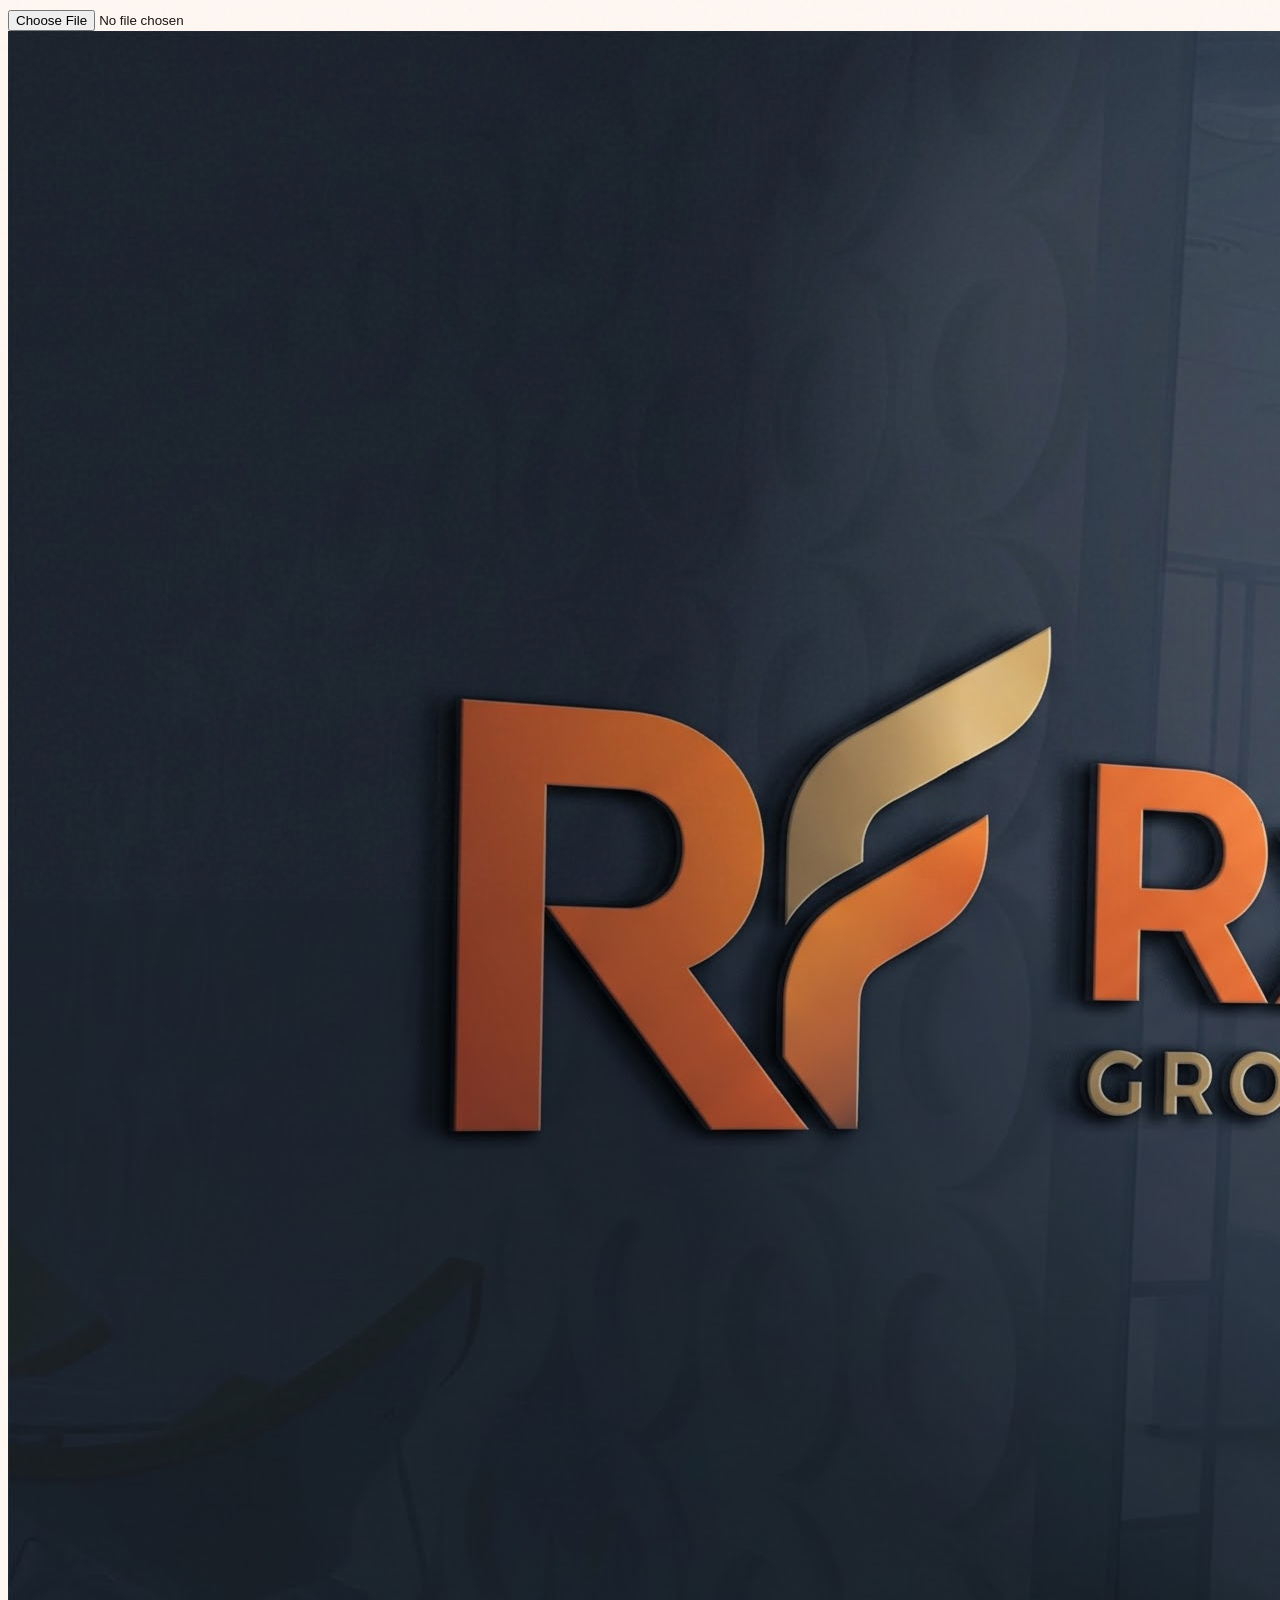
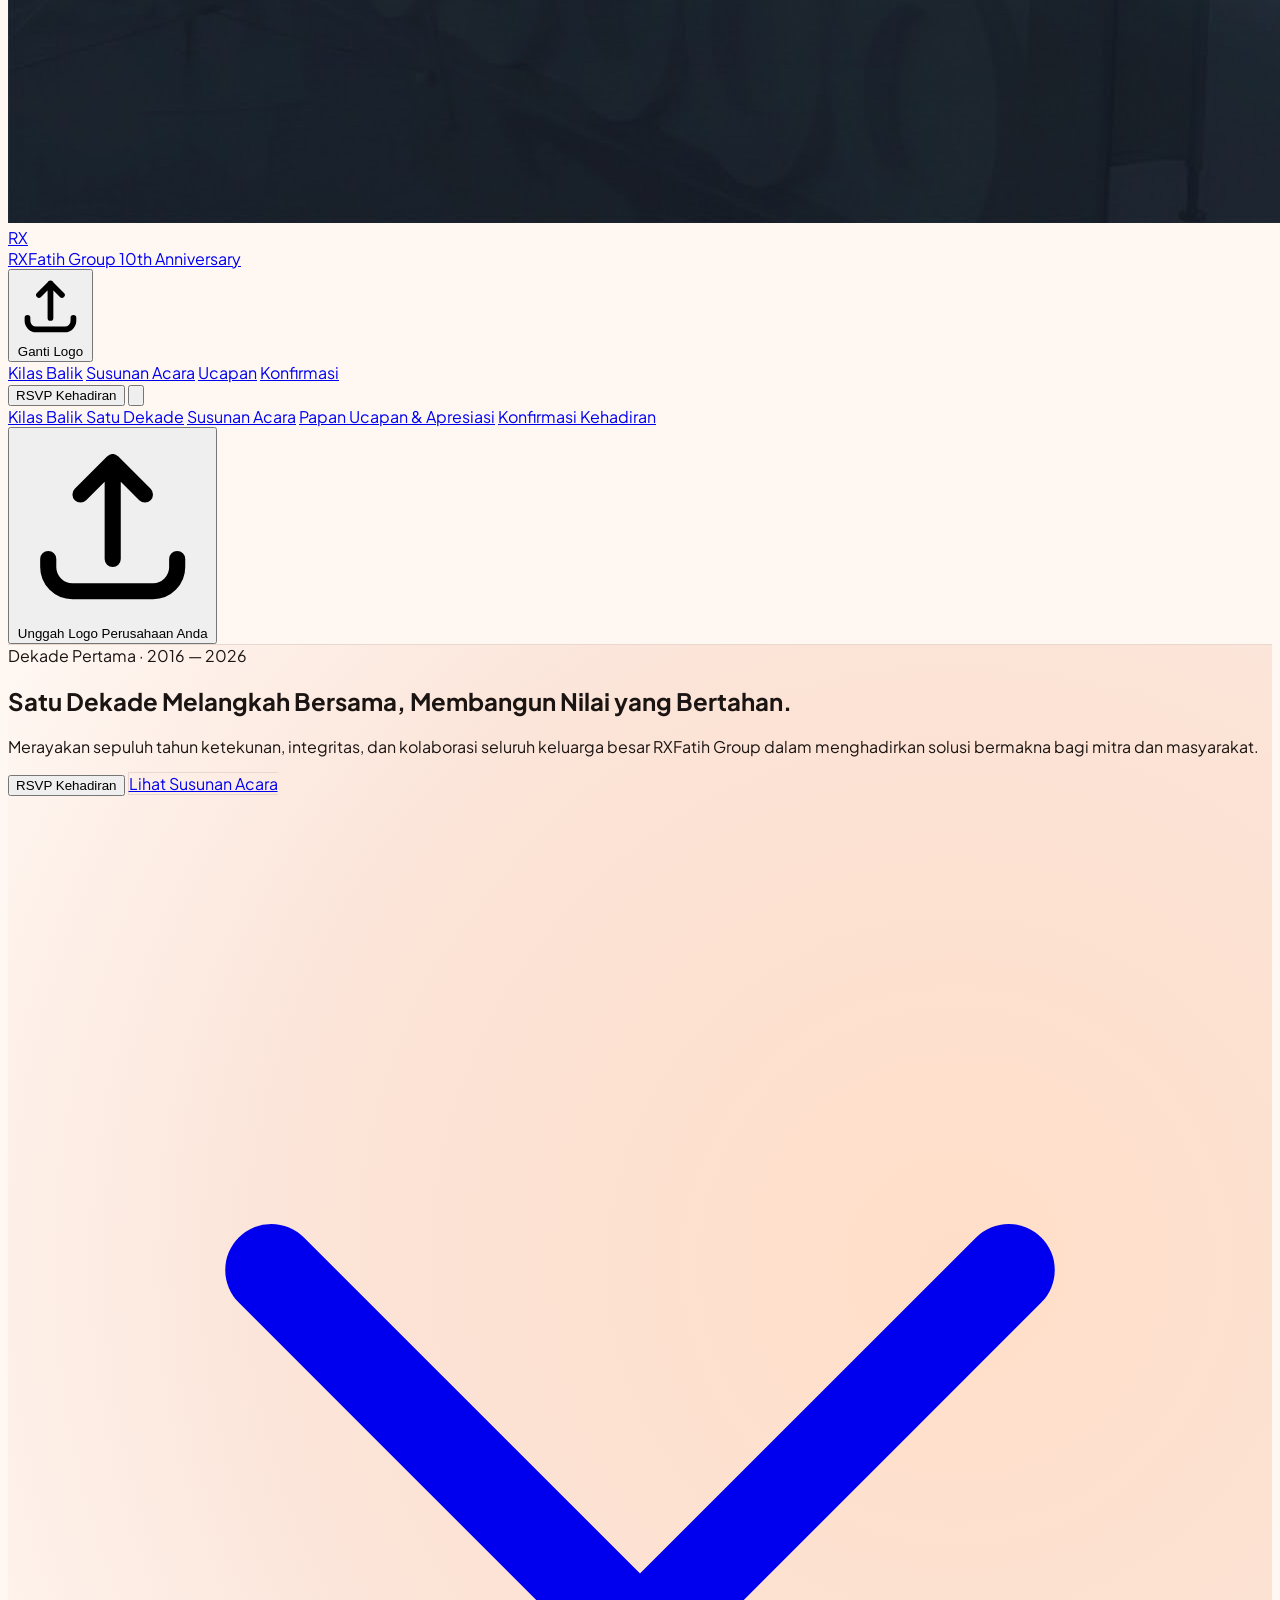
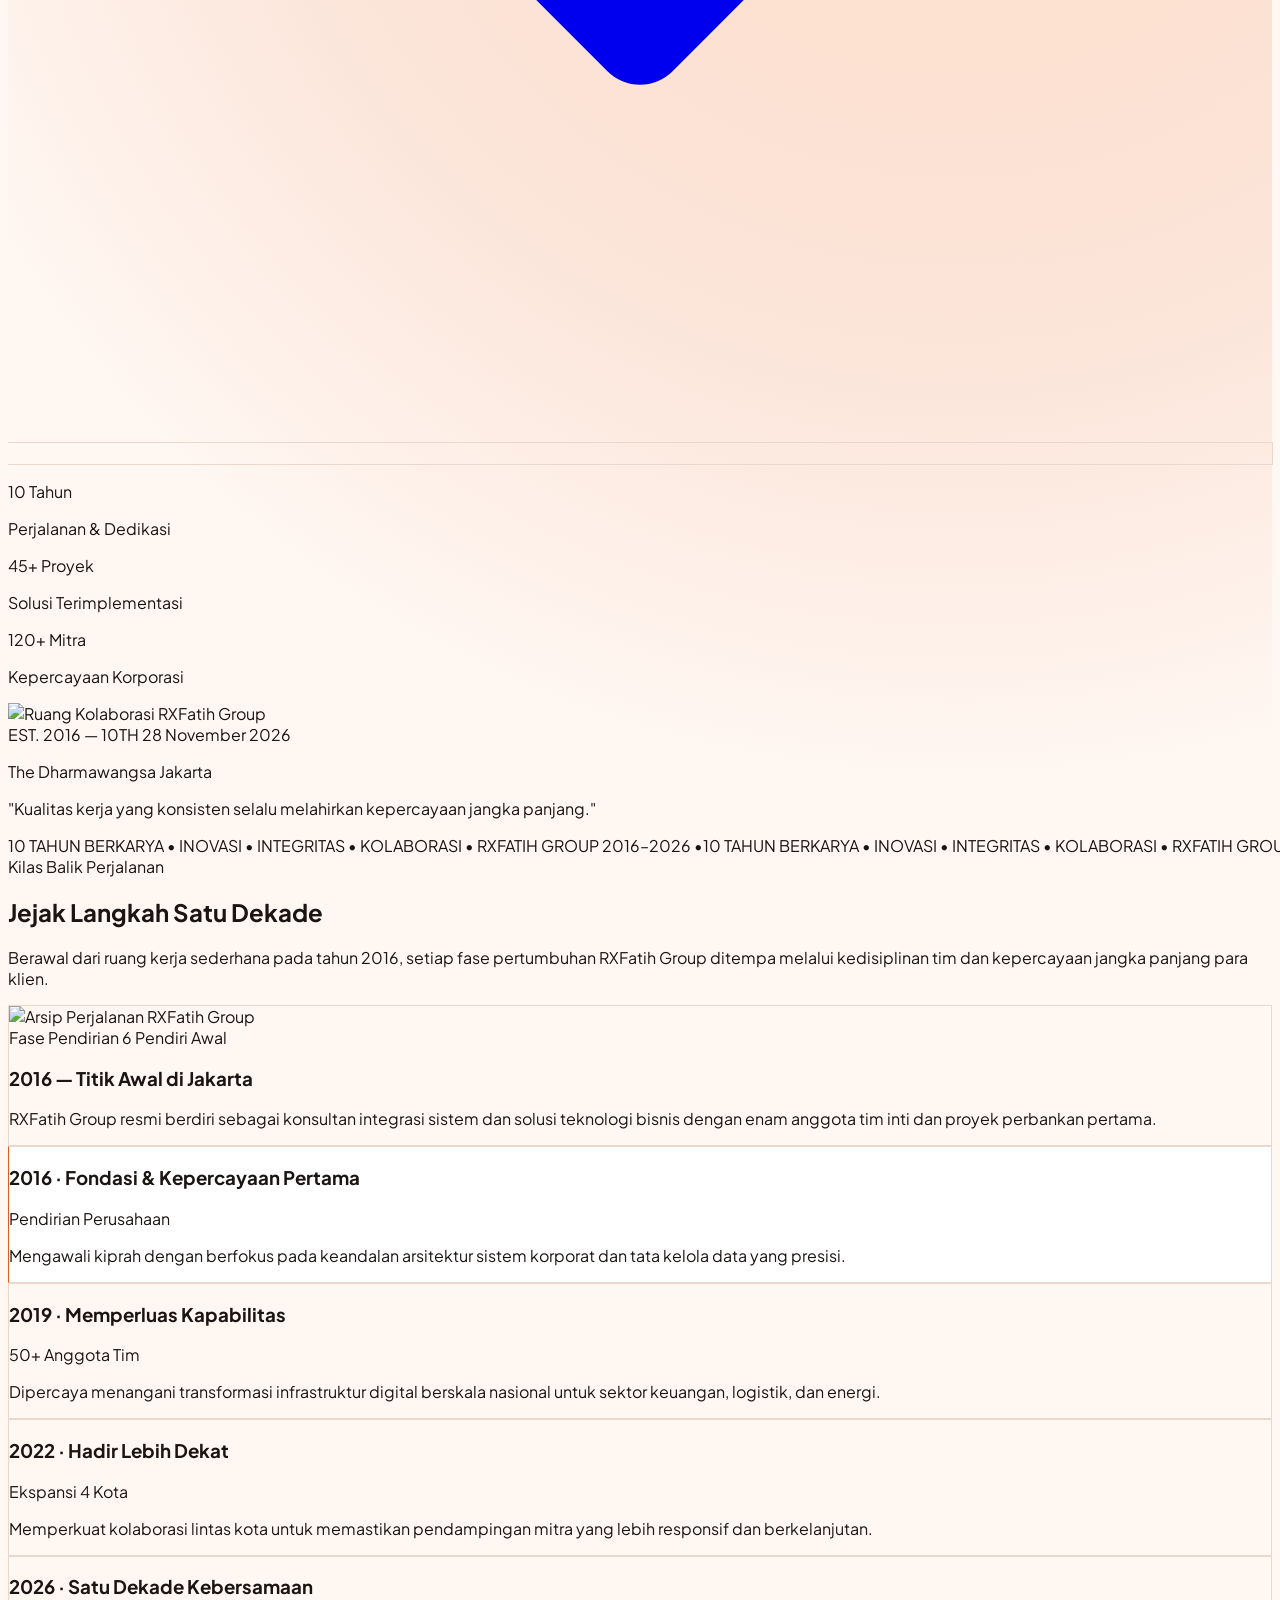
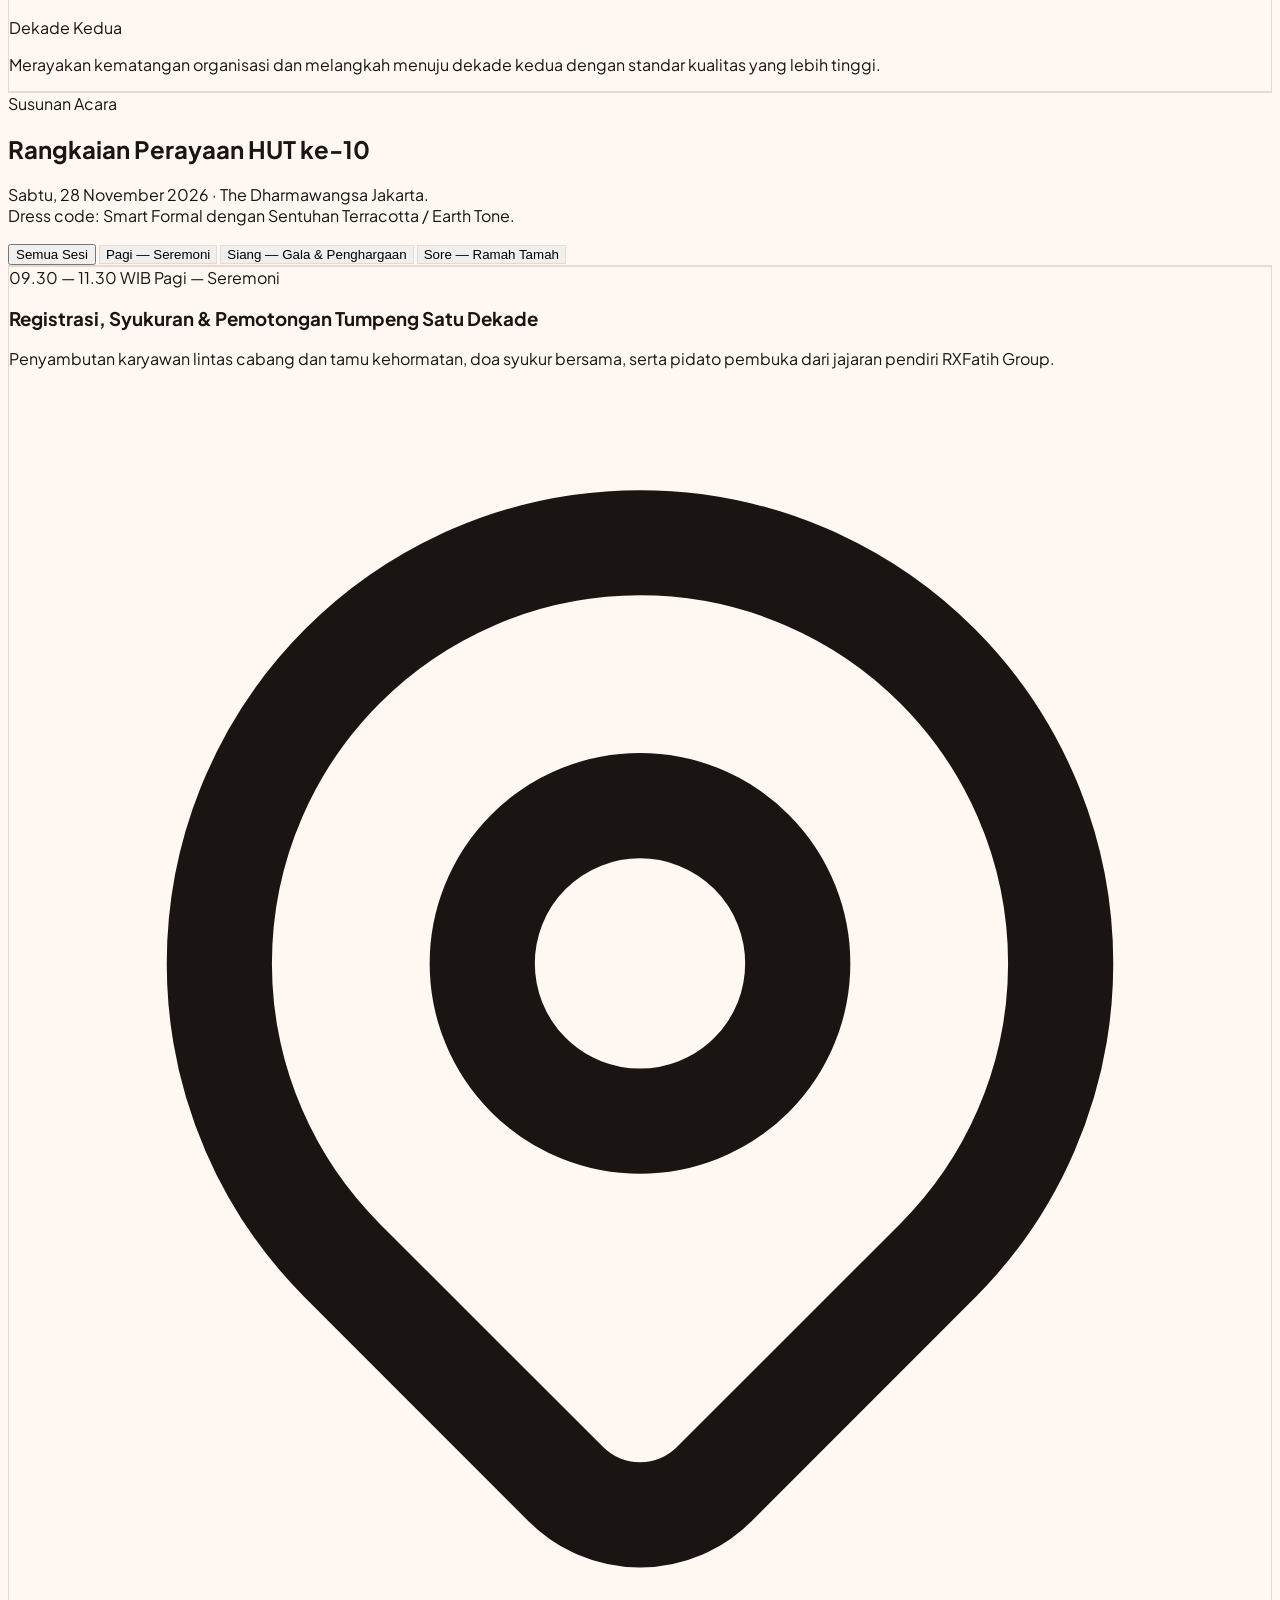
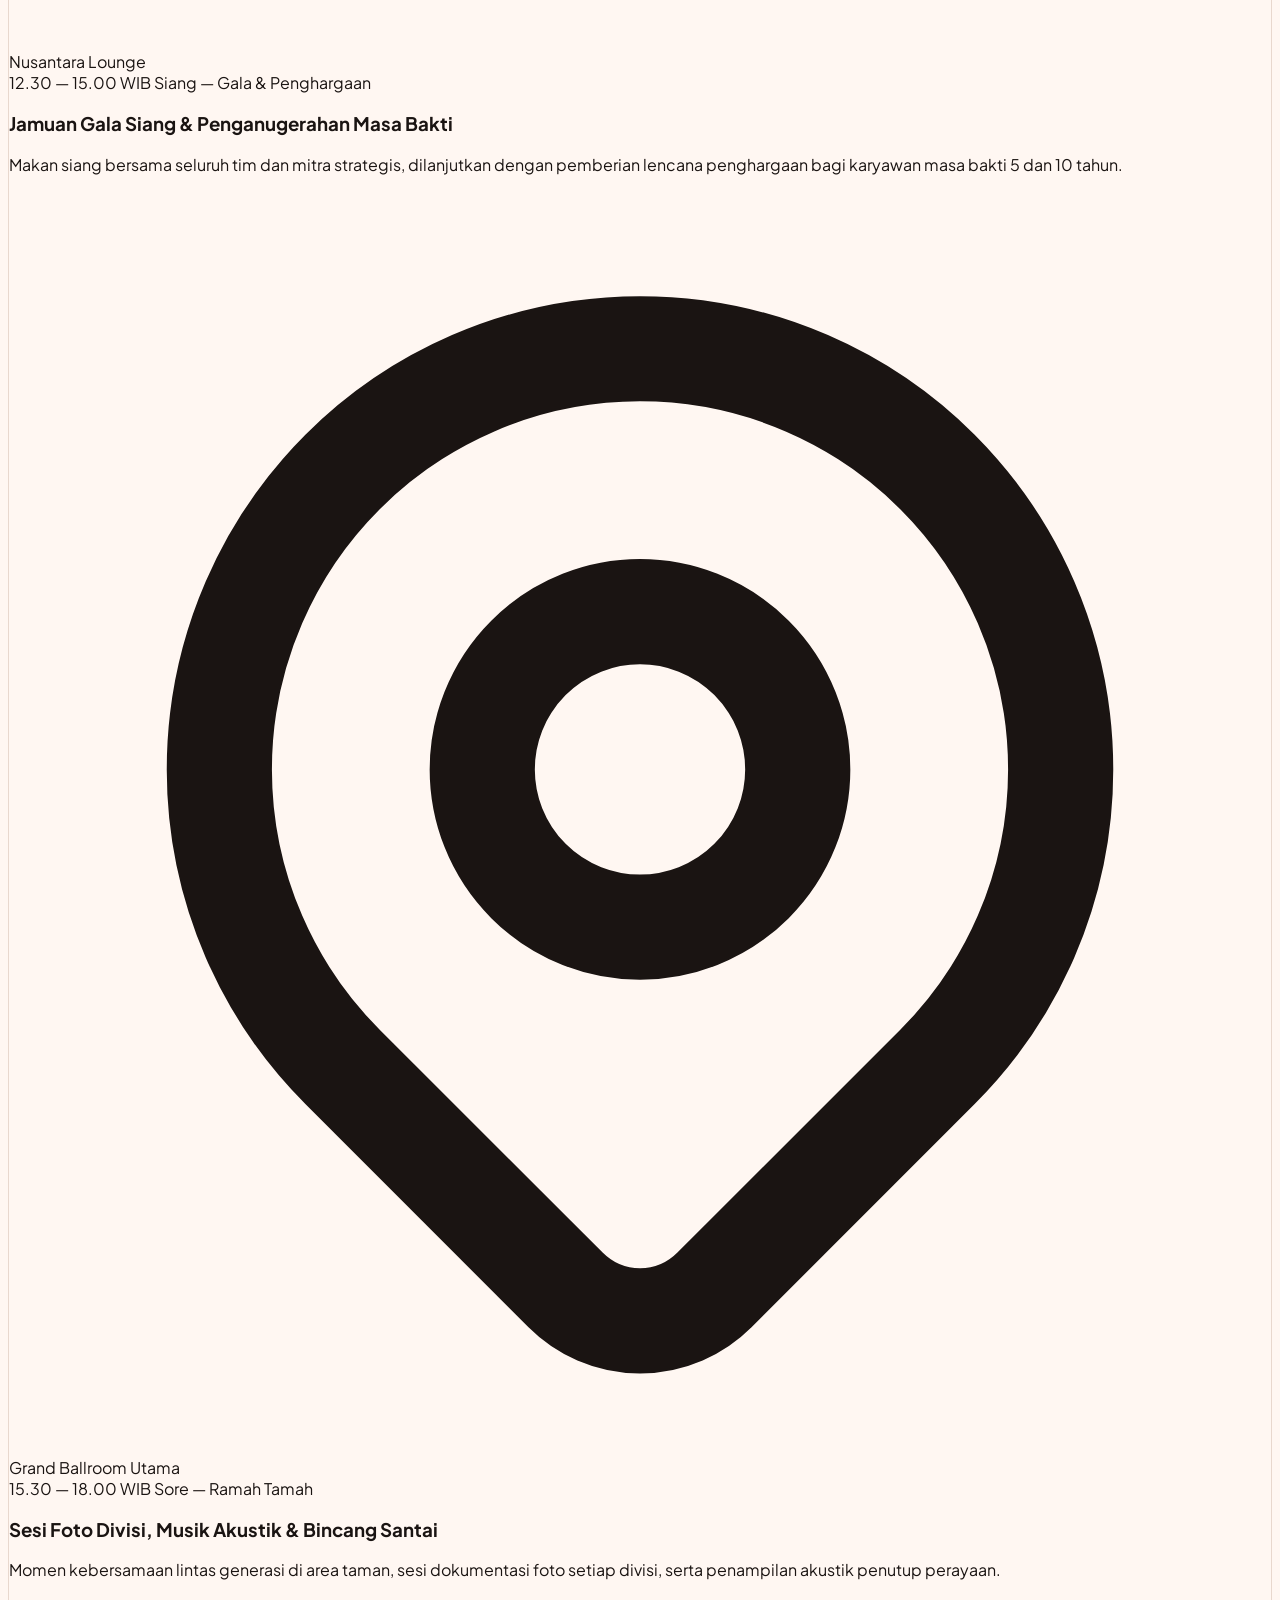
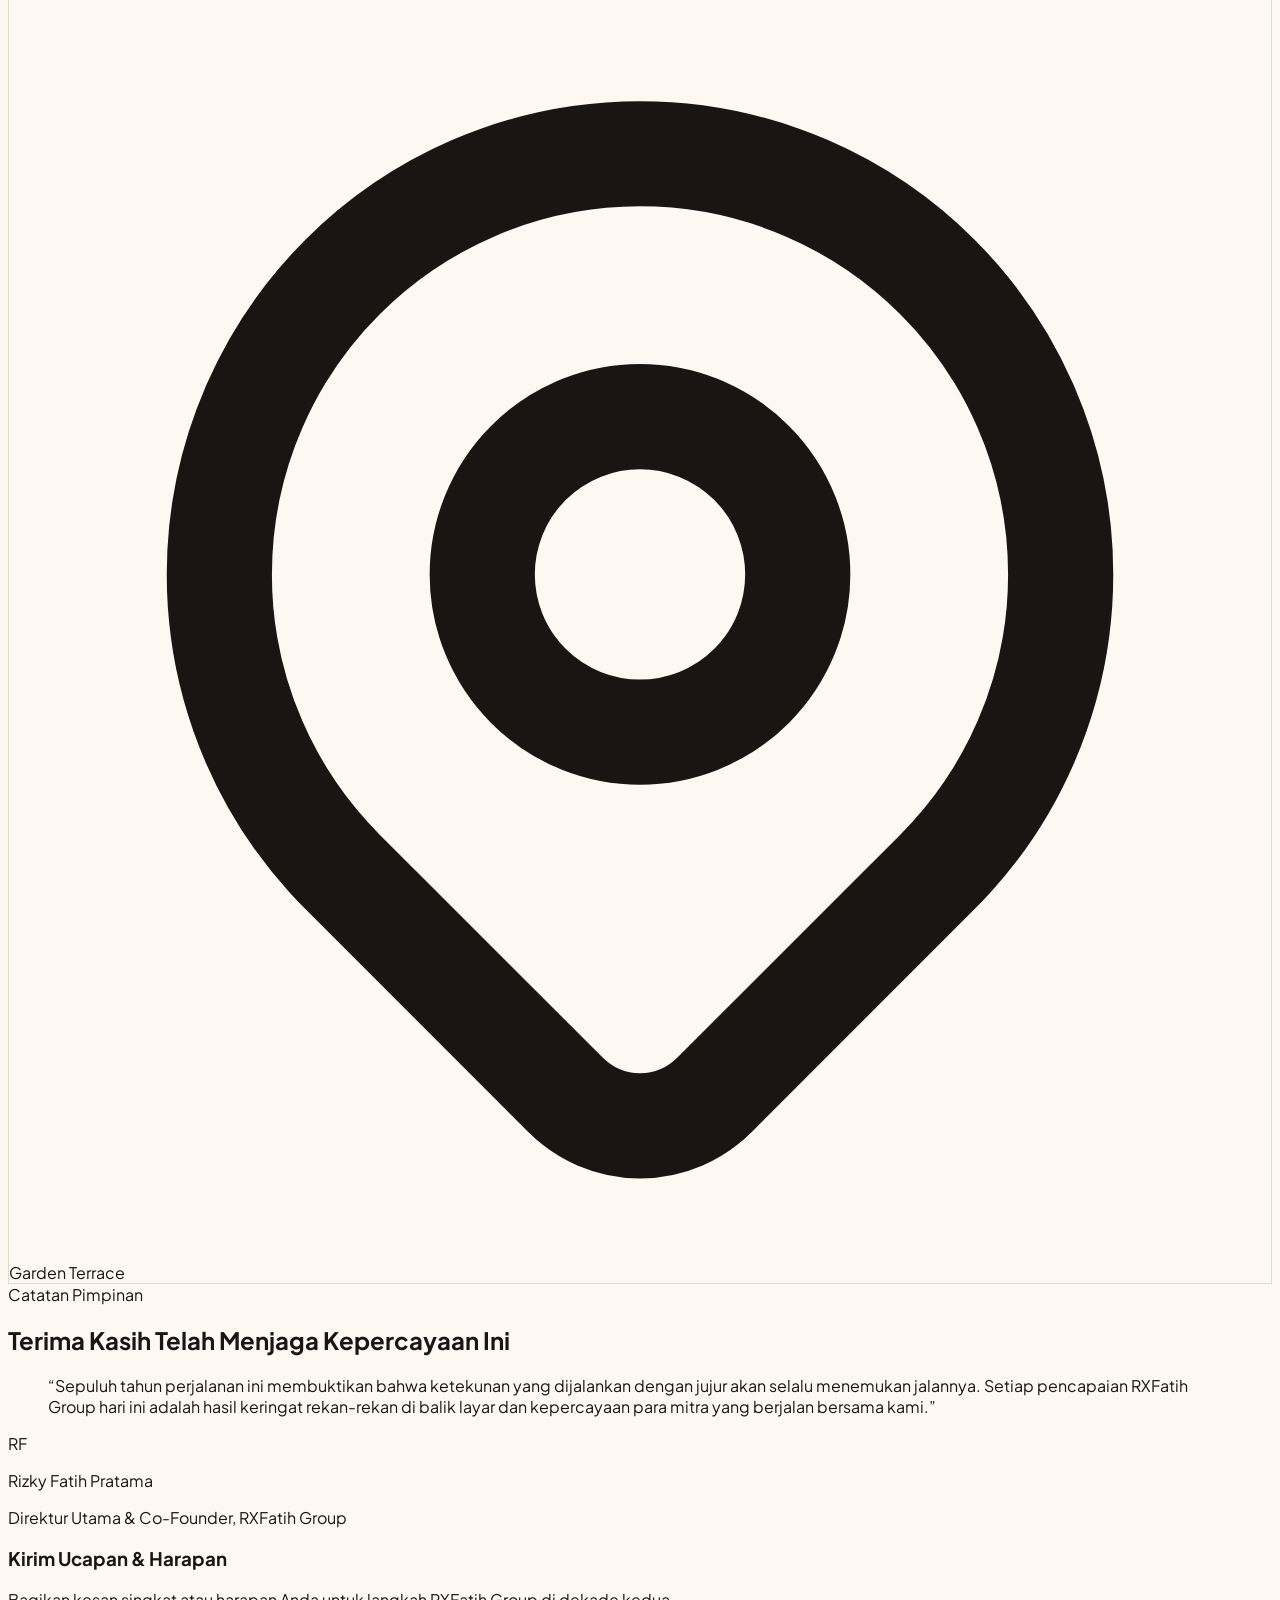
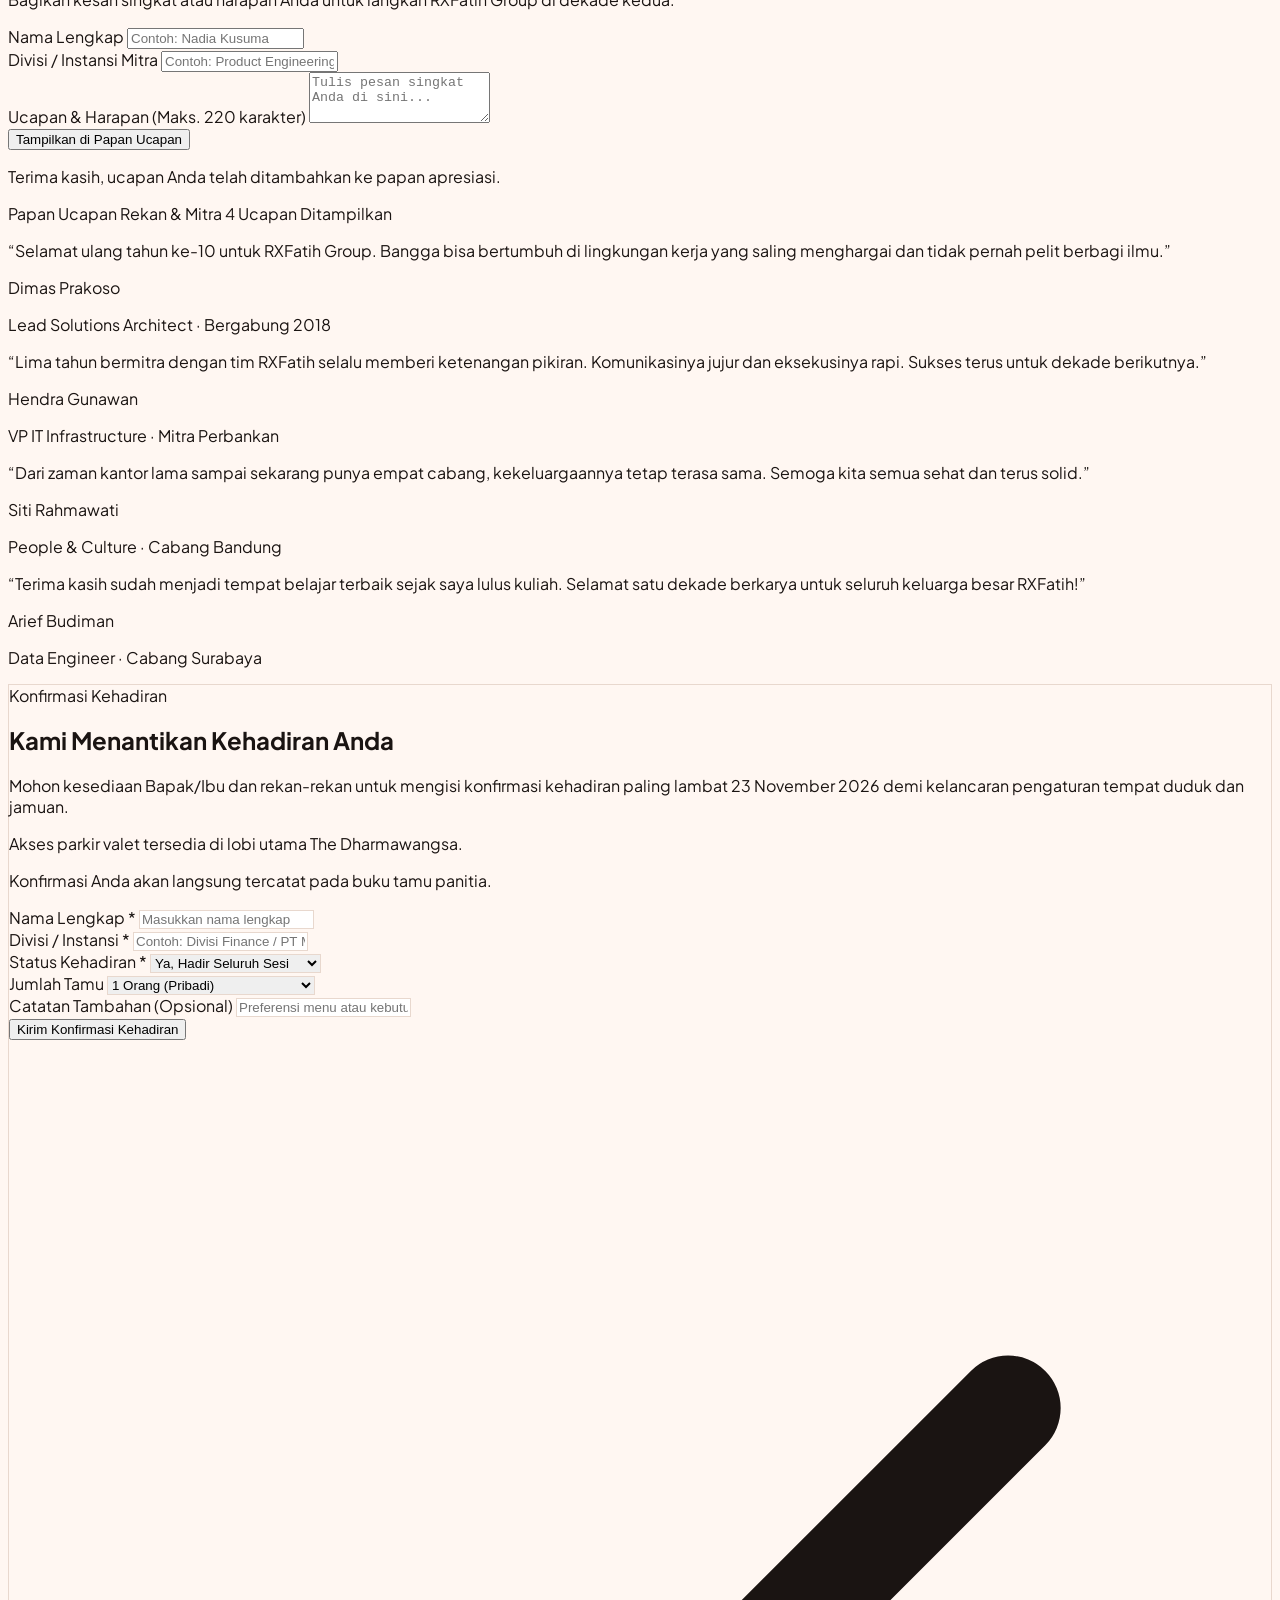
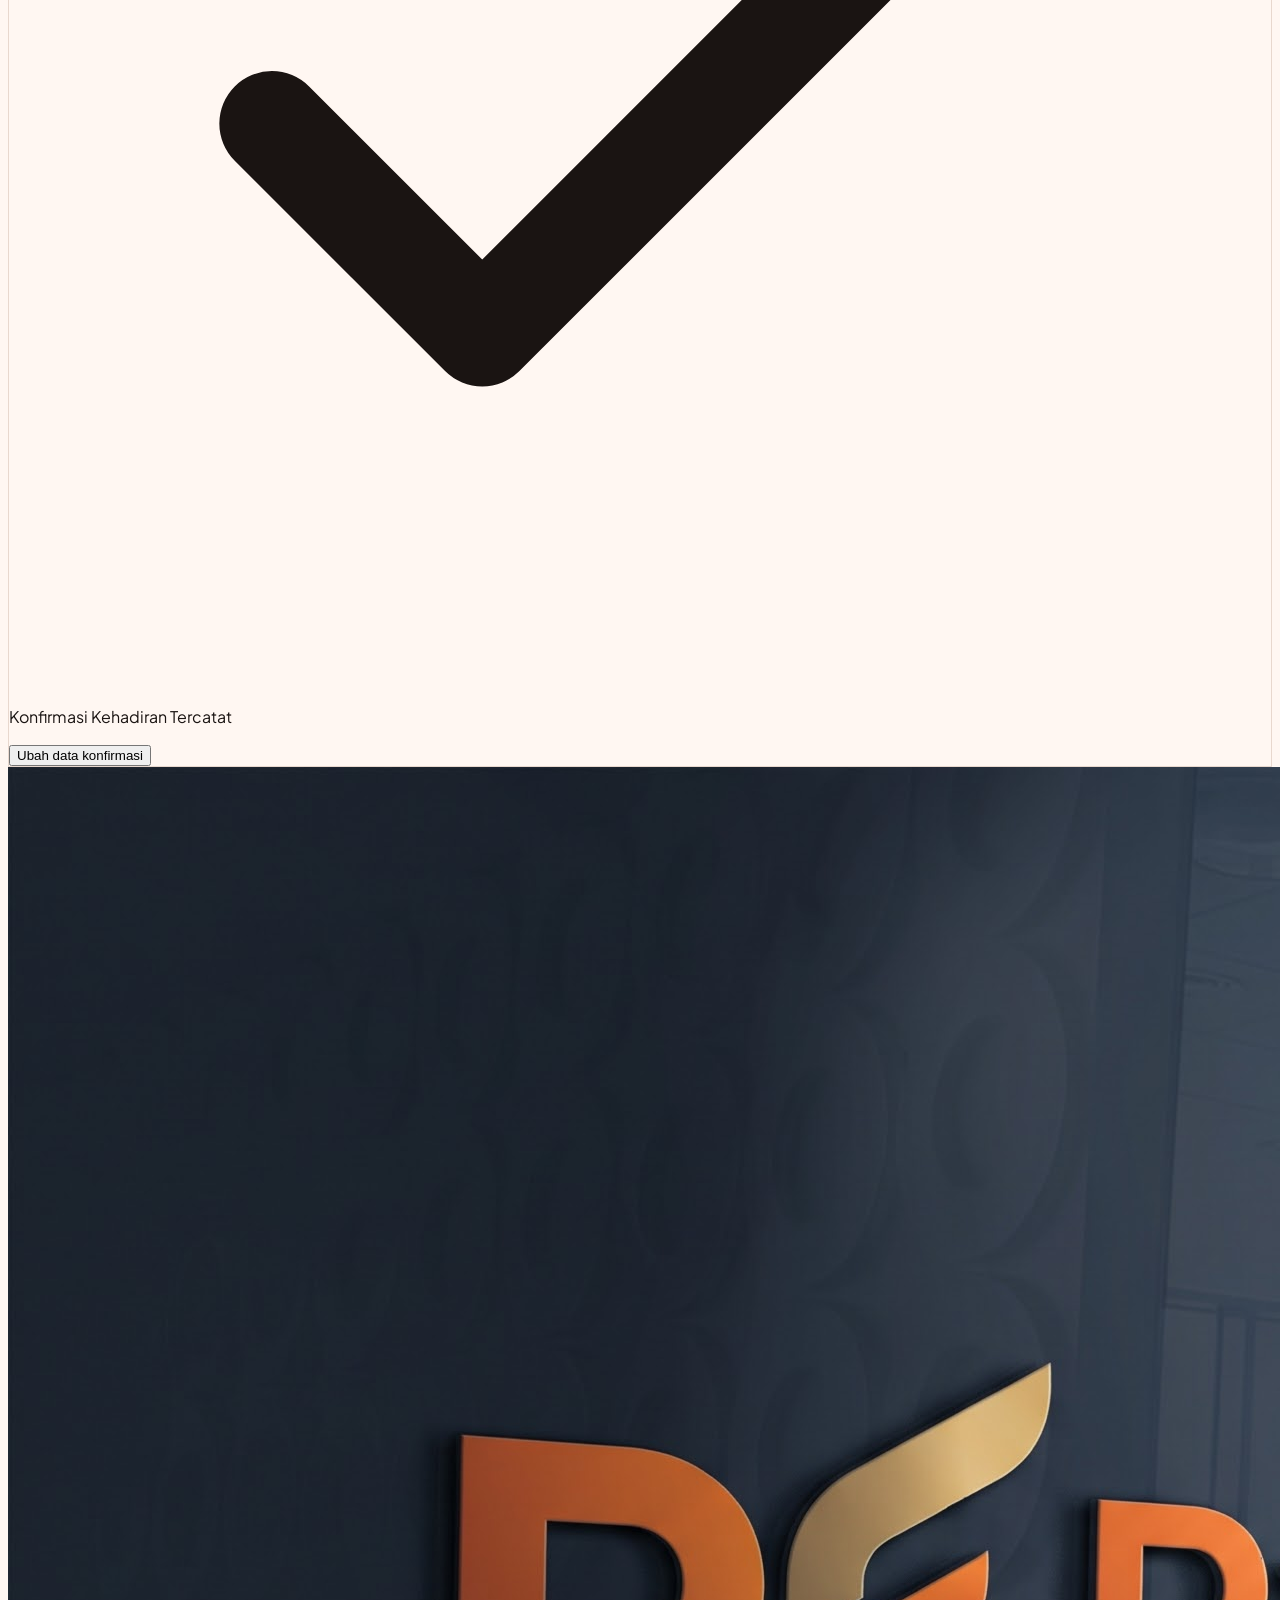
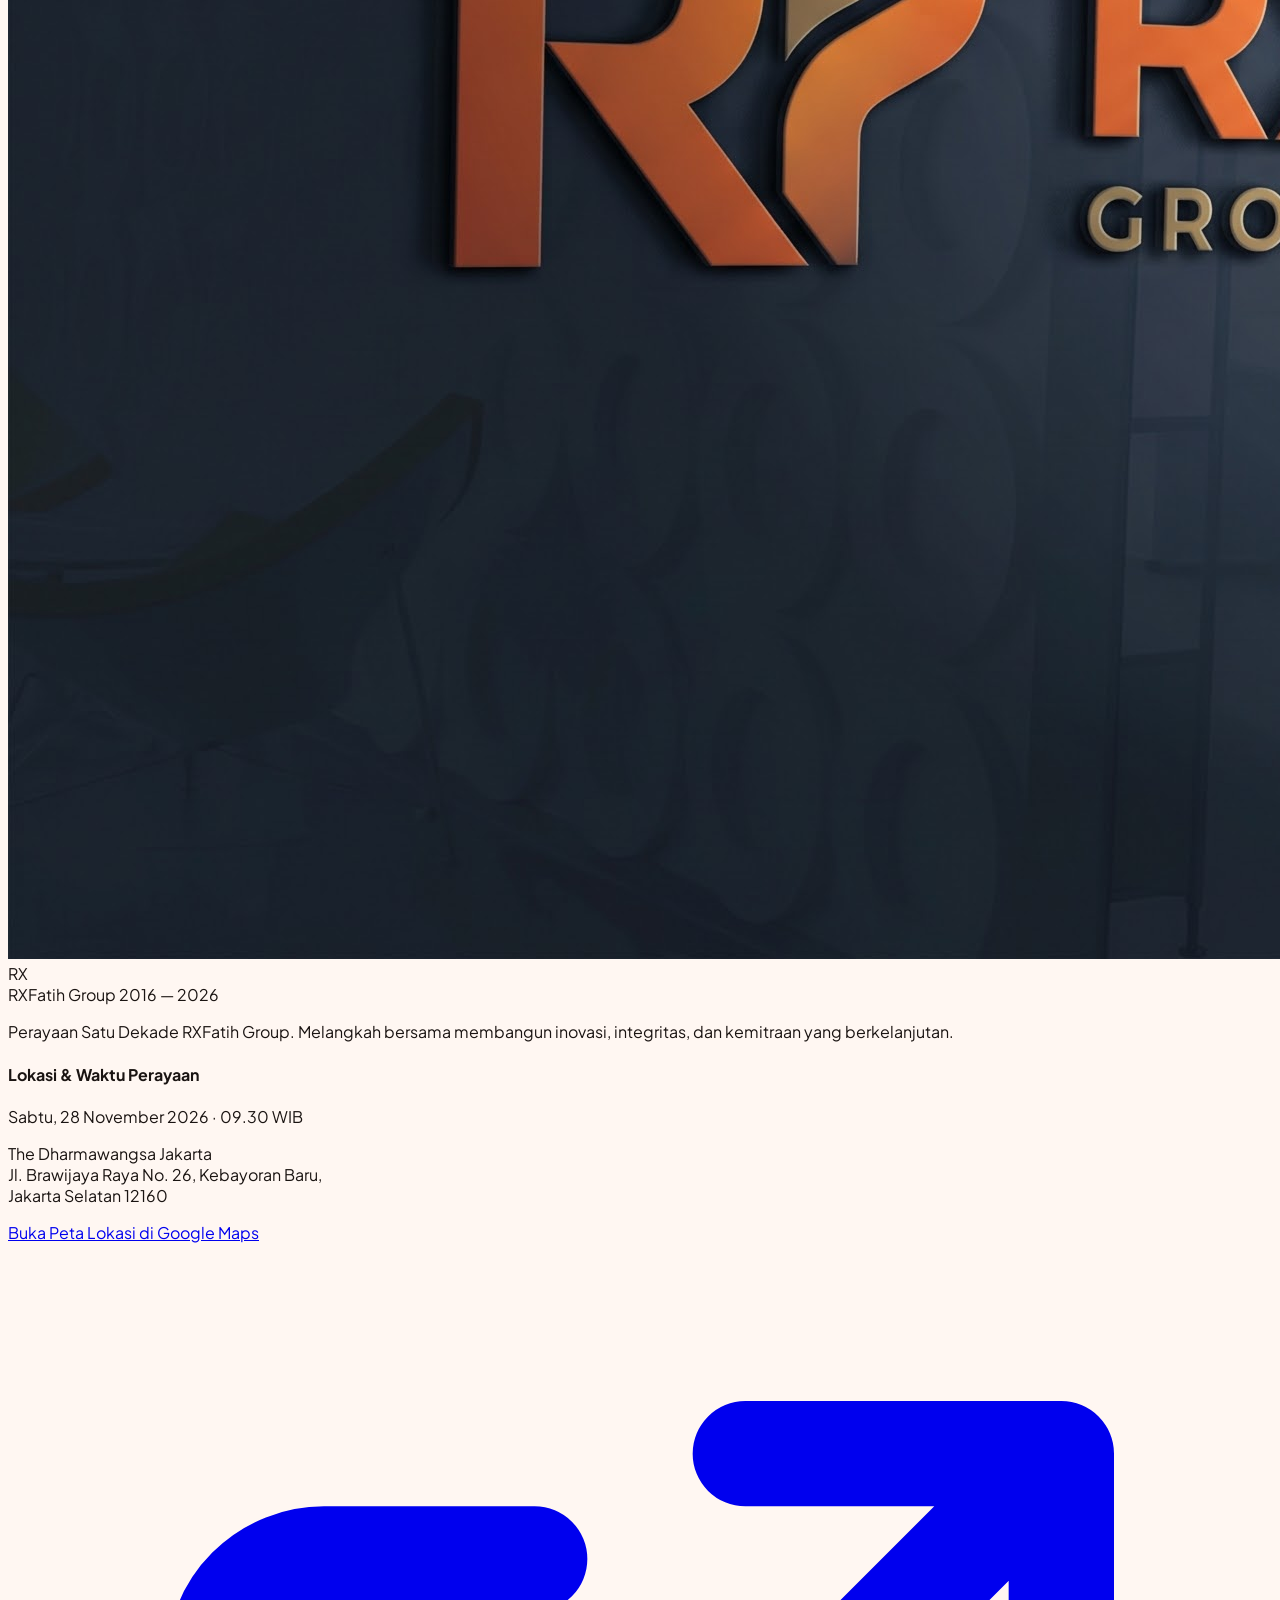
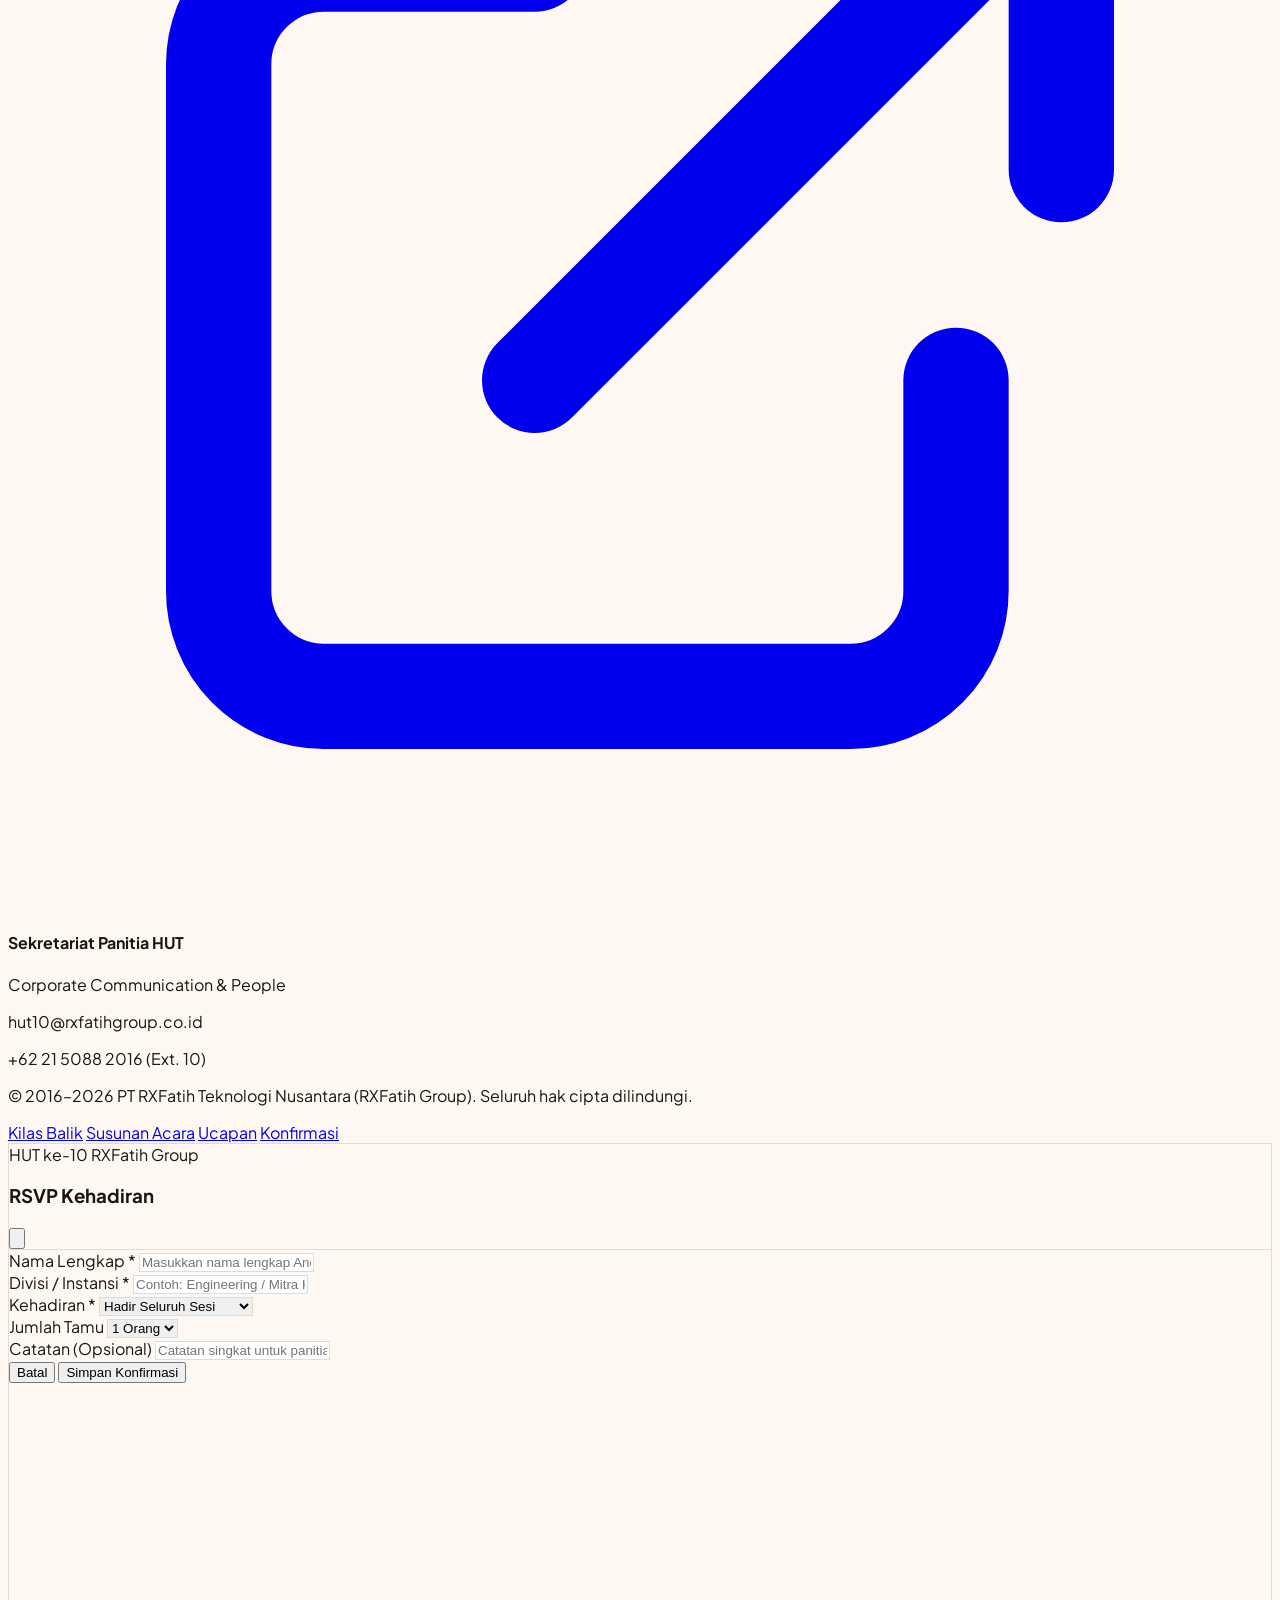
==== commit 4409aba5: "Update index.html" ====
--- a/index.html
+++ b/index.html
@@ -210,7 +210,7 @@
                         <!-- GANTI SRC DI SINI DENGAN PATH LOGO ANDA (misal: assets/logo.png) -->
                         <img 
                             id="brand-logo-img" 
-                            src="" 
+                            src="logo-anda.png" 
                             alt="Logo RXFatih Group" 
                             class="hidden w-full h-full object-contain p-1 bg-white"
                         >
